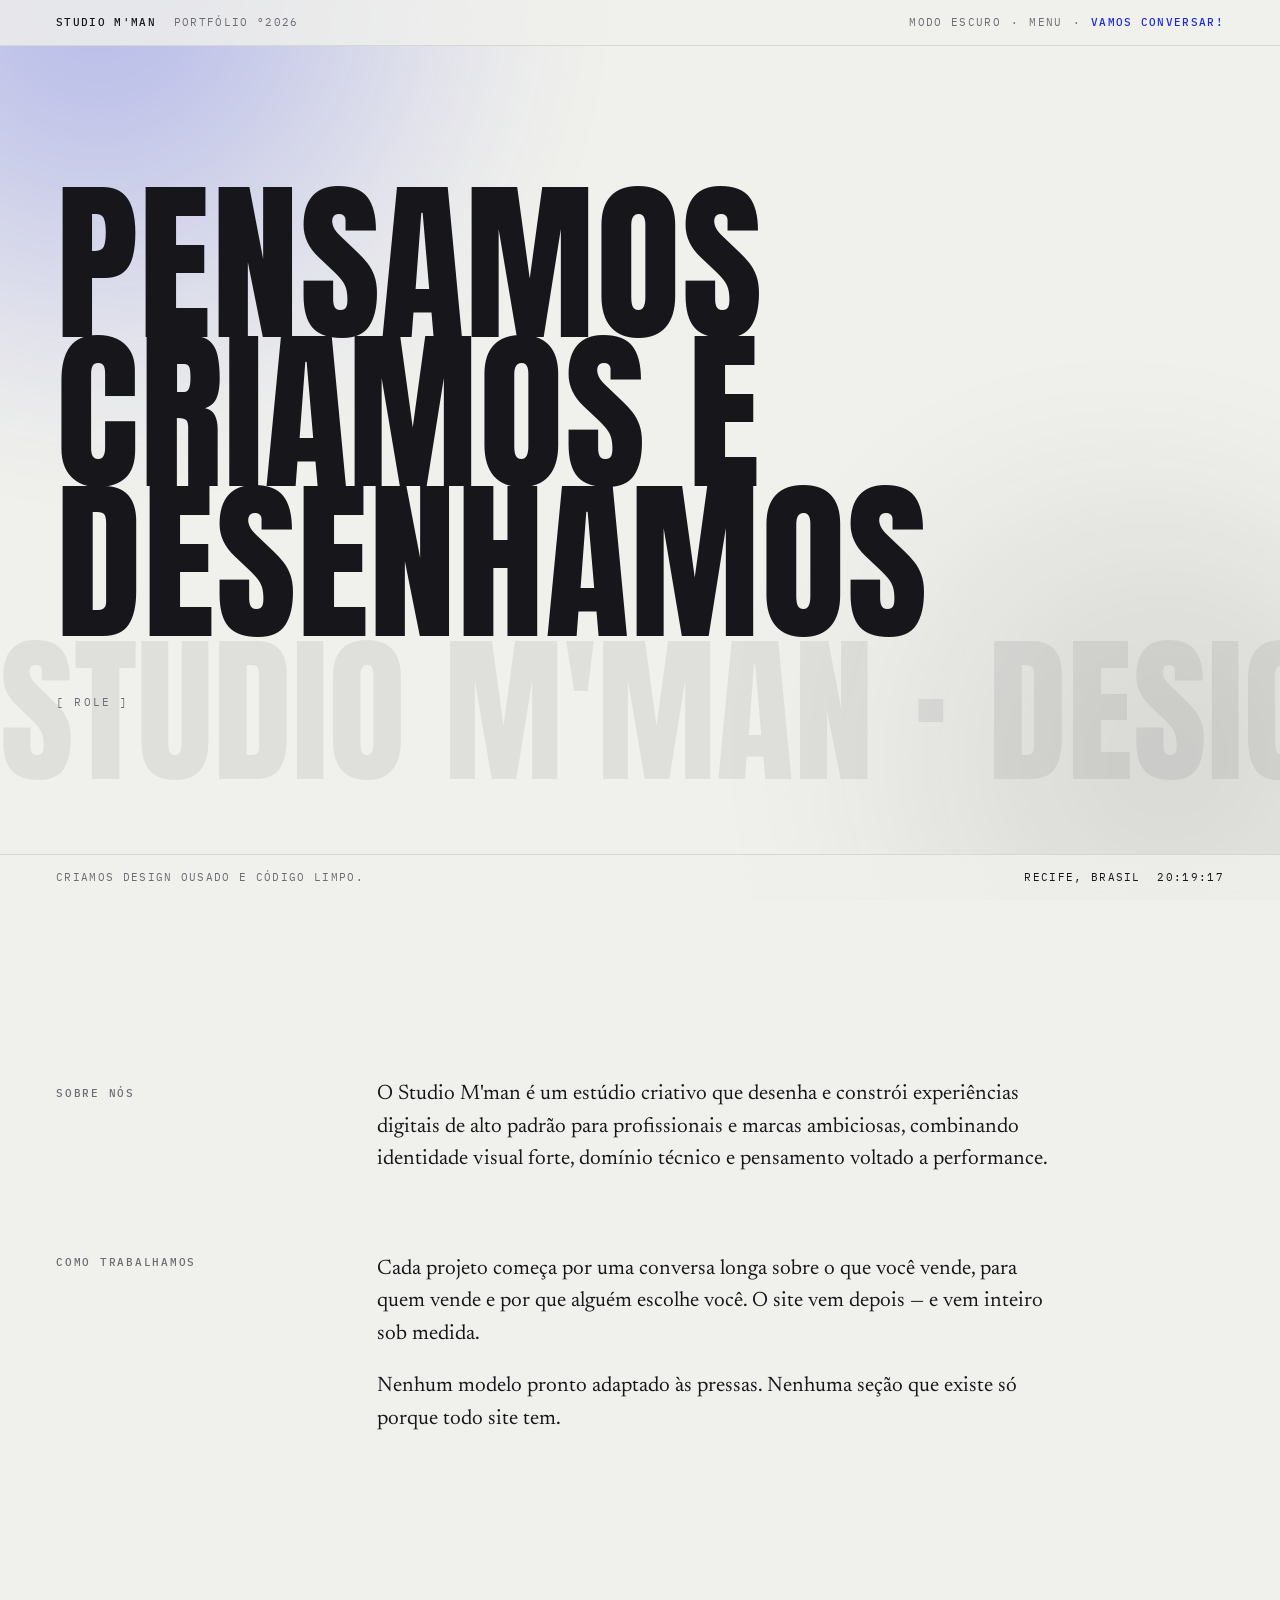
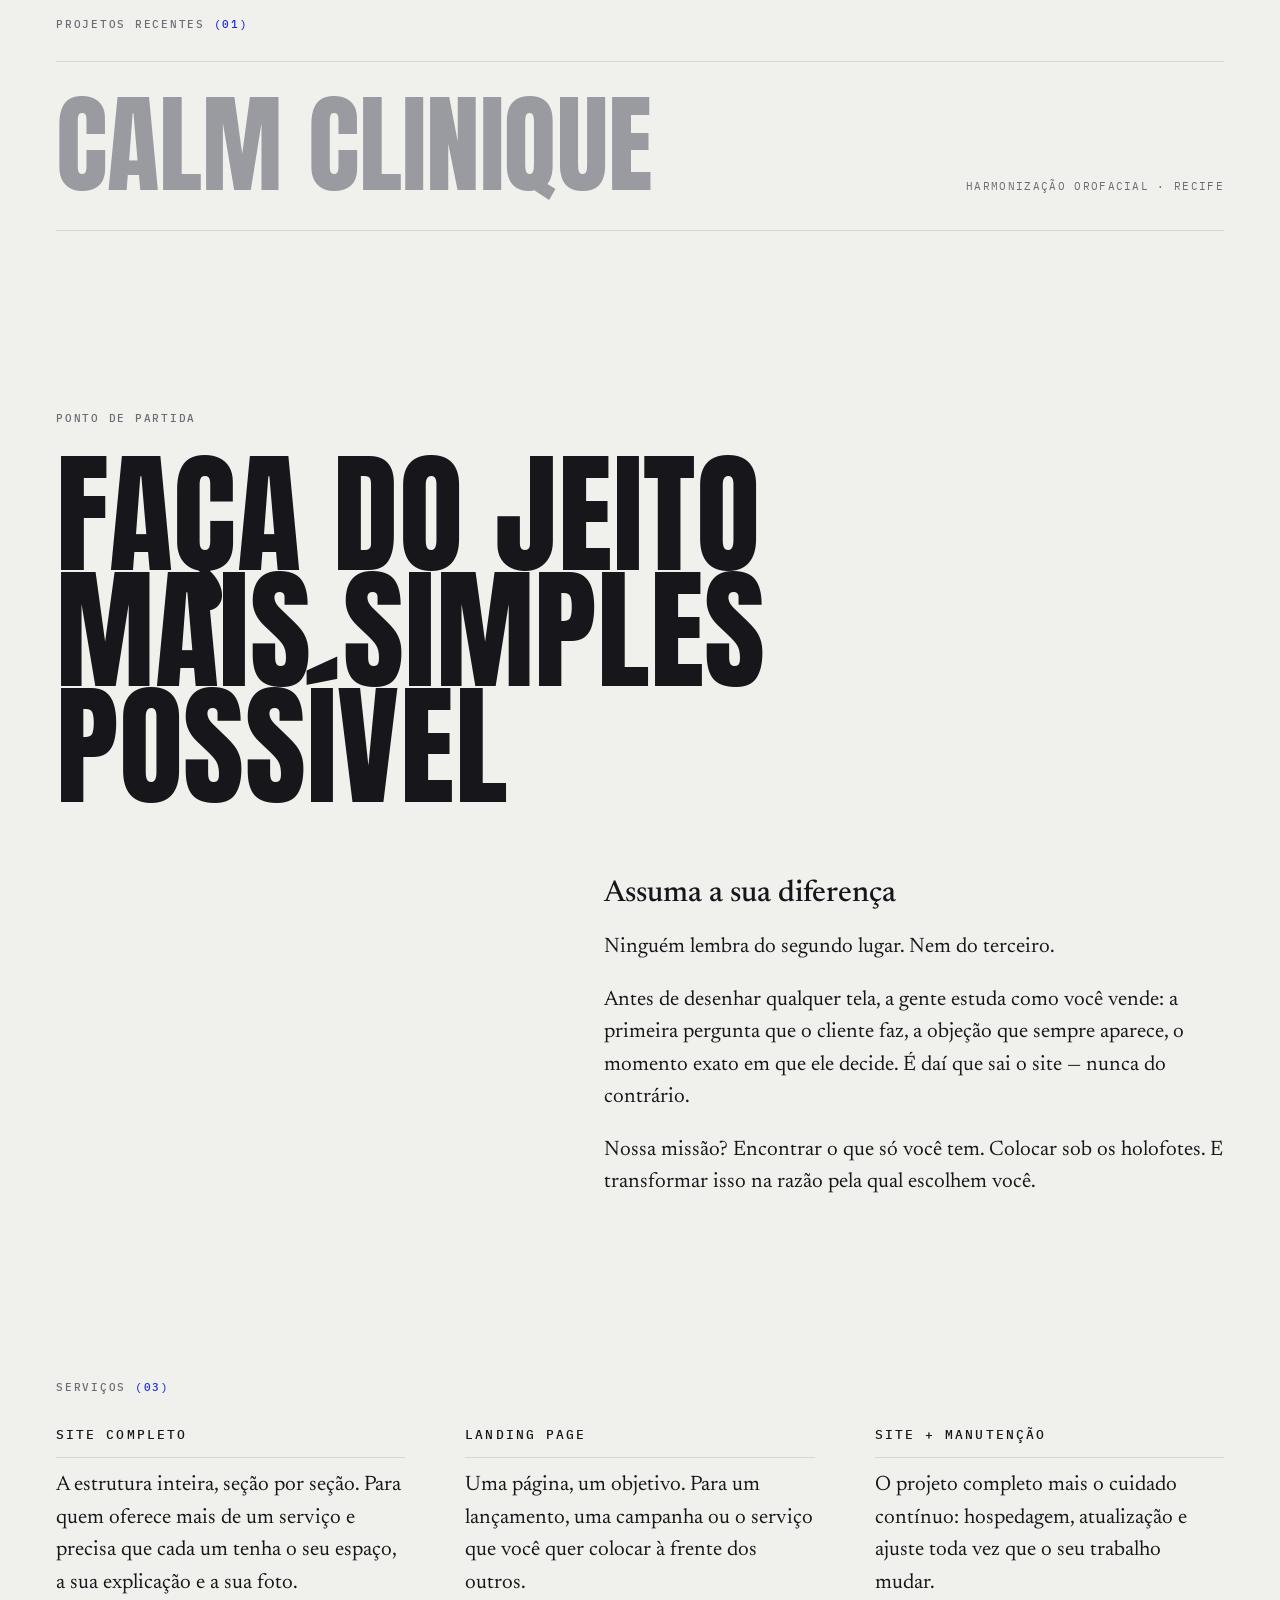
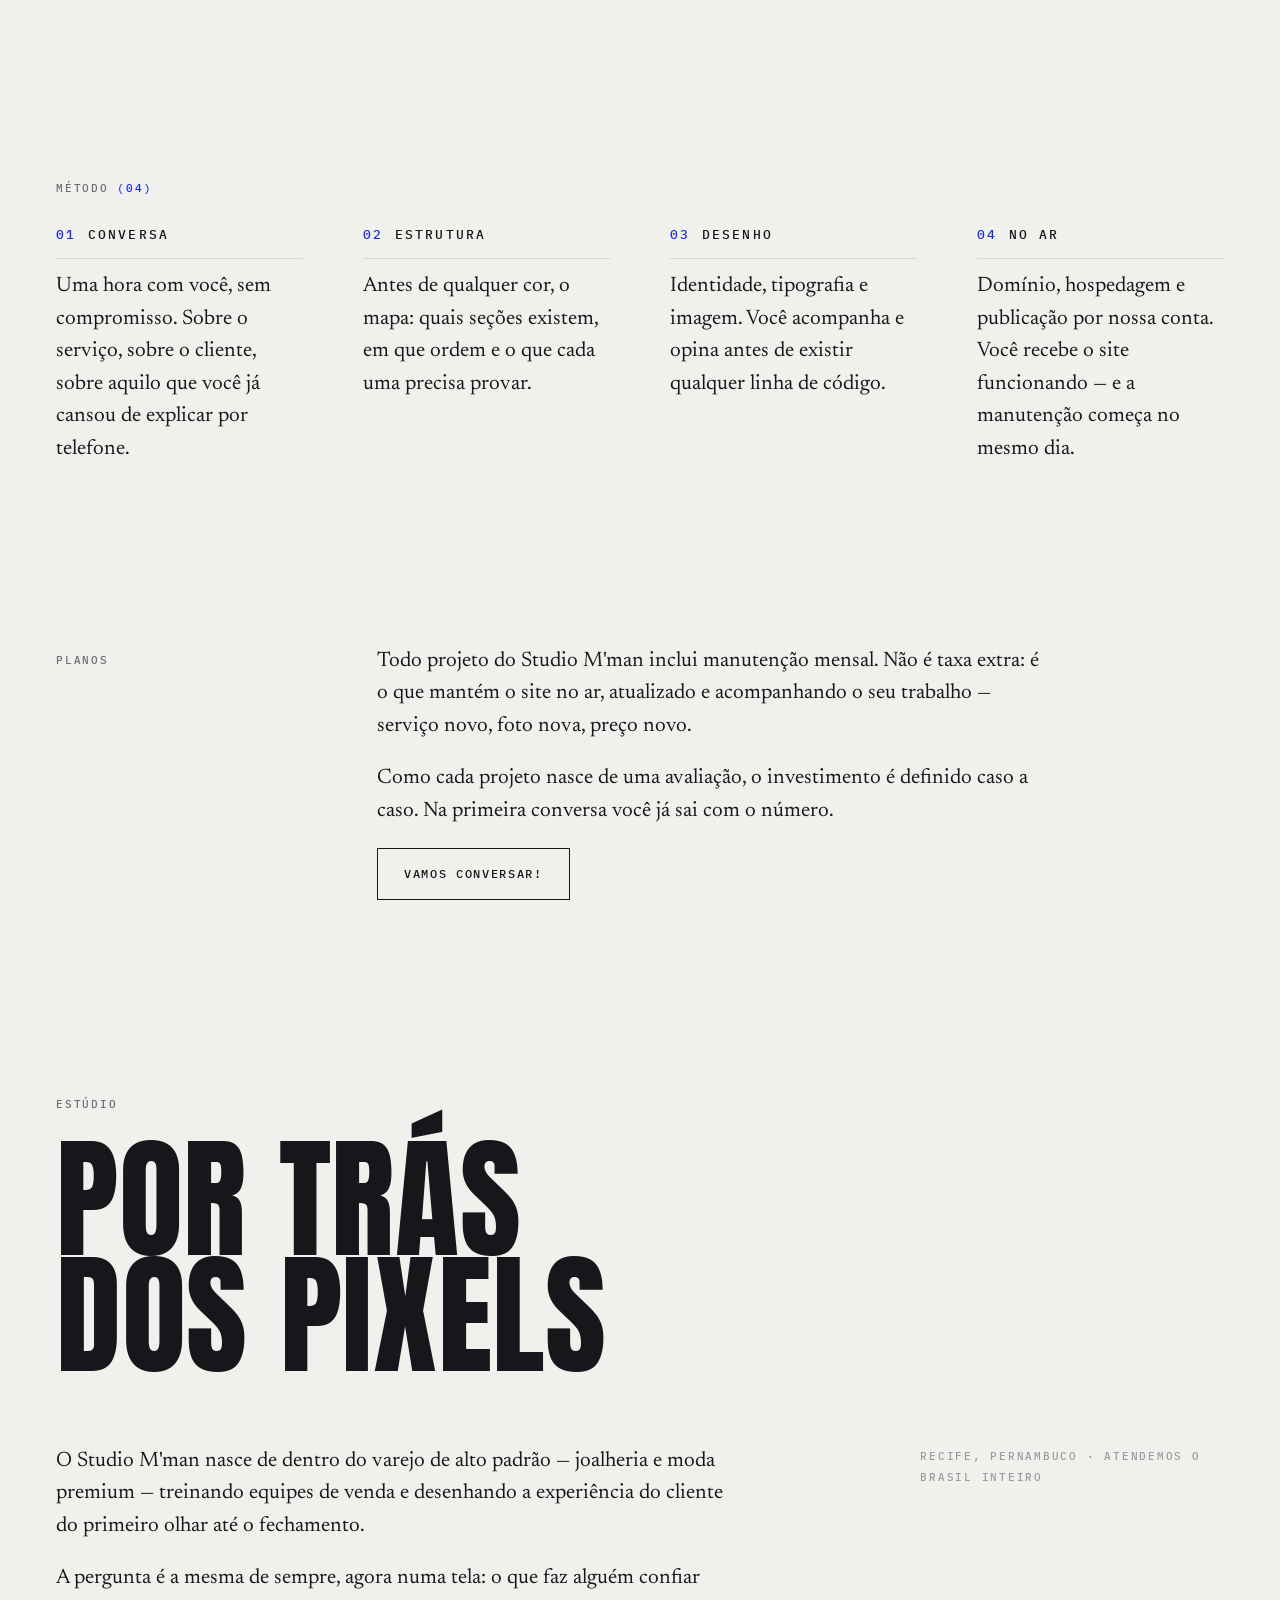
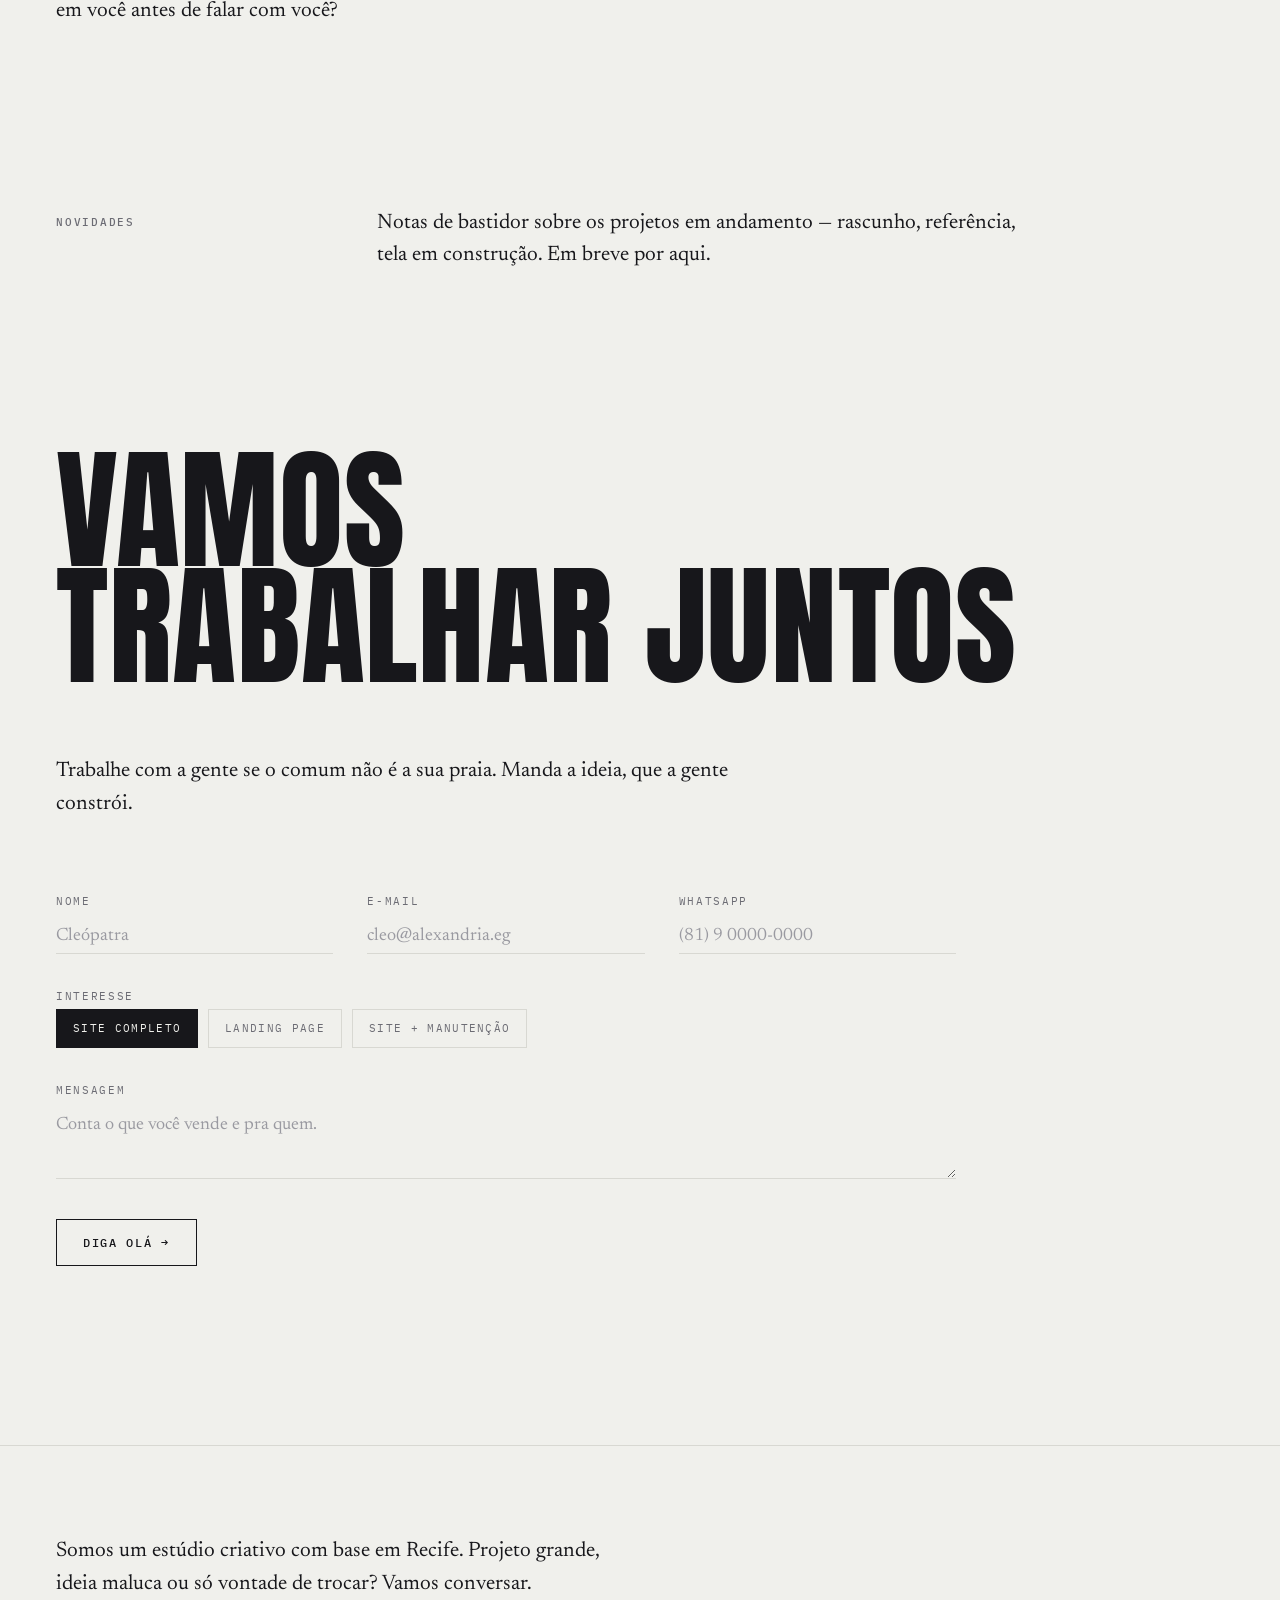
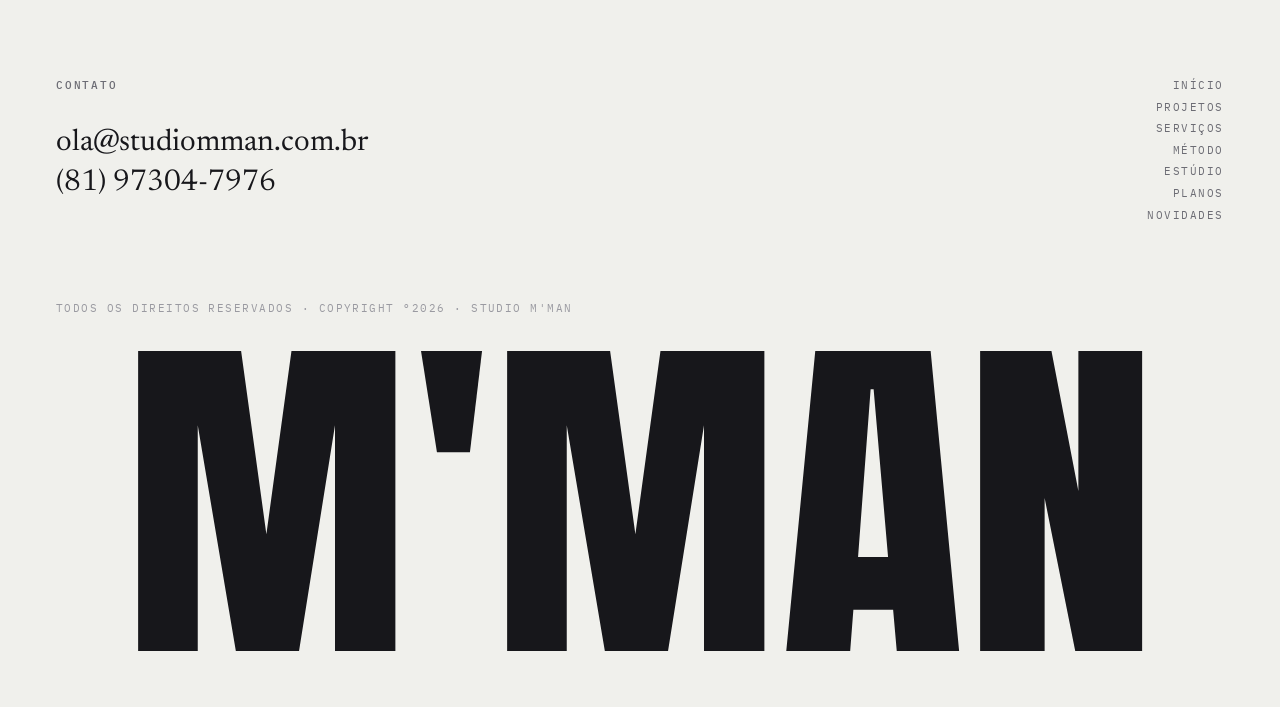
==== index.html @ 3b1c5599 "Cria estrutura e comportamentos do site Studio M'man Monta o site a partir do deck de copy: toda a c" ====
<!doctype html>
<html lang="pt-BR" data-theme="light">
<head>
<meta charset="utf-8">
<meta name="viewport" content="width=device-width, initial-scale=1">
<title>Studio M'man — Criamos design ousado e código limpo</title>
<meta name="description" content="Estúdio criativo em Recife. Desenhamos e construímos experiências digitais de alto padrão para profissionais e marcas ambiciosas.">
<meta name="theme-color" content="#F0F0EC">

<meta property="og:type" content="website">
<meta property="og:locale" content="pt_BR">
<meta property="og:title" content="Studio M'man">
<meta property="og:description" content="Criamos design ousado e código limpo. Recife, Brasil.">

<link rel="icon" href="assets/img/favicon.svg" type="image/svg+xml">
<link rel="preconnect" href="https://fonts.googleapis.com">
<link rel="preconnect" href="https://fonts.gstatic.com" crossorigin>
<link rel="stylesheet" href="https://fonts.googleapis.com/css2?family=Anton&family=IBM+Plex+Mono:wght@400;500&family=Newsreader:opsz,wght@6..72,400;6..72,500&display=swap">
<link rel="stylesheet" href="assets/css/style.css">
</head>
<body>

<a class="skip" href="#inicio">Pular para o conteúdo</a>

<!-- ============ 00 · chrome fixo ============ -->
<header class="chrome chrome--top">
  <a class="chrome__brand" href="#inicio">Studio M'man</a>
  <span class="chrome__edition">Portfólio °2026</span>
  <nav class="chrome__nav" aria-label="Ações">
    <button type="button" class="lnk" id="theme-toggle" aria-pressed="false">Modo escuro</button>
    <span class="chrome__dot" aria-hidden="true">·</span>
    <button type="button" class="lnk" id="menu-toggle" aria-expanded="false" aria-controls="menu">Menu</button>
    <span class="chrome__dot" aria-hidden="true">·</span>
    <a class="lnk lnk--cta" href="#contato">Vamos conversar!</a>
  </nav>
</header>

<div class="chrome chrome--bottom" aria-hidden="false">
  <span class="chrome__claim">Criamos design ousado e código limpo.</span>
  <span class="chrome__clock">Recife, Brasil&nbsp;&nbsp;<time id="clock" datetime="">--:--:--</time></span>
</div>

<!-- menu tela cheia -->
<div class="menu" id="menu" hidden>
  <nav class="menu__nav" aria-label="Navegação principal">
    <a href="#inicio">Início</a>
    <a href="#projetos">Projetos</a>
    <a href="#servicos">Serviços</a>
    <a href="#metodo">Método</a>
    <a href="#estudio">Estúdio</a>
    <a href="#planos">Planos</a>
    <a href="#novidades">Novidades</a>
    <a href="#contato">Vamos conversar</a>
  </nav>
  <div class="menu__foot">
    <span>ola@studiomman.com.br</span>
    <span>(81) 97304-7976</span>
    <span>Recife, Brasil</span>
  </div>
</div>

<main>

<!-- ============ 01 · hero ============ -->
<section class="hero" id="inicio">
  <div class="hero__bg" aria-hidden="true">
    <span class="blob blob--a"></span>
    <span class="blob blob--b"></span>
    <div class="ticker"><div class="ticker__row">
      <span>Studio M'man · Design ousado · Código limpo · Recife, Brasil ·&nbsp;</span>
      <span>Studio M'man · Design ousado · Código limpo · Recife, Brasil ·&nbsp;</span>
    </div></div>
  </div>

  <h1 class="hero__title">
    <span>Pensamos</span>
    <span>Criamos e</span>
    <span>Desenhamos</span>
  </h1>

  <a class="hero__scroll" href="#sobre">[ Role ]</a>
</section>

<!-- ============ 02 · sobre ============ -->
<section class="sec sec--split" id="sobre">
  <div class="sec__side">
    <p class="label">Sobre nós</p>
  </div>
  <div class="sec__body">
    <p class="prose reveal">O Studio M'man é um estúdio criativo que desenha e constrói experiências digitais de alto padrão para profissionais e marcas ambiciosas, combinando identidade visual forte, domínio técnico e pensamento voltado a performance.</p>
  </div>

  <div class="sec__side sec__side--2">
    <p class="label">Como trabalhamos</p>
  </div>
  <div class="sec__body">
    <p class="prose reveal">Cada projeto começa por uma conversa longa sobre o que você vende, para quem vende e por que alguém escolhe você. O site vem depois — e vem inteiro sob medida.</p>
    <p class="prose reveal">Nenhum modelo pronto adaptado às pressas. Nenhuma seção que existe só porque todo site tem.</p>
  </div>
</section>

<!-- ============ 03 · projetos ============ -->
<section class="sec projects" id="projetos">
  <p class="label">Projetos recentes <em>(01)</em></p>

  <ul class="projects__list">
    <li class="project" data-preview="calm">
      <a href="#contato">
        <span class="project__name">Calm Clinique</span>
        <span class="project__cap">Harmonização orofacial · Recife</span>
      </a>
    </li>
  </ul>

  <div class="preview" id="preview" aria-hidden="true">
    <div class="preview__frame">
      <div class="preview__bar"><i></i><i></i><i></i></div>
      <div class="preview__shot">
        <span class="preview__kicker">Harmonização orofacial</span>
        <span class="preview__word">Calm<br>Clinique</span>
        <span class="preview__meta">Recife · PE</span>
      </div>
    </div>
  </div>
</section>

<!-- ============ 04 · manifesto ============ -->
<section class="sec manifesto">
  <p class="label">Ponto de partida</p>
  <h2 class="display reveal">Faça do jeito<br>mais simples<br>possível</h2>

  <div class="manifesto__body">
    <h3 class="sub reveal">Assuma a sua diferença</h3>
    <p class="prose reveal">Ninguém lembra do segundo lugar. Nem do terceiro.</p>
    <p class="prose reveal">Antes de desenhar qualquer tela, a gente estuda como você vende: a primeira pergunta que o cliente faz, a objeção que sempre aparece, o momento exato em que ele decide. É daí que sai o site — nunca do contrário.</p>
    <p class="prose reveal">Nossa missão? Encontrar o que só você tem. Colocar sob os holofotes. E transformar isso na razão pela qual escolhem você.</p>
  </div>
</section>

<!-- ============ 05 · serviços ============ -->
<section class="sec" id="servicos">
  <p class="label">Serviços <em>(03)</em></p>
  <ol class="items">
    <li class="reveal">
      <h3 class="items__name">Site completo</h3>
      <p class="prose">A estrutura inteira, seção por seção. Para quem oferece mais de um serviço e precisa que cada um tenha o seu espaço, a sua explicação e a sua foto.</p>
    </li>
    <li class="reveal">
      <h3 class="items__name">Landing page</h3>
      <p class="prose">Uma página, um objetivo. Para um lançamento, uma campanha ou o serviço que você quer colocar à frente dos outros.</p>
    </li>
    <li class="reveal">
      <h3 class="items__name">Site + manutenção</h3>
      <p class="prose">O projeto completo mais o cuidado contínuo: hospedagem, atualização e ajuste toda vez que o seu trabalho mudar.</p>
    </li>
  </ol>
</section>

<!-- ============ 06 · método ============ -->
<section class="sec" id="metodo">
  <p class="label">Método <em>(04)</em></p>
  <ol class="items items--numbered">
    <li class="reveal">
      <h3 class="items__name"><em>01</em>Conversa</h3>
      <p class="prose">Uma hora com você, sem compromisso. Sobre o serviço, sobre o cliente, sobre aquilo que você já cansou de explicar por telefone.</p>
    </li>
    <li class="reveal">
      <h3 class="items__name"><em>02</em>Estrutura</h3>
      <p class="prose">Antes de qualquer cor, o mapa: quais seções existem, em que ordem e o que cada uma precisa provar.</p>
    </li>
    <li class="reveal">
      <h3 class="items__name"><em>03</em>Desenho</h3>
      <p class="prose">Identidade, tipografia e imagem. Você acompanha e opina antes de existir qualquer linha de código.</p>
    </li>
    <li class="reveal">
      <h3 class="items__name"><em>04</em>No ar</h3>
      <p class="prose">Domínio, hospedagem e publicação por nossa conta. Você recebe o site funcionando — e a manutenção começa no mesmo dia.</p>
    </li>
  </ol>
</section>

<!-- ============ 07 · planos ============ -->
<section class="sec sec--split" id="planos">
  <div class="sec__side"><p class="label">Planos</p></div>
  <div class="sec__body">
    <p class="prose reveal">Todo projeto do Studio M'man inclui manutenção mensal. Não é taxa extra: é o que mantém o site no ar, atualizado e acompanhando o seu trabalho — serviço novo, foto nova, preço novo.</p>
    <p class="prose reveal">Como cada projeto nasce de uma avaliação, o investimento é definido caso a caso. Na primeira conversa você já sai com o número.</p>
    <p class="reveal"><a class="btn" href="#contato">Vamos conversar!</a></p>
  </div>
</section>

<!-- ============ 08 · estúdio ============ -->
<section class="sec" id="estudio">
  <p class="label">Estúdio</p>
  <h2 class="display reveal">Por trás<br>dos pixels</h2>

  <div class="studio__grid">
    <div>
      <p class="prose reveal">O Studio M'man nasce de dentro do varejo de alto padrão — joalheria e moda premium — treinando equipes de venda e desenhando a experiência do cliente do primeiro olhar até o fechamento.</p>
      <p class="prose reveal">A pergunta é a mesma de sempre, agora numa tela: o que faz alguém confiar em você antes de falar com você?</p>
    </div>
    <p class="label label--base reveal">Recife, Pernambuco · Atendemos o Brasil inteiro</p>
  </div>
</section>

<!-- ============ 09 · novidades ============ -->
<section class="sec sec--split" id="novidades">
  <div class="sec__side"><p class="label">Novidades</p></div>
  <div class="sec__body">
    <p class="prose reveal">Notas de bastidor sobre os projetos em andamento — rascunho, referência, tela em construção. Em breve por aqui.</p>
  </div>
</section>

<!-- ============ 10 · contato ============ -->
<section class="sec contato" id="contato">
  <h2 class="display reveal">Vamos<br>trabalhar juntos</h2>
  <p class="prose contato__call reveal">Trabalhe com a gente se o comum não é a sua praia. Manda a ideia, que a gente constrói.</p>

  <form class="form" id="form" novalidate>
    <div class="field">
      <label for="nome">Nome</label>
      <input id="nome" name="nome" type="text" placeholder="Cleópatra" autocomplete="name" required>
    </div>
    <div class="field">
      <label for="email">E-mail</label>
      <input id="email" name="email" type="email" placeholder="cleo@alexandria.eg" autocomplete="email" required>
    </div>
    <div class="field">
      <label for="whats">WhatsApp</label>
      <input id="whats" name="whatsapp" type="tel" placeholder="(81) 9 0000-0000" autocomplete="tel">
    </div>

    <fieldset class="field field--full">
      <legend>Interesse</legend>
      <div class="pills">
        <label class="pill"><input type="radio" name="interesse" value="Site completo" checked><span>Site completo</span></label>
        <label class="pill"><input type="radio" name="interesse" value="Landing page"><span>Landing page</span></label>
        <label class="pill"><input type="radio" name="interesse" value="Site + manutenção"><span>Site + manutenção</span></label>
      </div>
    </fieldset>

    <div class="field field--full">
      <label for="msg">Mensagem</label>
      <textarea id="msg" name="mensagem" rows="3" placeholder="Conta o que você vende e pra quem."></textarea>
    </div>

    <div class="field--full form__foot">
      <button class="btn btn--send" type="submit">Diga olá <span aria-hidden="true">→</span></button>
      <p class="form__status" id="form-status" role="status" aria-live="polite"></p>
    </div>
  </form>
</section>

</main>

<!-- ============ 11 · rodapé ============ -->
<footer class="footer">
  <p class="prose footer__pitch">Somos um estúdio criativo com base em Recife. Projeto grande, ideia maluca ou só vontade de trocar? Vamos conversar.</p>

  <div class="footer__cols">
    <div>
      <p class="label">Contato</p>
      <a class="footer__big" href="mailto:ola@studiomman.com.br">ola@studiomman.com.br</a>
      <a class="footer__big" href="https://wa.me/5581973047976">(81) 97304-7976</a>
    </div>
    <nav class="footer__nav" aria-label="Rodapé">
      <a href="#inicio">Início</a>
      <a href="#projetos">Projetos</a>
      <a href="#servicos">Serviços</a>
      <a href="#metodo">Método</a>
      <a href="#estudio">Estúdio</a>
      <a href="#planos">Planos</a>
      <a href="#novidades">Novidades</a>
    </nav>
  </div>

  <p class="footer__sign">Todos os direitos reservados · Copyright °2026 · Studio M'man</p>
  <p class="wordmark" aria-hidden="true">M'man</p>
</footer>

<script src="assets/js/main.js" defer></script>
</body>
</html>
---- assets/css/style.css ----
/* =========================================================
   Studio M'man
   Camada 1 — tokens: é aqui que a estética entra.
   Trocar as variáveis abaixo redesenha o site inteiro.
   ========================================================= */

:root {
  /* cor */
  --paper:     #F0F0EC;
  --slab:      #FFFFFF;
  --ink:       #17171B;
  --muted:     #6C6C74;
  --faint:     #9A9AA1;
  --rule:      #D8D8D2;
  --accent:    #1D2BE0;
  --accent-in: #FFFFFF;

  /* tipografia */
  --display: "Anton", "Arial Narrow", Impact, sans-serif;
  --serif:   "Newsreader", Georgia, "Times New Roman", serif;
  --mono:    "IBM Plex Mono", ui-monospace, "SF Mono", Menlo, monospace;

  /* ritmo */
  --gut:  clamp(18px, 5vw, 56px);   /* margem lateral */
  --sec:  clamp(84px, 14vw, 190px); /* respiro entre seções */
  --bar:  46px;                     /* altura das barras fixas */

  --ease: cubic-bezier(.22, .61, .36, 1);
}

:root[data-theme="dark"] {
  --paper:     #0D0D10;
  --slab:      #16161A;
  --ink:       #EDEDE9;
  --muted:     #91919A;
  --faint:     #6A6A73;
  --rule:      #26262C;
  --accent:    #6E78FF;
  --accent-in: #0D0D10;
}

/* =========================================================
   Camada 2 — base
   ========================================================= */

*, *::before, *::after { box-sizing: border-box; }

html {
  scroll-behavior: smooth;
  scroll-padding-top: calc(var(--bar) + 20px);
  -webkit-text-size-adjust: 100%;
}

body {
  margin: 0;
  background: var(--paper);
  color: var(--ink);
  font-family: var(--serif);
  font-size: 17px;
  line-height: 1.6;
  overflow-x: hidden;
  -webkit-font-smoothing: antialiased;
  transition: background-color .35s var(--ease), color .35s var(--ease);
}

body.is-locked { overflow: hidden; }

img { max-width: 100%; display: block; }

a { color: inherit; }

::selection { background: var(--accent); color: var(--accent-in); }

:focus-visible {
  outline: 2px solid var(--accent);
  outline-offset: 3px;
}

.skip {
  position: absolute;
  left: -9999px;
  top: 0;
  z-index: 100;
  background: var(--ink);
  color: var(--paper);
  padding: 10px 16px;
  font-family: var(--mono);
  font-size: 12px;
}
.skip:focus { left: 8px; top: 8px; }

/* =========================================================
   Camada 3 — peças de texto reutilizadas
   ========================================================= */

.label {
  font-family: var(--mono);
  font-size: 11px;
  font-weight: 500;
  letter-spacing: .16em;
  text-transform: uppercase;
  color: var(--muted);
  margin: 0 0 28px;
}
.label em { font-style: normal; color: var(--accent); }

.display {
  font-family: var(--display);
  font-weight: 400;
  font-size: clamp(46px, 11vw, 132px);
  line-height: .88;
  letter-spacing: .005em;
  text-transform: uppercase;
  margin: 0 0 clamp(36px, 6vw, 72px);
}

.sub {
  font-family: var(--serif);
  font-weight: 500;
  font-size: clamp(22px, 3vw, 30px);
  line-height: 1.2;
  margin: 0 0 20px;
}

.prose {
  font-size: clamp(17px, 1.9vw, 21px);
  line-height: 1.55;
  max-width: 56ch;
  margin: 0 0 20px;
}
.prose:last-child { margin-bottom: 0; }

.btn {
  display: inline-block;
  font-family: var(--mono);
  font-size: 12px;
  font-weight: 500;
  letter-spacing: .14em;
  text-transform: uppercase;
  color: var(--ink);
  text-decoration: none;
  padding: 15px 26px;
  border: 1px solid var(--ink);
  background: none;
  cursor: pointer;
  transition: background-color .25s var(--ease), color .25s var(--ease), border-color .25s var(--ease);
}
.btn:hover, .btn:focus-visible {
  background: var(--accent);
  border-color: var(--accent);
  color: var(--accent-in);
}

.reveal {
  opacity: 0;
  transform: translateY(22px);
  transition: opacity .8s var(--ease), transform .8s var(--ease);
}
.reveal.is-in { opacity: 1; transform: none; }

/* =========================================================
   Camada 4 — chrome fixo
   ========================================================= */

.chrome {
  position: fixed;
  left: 0;
  right: 0;
  z-index: 60;
  display: flex;
  align-items: center;
  gap: 18px;
  padding: 0 var(--gut);
  height: var(--bar);
  font-family: var(--mono);
  font-size: 11px;
  letter-spacing: .12em;
  text-transform: uppercase;
  color: var(--muted);
  background: color-mix(in srgb, var(--paper) 82%, transparent);
  backdrop-filter: blur(10px);
  -webkit-backdrop-filter: blur(10px);
}

.chrome--top    { top: 0;    border-bottom: 1px solid var(--rule); }
.chrome--bottom { bottom: 0; border-top: 1px solid var(--rule); justify-content: space-between; }

.chrome__brand {
  font-weight: 500;
  color: var(--ink);
  text-decoration: none;
  white-space: nowrap;
}

.chrome__edition { white-space: nowrap; }

.chrome__nav {
  margin-left: auto;
  display: flex;
  align-items: center;
  gap: 10px;
}

.chrome__clock { color: var(--ink); font-variant-numeric: tabular-nums; }
.chrome__claim { white-space: nowrap; overflow: hidden; text-overflow: ellipsis; }

.lnk {
  font: inherit;
  letter-spacing: inherit;
  text-transform: inherit;
  color: var(--muted);
  background: none;
  border: 0;
  padding: 0;
  cursor: pointer;
  text-decoration: none;
  white-space: nowrap;
  transition: color .2s var(--ease);
}
.lnk:hover, .lnk:focus-visible { color: var(--ink); }
.lnk--cta { color: var(--accent); font-weight: 500; }

/* =========================================================
   Camada 5 — menu tela cheia
   ========================================================= */

.menu {
  position: fixed;
  inset: 0;
  z-index: 55;
  background: var(--paper);
  display: flex;
  flex-direction: column;
  justify-content: center;
  padding: calc(var(--bar) + 24px) var(--gut);
  opacity: 0;
  transition: opacity .35s var(--ease);
}
.menu.is-open { opacity: 1; }

.menu__nav { display: flex; flex-direction: column; }

.menu__nav a {
  font-family: var(--display);
  font-size: clamp(34px, 8.4vw, 92px);
  line-height: 1.02;
  text-transform: uppercase;
  text-decoration: none;
  color: var(--ink);
  transition: color .2s var(--ease), transform .35s var(--ease);
  transform: translateY(14px);
  opacity: 0;
}
.menu.is-open .menu__nav a { transform: none; opacity: 1; }
.menu__nav a:hover, .menu__nav a:focus-visible { color: var(--accent); }

.menu__nav a:nth-child(1) { transition-delay: .04s; }
.menu__nav a:nth-child(2) { transition-delay: .08s; }
.menu__nav a:nth-child(3) { transition-delay: .12s; }
.menu__nav a:nth-child(4) { transition-delay: .16s; }
.menu__nav a:nth-child(5) { transition-delay: .20s; }
.menu__nav a:nth-child(6) { transition-delay: .24s; }
.menu__nav a:nth-child(7) { transition-delay: .28s; }
.menu__nav a:nth-child(8) { transition-delay: .32s; }

.menu__foot {
  margin-top: clamp(32px, 6vw, 64px);
  display: flex;
  flex-wrap: wrap;
  gap: 6px 32px;
  font-family: var(--mono);
  font-size: 11px;
  letter-spacing: .12em;
  text-transform: uppercase;
  color: var(--faint);
}

/* =========================================================
   Camada 6 — hero
   ========================================================= */

.hero {
  position: relative;
  min-height: 100svh;
  display: flex;
  flex-direction: column;
  justify-content: center;
  padding: calc(var(--bar) + 40px) var(--gut) calc(var(--bar) + 40px);
  overflow: hidden;
}

.hero__bg {
  position: absolute;
  inset: 0;
  z-index: 0;
  pointer-events: none;
  overflow: hidden;
}

.blob {
  position: absolute;
  width: 62vmax;
  height: 62vmax;
  border-radius: 50%;
  filter: blur(70px);
  opacity: .30;
}
.blob--a {
  top: -22vmax; left: -14vmax;
  background: radial-gradient(circle at 35% 35%, var(--accent), transparent 62%);
  animation: drift-a 24s var(--ease) infinite alternate;
}
.blob--b {
  bottom: -26vmax; right: -16vmax;
  background: radial-gradient(circle at 60% 40%, var(--ink), transparent 60%);
  opacity: .12;
  animation: drift-b 30s var(--ease) infinite alternate;
}

@keyframes drift-a { to { transform: translate3d(14vw, 8vh, 0) scale(1.15); } }
@keyframes drift-b { to { transform: translate3d(-12vw, -6vh, 0) scale(1.1); } }

.ticker {
  position: absolute;
  bottom: 12%;
  left: 0;
  width: 100%;
  overflow: hidden;
  opacity: .07;
}
.ticker__row {
  display: flex;
  width: max-content;
  font-family: var(--display);
  font-size: clamp(60px, 13vw, 160px);
  line-height: 1;
  text-transform: uppercase;
  white-space: nowrap;
  animation: slide 38s linear infinite;
}
@keyframes slide { to { transform: translate3d(-50%, 0, 0); } }

.hero__title {
  position: relative;
  z-index: 1;
  font-family: var(--display);
  font-weight: 400;
  font-size: clamp(52px, 13.6vw, 190px);
  line-height: .86;
  letter-spacing: .005em;
  text-transform: uppercase;
  margin: 0;
  display: flex;
  flex-direction: column;
}
.hero__title span {
  display: block;
  animation: rise .9s var(--ease) both;
}
.hero__title span:nth-child(1) { animation-delay: .05s; }
.hero__title span:nth-child(2) { animation-delay: .15s; }
.hero__title span:nth-child(3) { animation-delay: .25s; }

@keyframes rise {
  from { opacity: 0; transform: translateY(.22em); }
  to   { opacity: 1; transform: none; }
}

.hero__scroll {
  position: relative;
  z-index: 1;
  align-self: flex-start;
  margin-top: clamp(30px, 5vw, 56px);
  font-family: var(--mono);
  font-size: 11px;
  letter-spacing: .2em;
  text-transform: uppercase;
  color: var(--muted);
  text-decoration: none;
  animation: pulse 2.6s var(--ease) infinite;
}
.hero__scroll:hover { color: var(--ink); }
@keyframes pulse { 50% { opacity: .35; } }

/* =========================================================
   Camada 7 — seções
   ========================================================= */

.sec {
  position: relative;
  padding: var(--sec) var(--gut) 0;
  max-width: 1440px;
  margin: 0 auto;
}

.sec--split {
  display: grid;
  grid-template-columns: minmax(150px, 22%) 1fr;
  gap: 0 clamp(24px, 5vw, 80px);
}
.sec--split .sec__side { padding-top: 6px; }
.sec--split .sec__side--2 { padding-top: clamp(48px, 6vw, 88px); }
.sec--split .sec__body + .sec__side--2 { grid-column: 1; }
.sec--split .sec__side--2 + .sec__body { padding-top: clamp(48px, 6vw, 88px); }
.sec--split .label { margin-bottom: 0; }

/* --- projetos --- */

.projects__list { list-style: none; margin: 0; padding: 0; }

.project { border-top: 1px solid var(--rule); }
.project:last-child { border-bottom: 1px solid var(--rule); }

.project a {
  display: flex;
  align-items: baseline;
  flex-wrap: wrap;
  gap: 6px 22px;
  padding: clamp(20px, 3vw, 34px) 0;
  text-decoration: none;
  color: var(--faint);
  transition: color .3s var(--ease);
}
.project a:hover, .project a:focus-visible { color: var(--ink); }

.project__name {
  font-family: var(--display);
  font-size: clamp(38px, 8.4vw, 108px);
  line-height: .92;
  text-transform: uppercase;
}

.project__cap {
  margin-left: auto;
  font-family: var(--mono);
  font-size: 11px;
  letter-spacing: .12em;
  text-transform: uppercase;
  color: var(--muted);
}

.preview {
  position: fixed;
  top: 0; left: 0;
  z-index: 40;
  width: 300px;
  pointer-events: none;
  opacity: 0;
  transition: opacity .3s var(--ease);
}
.preview.is-on { opacity: 1; }

.preview__frame {
  background: var(--slab);
  border: 1px solid var(--rule);
  box-shadow: 0 24px 60px rgba(0, 0, 0, .18);
}
.preview__bar {
  display: flex;
  gap: 5px;
  padding: 9px 11px;
  border-bottom: 1px solid var(--rule);
}
.preview__bar i {
  width: 7px; height: 7px;
  border-radius: 50%;
  background: var(--rule);
}
.preview__shot {
  padding: 30px 22px 26px;
  display: flex;
  flex-direction: column;
  gap: 10px;
  background: linear-gradient(160deg, color-mix(in srgb, var(--accent) 12%, var(--slab)), var(--slab));
}
.preview__kicker, .preview__meta {
  font-family: var(--mono);
  font-size: 9.5px;
  letter-spacing: .16em;
  text-transform: uppercase;
  color: var(--muted);
}
.preview__word {
  font-family: var(--display);
  font-size: 40px;
  line-height: .9;
  text-transform: uppercase;
  color: var(--ink);
}

/* --- manifesto --- */

.manifesto__body { max-width: 62ch; margin-left: auto; }

/* --- listas de serviços / método --- */

.items {
  list-style: none;
  margin: 0;
  padding: 0;
  display: grid;
  gap: clamp(34px, 5vw, 60px);
}
.items > li { max-width: 60ch; }

.items__name {
  font-family: var(--mono);
  font-size: 13px;
  font-weight: 500;
  letter-spacing: .16em;
  text-transform: uppercase;
  margin: 0 0 12px;
  padding-bottom: 12px;
  border-bottom: 1px solid var(--rule);
}
.items__name em {
  font-style: normal;
  color: var(--accent);
  margin-right: 12px;
  font-variant-numeric: tabular-nums;
}

@media (min-width: 900px) {
  .items { grid-template-columns: repeat(3, 1fr); }
  .items--numbered { grid-template-columns: repeat(4, 1fr); }
  .items > li { max-width: none; }
}

/* --- estúdio --- */

.studio__grid {
  display: grid;
  gap: clamp(30px, 5vw, 60px);
}
@media (min-width: 900px) {
  .studio__grid { grid-template-columns: 1fr minmax(200px, 26%); }
}
.label--base { margin: 0; color: var(--faint); line-height: 1.9; }

/* --- contato --- */

.contato__call { margin-bottom: clamp(40px, 6vw, 72px); }

.form {
  display: grid;
  gap: clamp(22px, 3vw, 34px);
  max-width: 900px;
}
@media (min-width: 760px) {
  .form { grid-template-columns: repeat(3, 1fr); }
  .field--full { grid-column: 1 / -1; }
}

.field { display: flex; flex-direction: column; gap: 9px; border: 0; padding: 0; margin: 0; min-width: 0; }

.field label, .field legend {
  font-family: var(--mono);
  font-size: 10.5px;
  letter-spacing: .16em;
  text-transform: uppercase;
  color: var(--muted);
  padding: 0;
}

.field input, .field textarea {
  font-family: var(--serif);
  font-size: 18px;
  color: var(--ink);
  background: none;
  border: 0;
  border-bottom: 1px solid var(--rule);
  padding: 8px 0;
  width: 100%;
  resize: vertical;
  transition: border-color .25s var(--ease);
}
.field input::placeholder, .field textarea::placeholder { color: var(--faint); }
.field input:focus, .field textarea:focus {
  outline: none;
  border-bottom-color: var(--accent);
}

.pills { display: flex; flex-wrap: wrap; gap: 10px; margin-top: 4px; }

.pill input {
  position: absolute;
  opacity: 0;
  pointer-events: none;
}
.pill span {
  display: inline-block;
  font-family: var(--mono);
  font-size: 11px;
  letter-spacing: .12em;
  text-transform: uppercase;
  padding: 10px 16px;
  border: 1px solid var(--rule);
  color: var(--muted);
  cursor: pointer;
  transition: all .2s var(--ease);
}
.pill span:hover { border-color: var(--ink); color: var(--ink); }
.pill input:checked + span {
  background: var(--ink);
  border-color: var(--ink);
  color: var(--paper);
}
.pill input:focus-visible + span { outline: 2px solid var(--accent); outline-offset: 3px; }

.form__foot {
  display: flex;
  align-items: center;
  flex-wrap: wrap;
  gap: 18px 26px;
  margin-top: 6px;
}

.form__status {
  margin: 0;
  font-family: var(--mono);
  font-size: 11px;
  letter-spacing: .1em;
  text-transform: uppercase;
  color: var(--accent);
}
.form__status[data-state="erro"] { color: #C2352B; }

/* =========================================================
   Camada 8 — rodapé
   ========================================================= */

.footer {
  margin-top: var(--sec);
  padding: clamp(50px, 7vw, 96px) var(--gut) calc(var(--bar) + 10px);
  border-top: 1px solid var(--rule);
  max-width: 1440px;
  margin-left: auto;
  margin-right: auto;
}

.footer__pitch { max-width: 46ch; margin-bottom: clamp(44px, 6vw, 76px); }

.footer__cols {
  display: grid;
  gap: clamp(34px, 5vw, 60px);
  margin-bottom: clamp(44px, 6vw, 76px);
}
@media (min-width: 760px) {
  .footer__cols { grid-template-columns: 1fr 1fr; }
}

.footer__big {
  display: block;
  font-family: var(--serif);
  font-size: clamp(20px, 2.6vw, 30px);
  line-height: 1.35;
  text-decoration: none;
  color: var(--ink);
  transition: color .2s var(--ease);
}
.footer__big:hover { color: var(--accent); }

.footer__nav {
  display: flex;
  flex-direction: column;
  gap: 4px;
  font-family: var(--mono);
  font-size: 11px;
  letter-spacing: .14em;
  text-transform: uppercase;
}
.footer__nav a { color: var(--muted); text-decoration: none; transition: color .2s var(--ease); }
.footer__nav a:hover { color: var(--ink); }
@media (min-width: 760px) { .footer__nav { align-items: flex-end; } }

.footer__sign {
  margin: 0;
  font-family: var(--mono);
  font-size: 10.5px;
  letter-spacing: .14em;
  text-transform: uppercase;
  color: var(--faint);
}

.wordmark {
  font-family: var(--display);
  font-size: clamp(96px, 30vw, 460px);
  line-height: .78;
  text-transform: uppercase;
  white-space: nowrap;
  margin: clamp(18px, 3vw, 34px) 0 0;
  margin-left: calc(var(--gut) * -1);
  margin-right: calc(var(--gut) * -1);
  text-align: center;
  overflow: hidden;
}

/* =========================================================
   Camada 9 — telas pequenas e acessibilidade
   ========================================================= */

@media (max-width: 860px) {
  .chrome__edition { display: none; }
  .chrome__claim   { display: none; }
  .chrome--bottom  { justify-content: flex-end; }
  .sec--split { grid-template-columns: 1fr; }
  .sec--split .sec__side { margin-bottom: 18px; }
  .sec--split .sec__side--2 { padding-top: clamp(40px, 8vw, 64px); }
  .sec--split .sec__side--2 + .sec__body { padding-top: 0; }
  .project a { flex-direction: column; }
  .project__cap { margin-left: 0; }
}

@media (max-width: 480px) {
  .chrome__nav { gap: 8px; }
  .chrome { font-size: 10px; letter-spacing: .08em; }
}

@media (prefers-reduced-motion: reduce) {
  html { scroll-behavior: auto; }
  *, *::before, *::after {
    animation-duration: .001ms !important;
    animation-iteration-count: 1 !important;
    transition-duration: .001ms !important;
  }
  .reveal { opacity: 1; transform: none; }
}
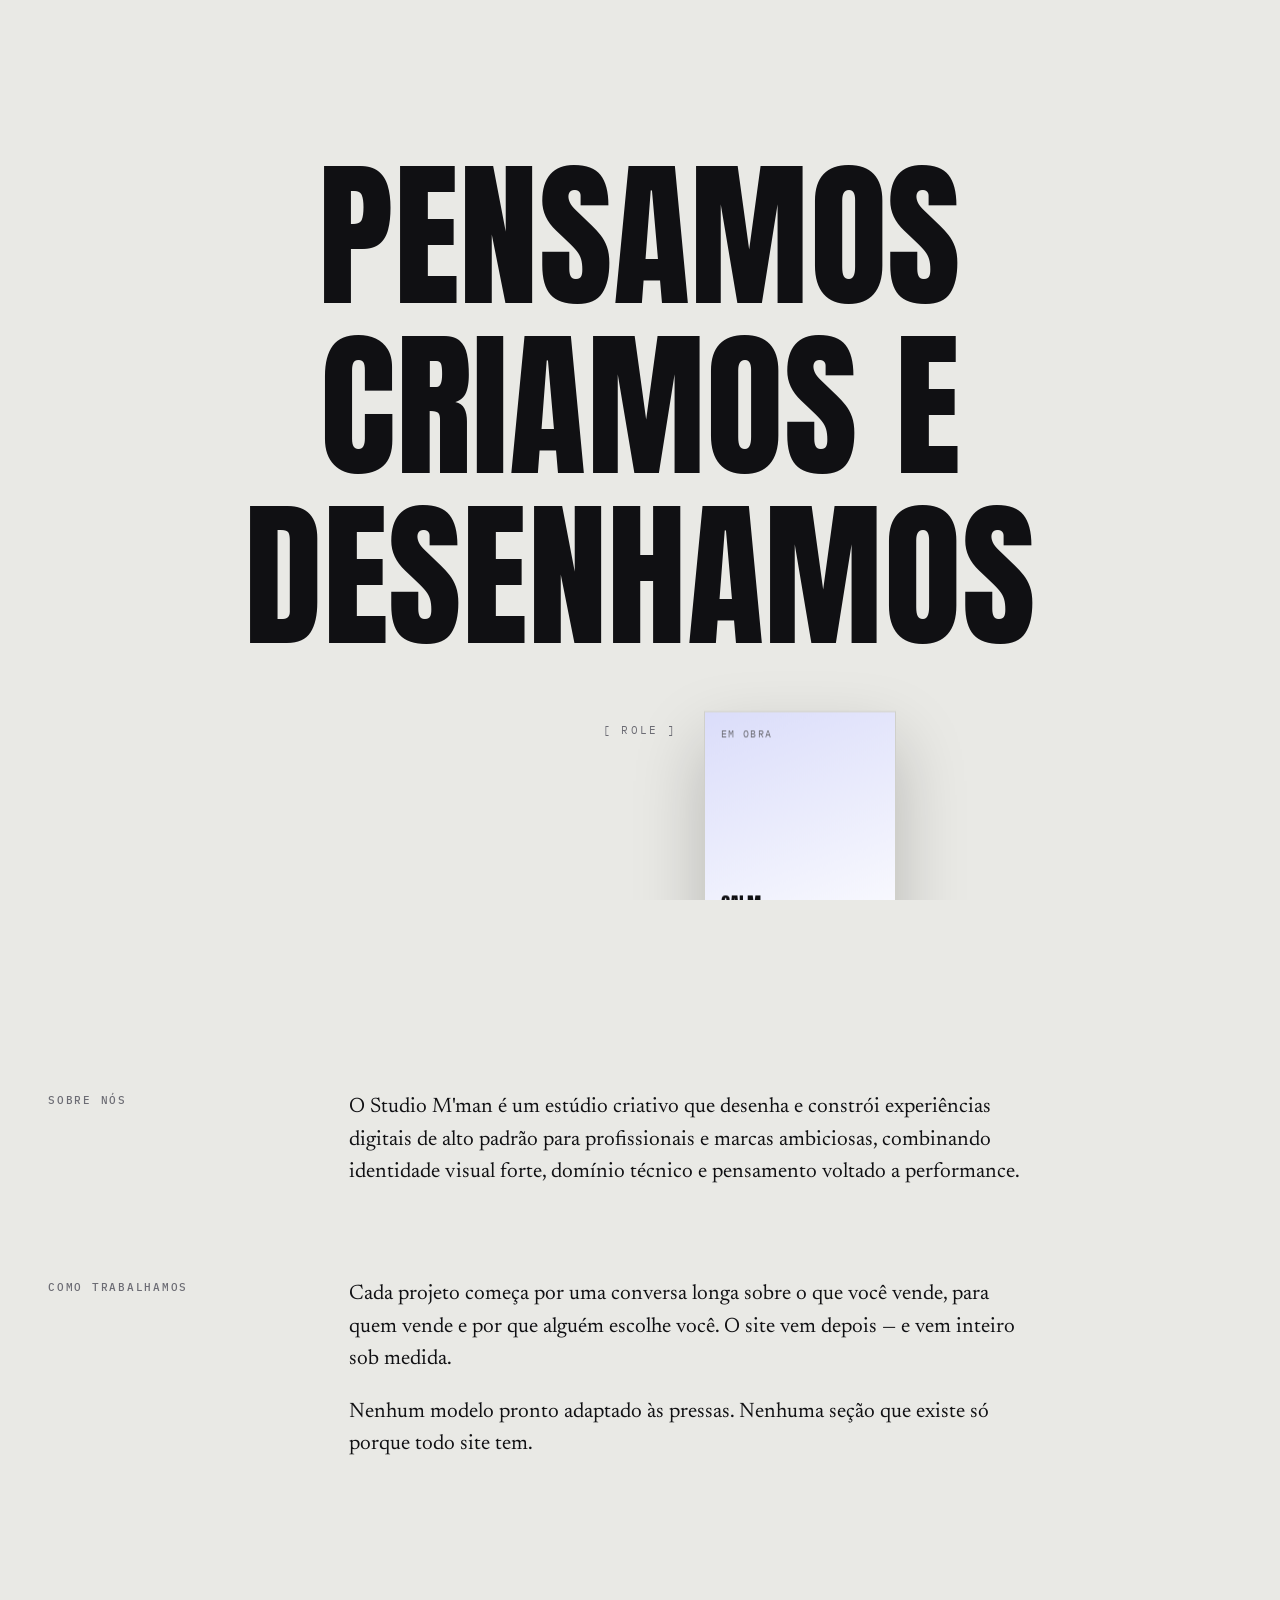
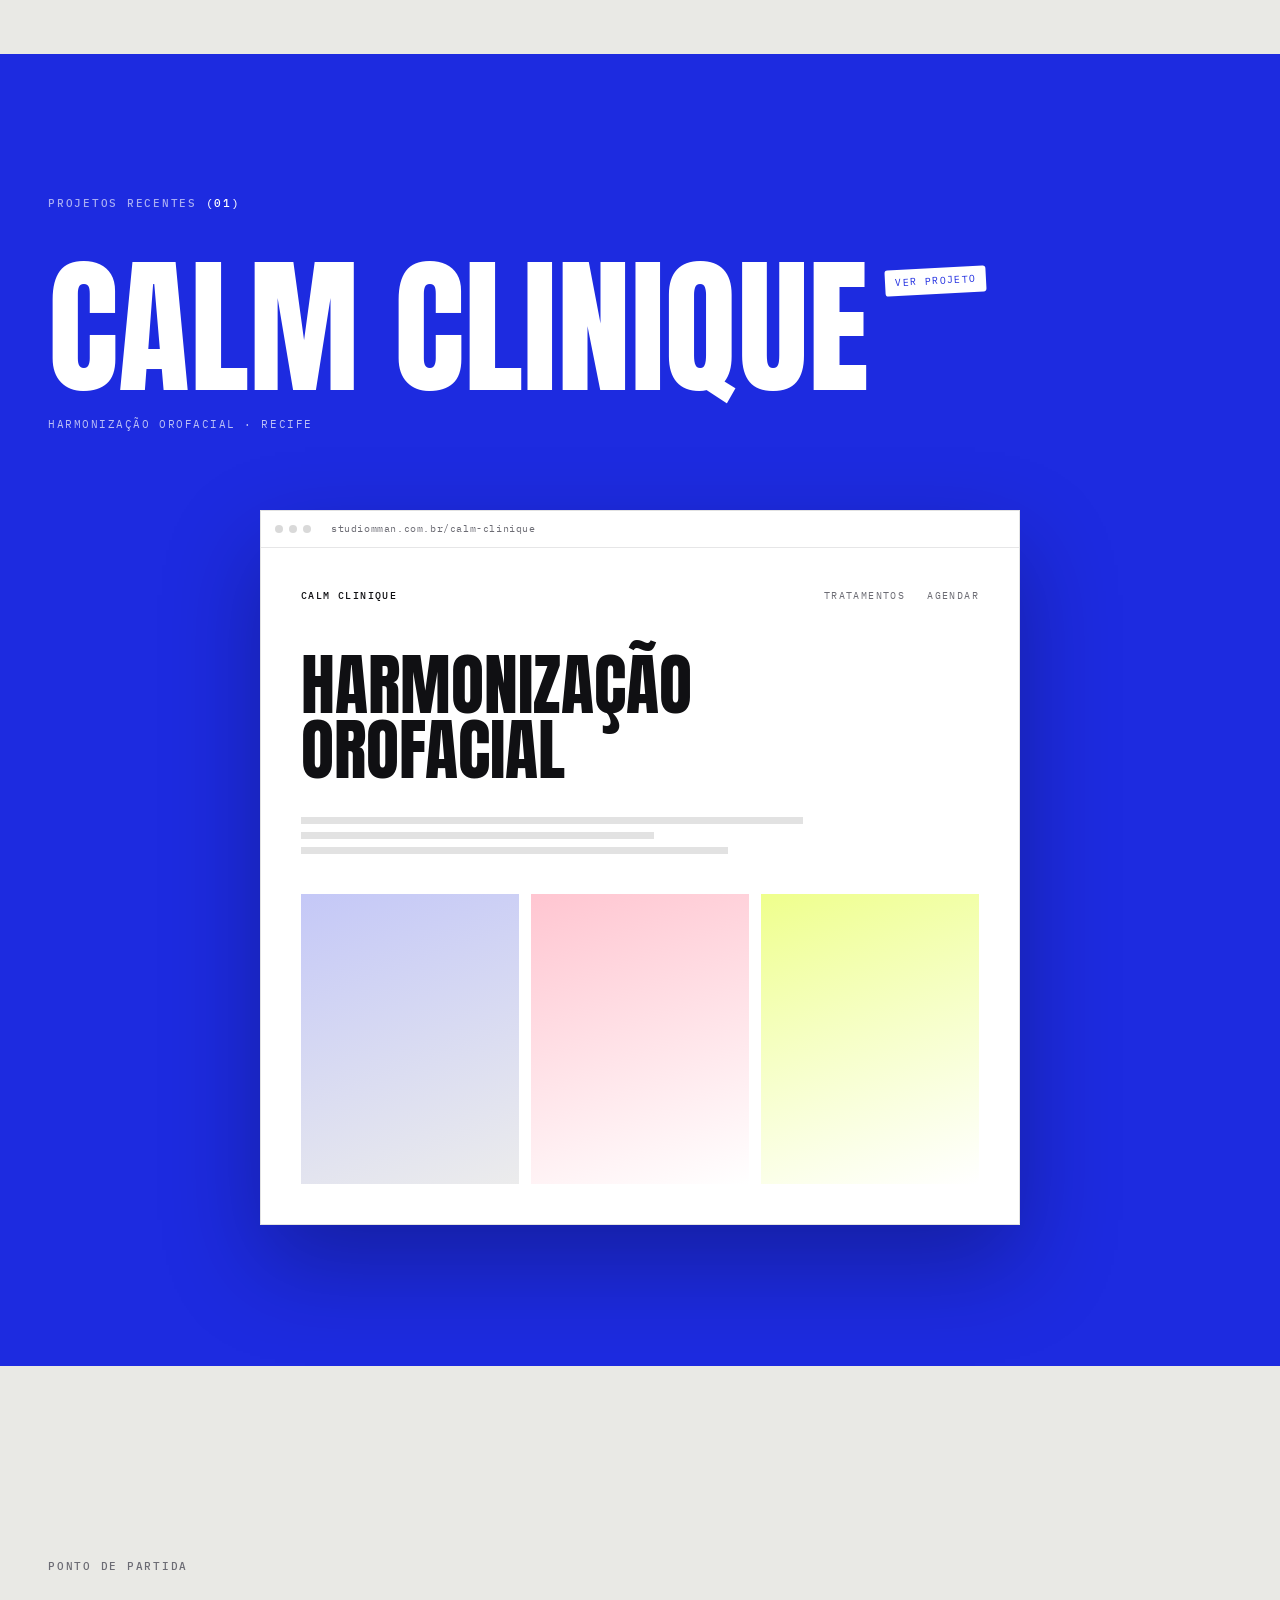
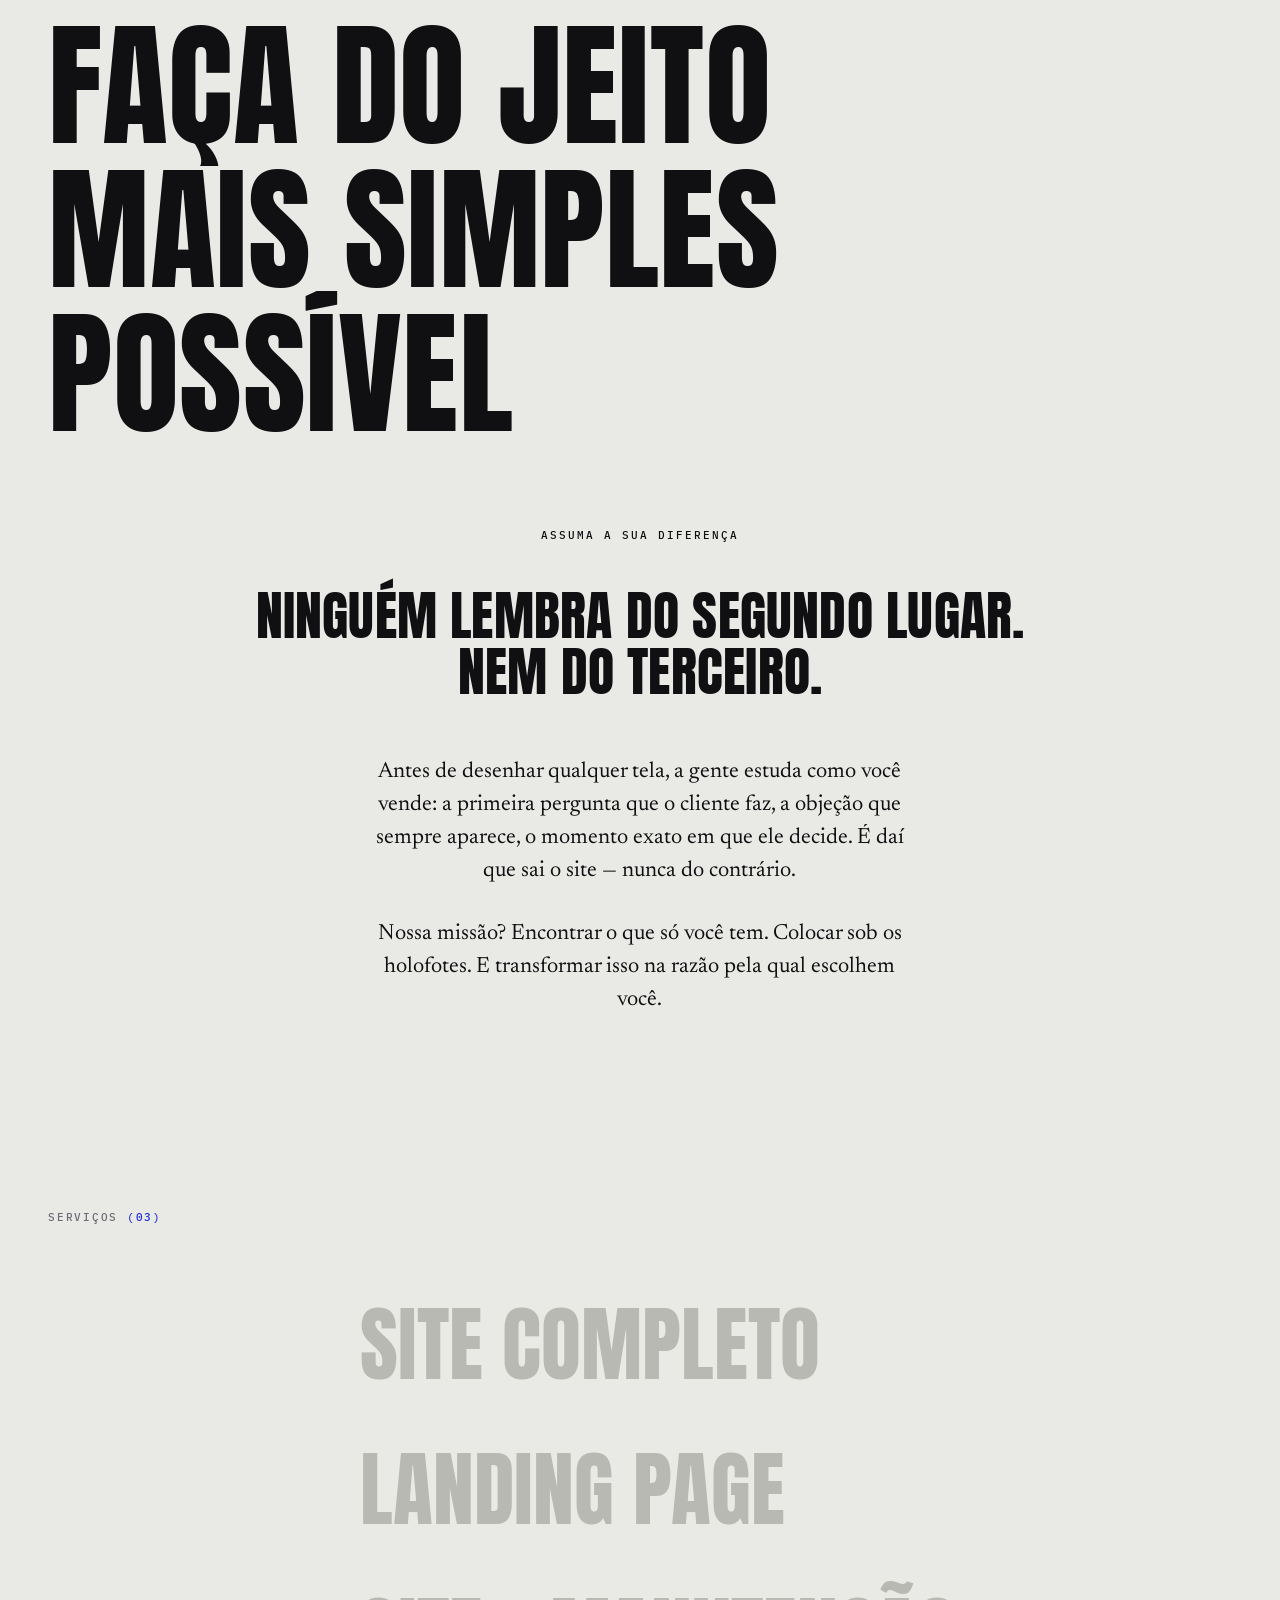
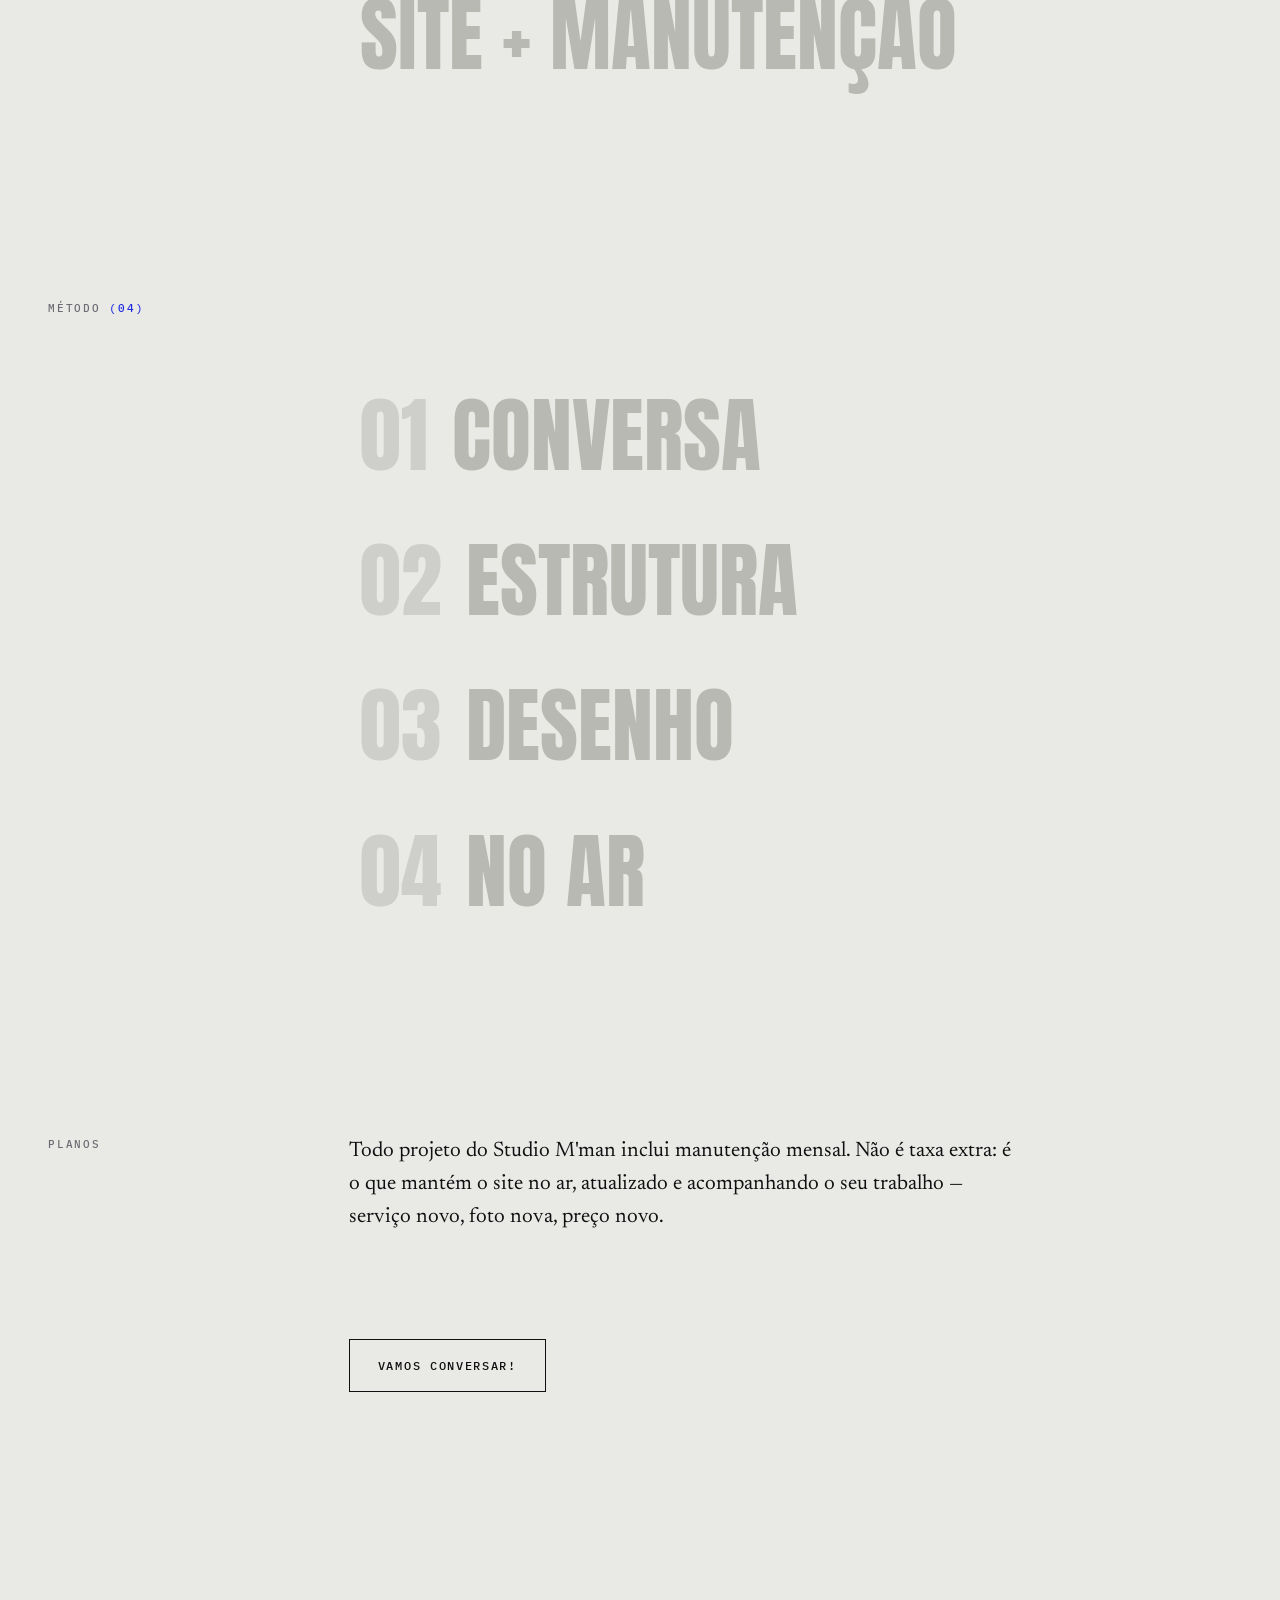
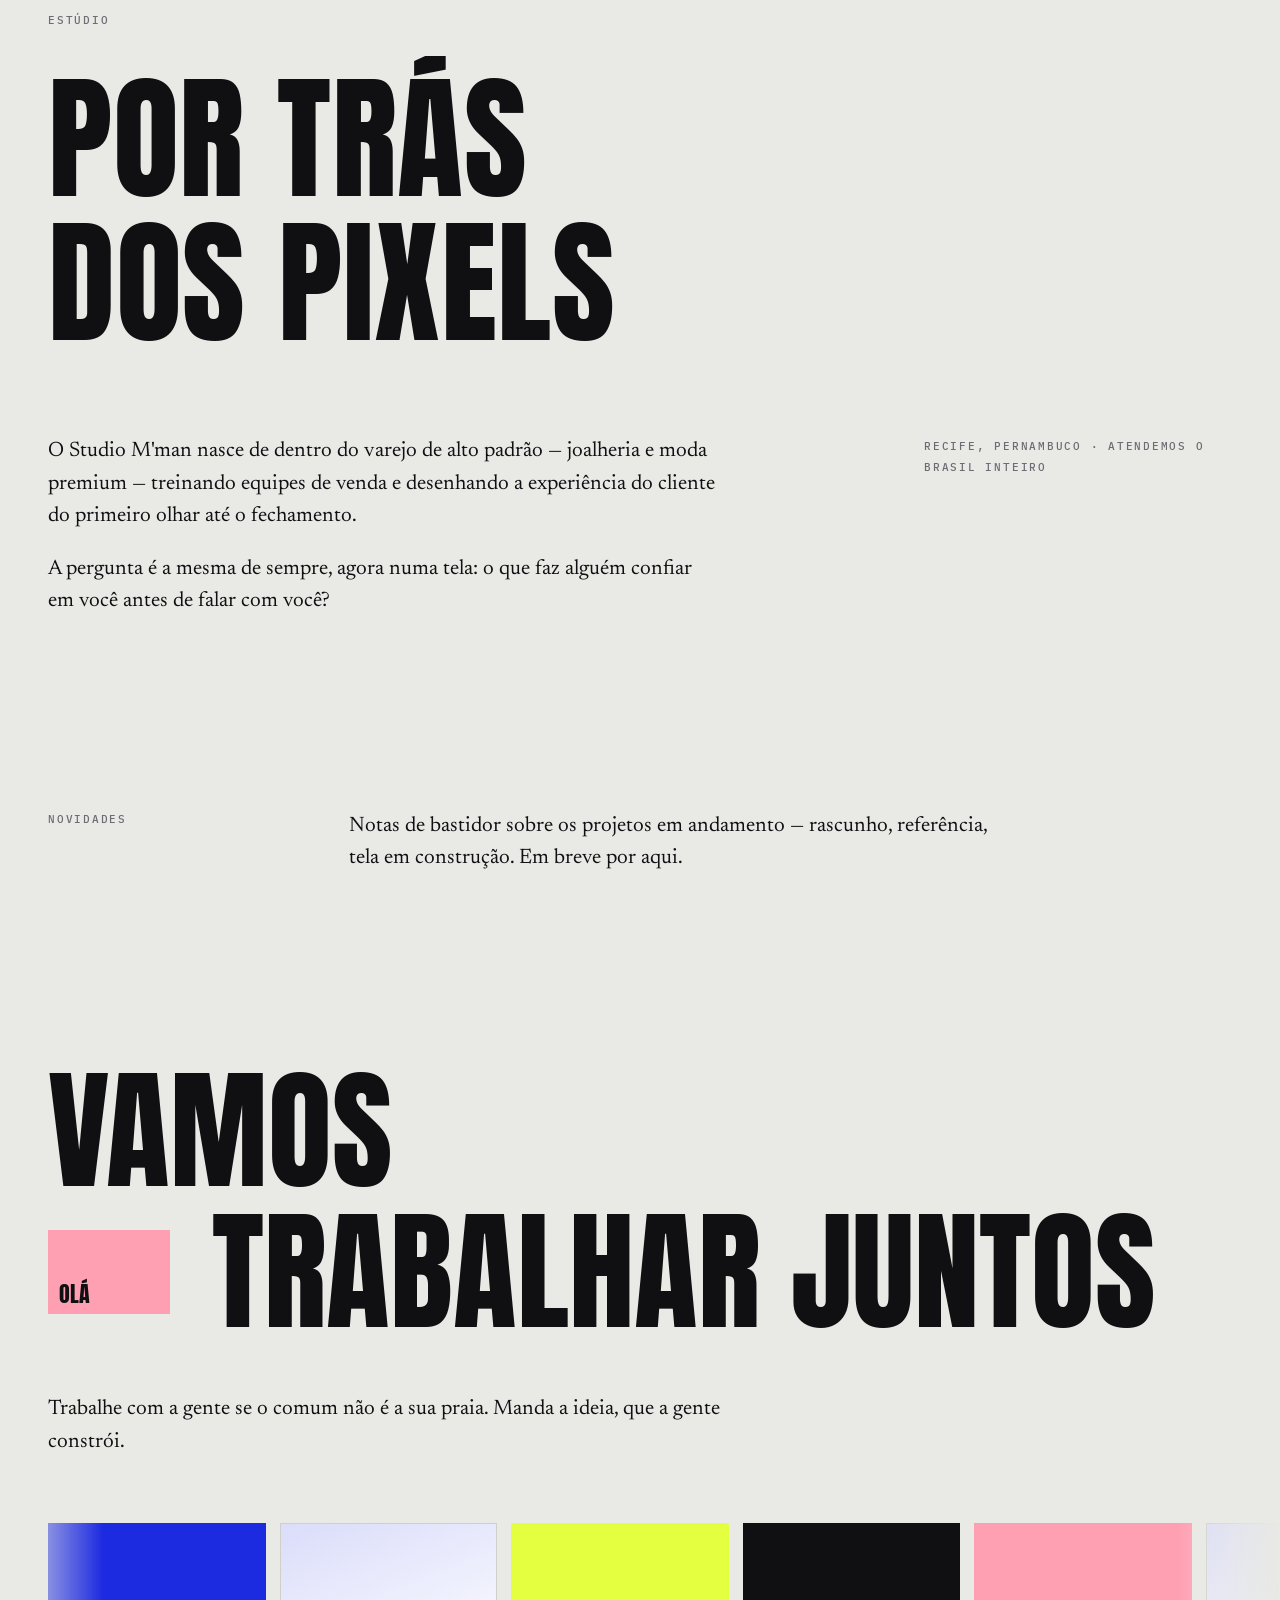
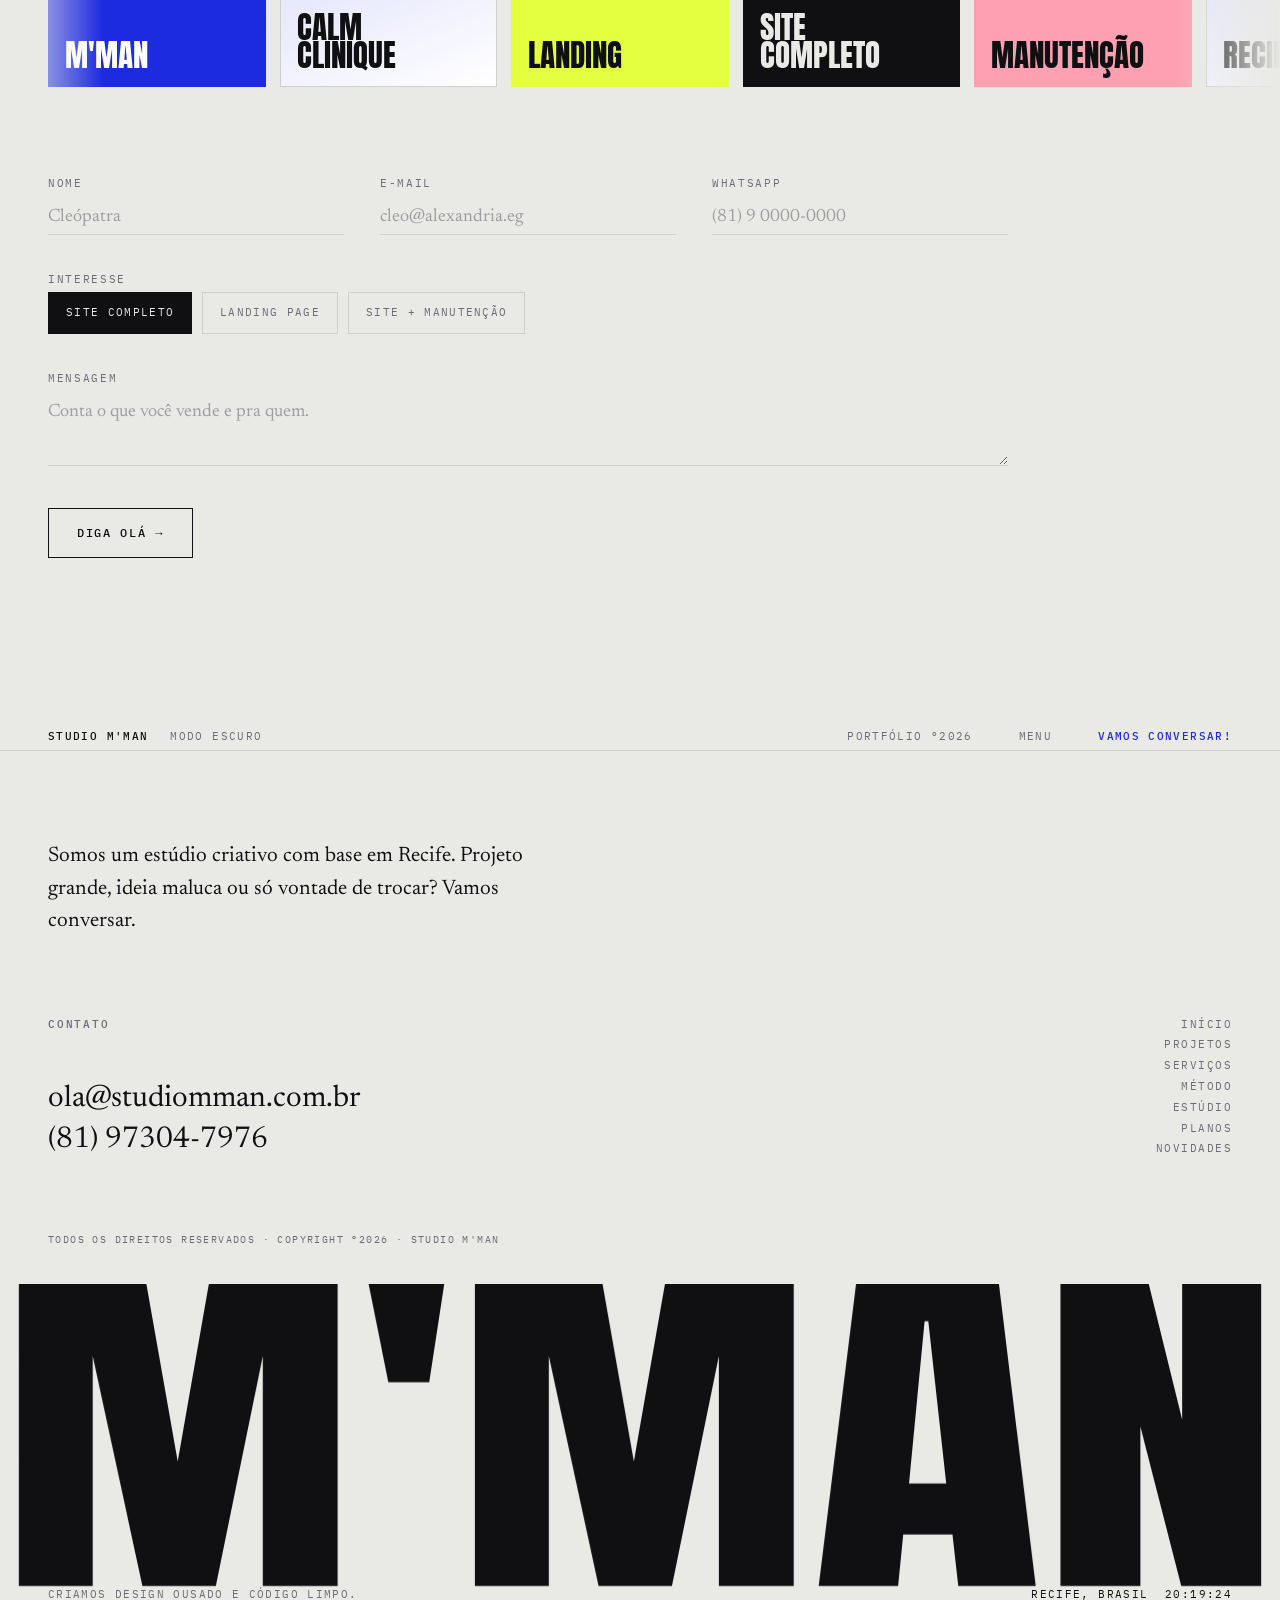
==== commit d83d2f5a: "Constrói a camada visual e de movimento do site Reconstrói o site com o vocabulário de animação da r" ====
--- a/index.html
+++ b/index.html
@@ -13,29 +13,33 @@
 <meta property="og:description" content="Criamos design ousado e código limpo. Recife, Brasil.">
 
 <link rel="icon" href="assets/img/favicon.svg" type="image/svg+xml">
-<link rel="preconnect" href="https://fonts.googleapis.com">
-<link rel="preconnect" href="https://fonts.gstatic.com" crossorigin>
-<link rel="stylesheet" href="https://fonts.googleapis.com/css2?family=Anton&family=IBM+Plex+Mono:wght@400;500&family=Newsreader:opsz,wght@6..72,400;6..72,500&display=swap">
+<link rel="preload" href="assets/fonts/anton-400-latin.woff2" as="font" type="font/woff2" crossorigin>
+<link rel="preload" href="assets/fonts/newsreader-var-latin.woff2" as="font" type="font/woff2" crossorigin>
+<link rel="stylesheet" href="assets/css/fonts.css">
 <link rel="stylesheet" href="assets/css/style.css">
 </head>
-<body>
+<body class="is-loading">
 
 <a class="skip" href="#inicio">Pular para o conteúdo</a>
+
+<!-- cortina de entrada -->
+<div class="intro" id="intro" aria-hidden="true"><span>M'man</span></div>
+
+<!-- cursor -->
+<div class="cursor" id="cursor" aria-hidden="true"></div>
 
 <!-- ============ 00 · chrome fixo ============ -->
 <header class="chrome chrome--top">
   <a class="chrome__brand" href="#inicio">Studio M'man</a>
-  <span class="chrome__edition">Portfólio °2026</span>
+  <button type="button" class="lnk chrome__theme" data-theme-toggle aria-pressed="false">Modo escuro</button>
   <nav class="chrome__nav" aria-label="Ações">
-    <button type="button" class="lnk" id="theme-toggle" aria-pressed="false">Modo escuro</button>
-    <span class="chrome__dot" aria-hidden="true">·</span>
+    <span class="chrome__edition">Portfólio °2026</span>
     <button type="button" class="lnk" id="menu-toggle" aria-expanded="false" aria-controls="menu">Menu</button>
-    <span class="chrome__dot" aria-hidden="true">·</span>
     <a class="lnk lnk--cta" href="#contato">Vamos conversar!</a>
   </nav>
 </header>
 
-<div class="chrome chrome--bottom" aria-hidden="false">
+<div class="chrome chrome--bottom">
   <span class="chrome__claim">Criamos design ousado e código limpo.</span>
   <span class="chrome__clock">Recife, Brasil&nbsp;&nbsp;<time id="clock" datetime="">--:--:--</time></span>
 </div>
@@ -43,140 +47,154 @@
 <!-- menu tela cheia -->
 <div class="menu" id="menu" hidden>
   <nav class="menu__nav" aria-label="Navegação principal">
-    <a href="#inicio">Início</a>
-    <a href="#projetos">Projetos</a>
-    <a href="#servicos">Serviços</a>
-    <a href="#metodo">Método</a>
-    <a href="#estudio">Estúdio</a>
-    <a href="#planos">Planos</a>
-    <a href="#novidades">Novidades</a>
-    <a href="#contato">Vamos conversar</a>
+    <a href="#inicio"><span>Início</span></a>
+    <a href="#projetos"><span>Projetos</span></a>
+    <a href="#servicos"><span>Serviços</span></a>
+    <a href="#metodo"><span>Método</span></a>
+    <a href="#estudio"><span>Estúdio</span></a>
+    <a href="#planos"><span>Planos</span></a>
+    <a href="#novidades"><span>Novidades</span></a>
+    <a href="#contato"><span>Vamos conversar</span></a>
   </nav>
   <div class="menu__foot">
-    <span>ola@studiomman.com.br</span>
-    <span>(81) 97304-7976</span>
+    <a href="mailto:ola@studiomman.com.br">ola@studiomman.com.br</a>
+    <a href="https://wa.me/5581973047976">(81) 97304-7976</a>
     <span>Recife, Brasil</span>
+    <button type="button" class="lnk menu__theme" data-theme-toggle aria-pressed="false">Modo escuro</button>
   </div>
 </div>
 
-<main>
+<main id="scroll">
 
 <!-- ============ 01 · hero ============ -->
 <section class="hero" id="inicio">
-  <div class="hero__bg" aria-hidden="true">
-    <span class="blob blob--a"></span>
-    <span class="blob blob--b"></span>
-    <div class="ticker"><div class="ticker__row">
-      <span>Studio M'man · Design ousado · Código limpo · Recife, Brasil ·&nbsp;</span>
-      <span>Studio M'man · Design ousado · Código limpo · Recife, Brasil ·&nbsp;</span>
-    </div></div>
-  </div>
-
   <h1 class="hero__title">
-    <span>Pensamos</span>
-    <span>Criamos e</span>
-    <span>Desenhamos</span>
+    <span class="line"><span>Pensamos</span></span>
+    <span class="line"><span>Criamos e</span></span>
+    <span class="line"><span>Desenhamos</span></span>
   </h1>
+
+  <!-- cartão que atravessa a manchete -->
+  <div class="hero__card" data-parallax="-0.34" aria-hidden="true">
+    <div class="tile tile--shot">
+      <span class="tile__kicker">Em obra</span>
+      <span class="tile__word">Calm<br>Clinique</span>
+      <span class="tile__meta">Recife · PE</span>
+    </div>
+  </div>
 
   <a class="hero__scroll" href="#sobre">[ Role ]</a>
 </section>
 
 <!-- ============ 02 · sobre ============ -->
 <section class="sec sec--split" id="sobre">
-  <div class="sec__side">
-    <p class="label">Sobre nós</p>
-  </div>
+  <div class="sec__side"><p class="label">Sobre nós</p></div>
   <div class="sec__body">
     <p class="prose reveal">O Studio M'man é um estúdio criativo que desenha e constrói experiências digitais de alto padrão para profissionais e marcas ambiciosas, combinando identidade visual forte, domínio técnico e pensamento voltado a performance.</p>
   </div>
 
-  <div class="sec__side sec__side--2">
-    <p class="label">Como trabalhamos</p>
-  </div>
-  <div class="sec__body">
+  <div class="sec__side sec__side--2"><p class="label">Como trabalhamos</p></div>
+  <div class="sec__body sec__body--2">
     <p class="prose reveal">Cada projeto começa por uma conversa longa sobre o que você vende, para quem vende e por que alguém escolhe você. O site vem depois — e vem inteiro sob medida.</p>
     <p class="prose reveal">Nenhum modelo pronto adaptado às pressas. Nenhuma seção que existe só porque todo site tem.</p>
   </div>
 </section>
 
 <!-- ============ 03 · projetos ============ -->
-<section class="sec projects" id="projetos">
-  <p class="label">Projetos recentes <em>(01)</em></p>
-
-  <ul class="projects__list">
-    <li class="project" data-preview="calm">
-      <a href="#contato">
-        <span class="project__name">Calm Clinique</span>
-        <span class="project__cap">Harmonização orofacial · Recife</span>
-      </a>
-    </li>
-  </ul>
-
-  <div class="preview" id="preview" aria-hidden="true">
-    <div class="preview__frame">
-      <div class="preview__bar"><i></i><i></i><i></i></div>
-      <div class="preview__shot">
-        <span class="preview__kicker">Harmonização orofacial</span>
-        <span class="preview__word">Calm<br>Clinique</span>
-        <span class="preview__meta">Recife · PE</span>
+<section class="takeover" id="projetos">
+  <div class="takeover__inner">
+    <p class="label label--on">Projetos recentes <em>(01)</em></p>
+    <a class="takeover__link" href="#contato">
+      <h2 class="takeover__name" data-split>Calm Clinique</h2>
+      <span class="badge">Ver projeto</span>
+    </a>
+    <p class="takeover__cap">Harmonização orofacial · Recife</p>
+    <div class="takeover__media" data-scale>
+      <div class="mock" aria-hidden="true">
+        <div class="mock__bar"><i></i><i></i><i></i><span>studiomman.com.br/calm-clinique</span></div>
+        <div class="mock__body">
+          <div class="mock__nav"><span>Calm Clinique</span><span>Tratamentos</span><span>Agendar</span></div>
+          <p class="mock__h">Harmonização<br>orofacial</p>
+          <div class="mock__rows"><i style="width:74%"></i><i style="width:52%"></i><i style="width:63%"></i></div>
+          <div class="mock__cards"><i></i><i></i><i></i></div>
+        </div>
       </div>
     </div>
   </div>
 </section>
 
 <!-- ============ 04 · manifesto ============ -->
-<section class="sec manifesto">
+<section class="sec manifesto" id="manifesto">
   <p class="label">Ponto de partida</p>
-  <h2 class="display reveal">Faça do jeito<br>mais simples<br>possível</h2>
-
-  <div class="manifesto__body">
-    <h3 class="sub reveal">Assuma a sua diferença</h3>
-    <p class="prose reveal">Ninguém lembra do segundo lugar. Nem do terceiro.</p>
-    <p class="prose reveal">Antes de desenhar qualquer tela, a gente estuda como você vende: a primeira pergunta que o cliente faz, a objeção que sempre aparece, o momento exato em que ele decide. É daí que sai o site — nunca do contrário.</p>
-    <p class="prose reveal">Nossa missão? Encontrar o que só você tem. Colocar sob os holofotes. E transformar isso na razão pela qual escolhem você.</p>
+  <h2 class="display" data-lines>Faça do jeito<br>mais simples<br>possível</h2>
+
+  <div class="statement" id="statement">
+    <h3 class="statement__sub" data-words>Assuma a sua diferença</h3>
+    <p class="statement__big" data-words>Ninguém lembra do segundo lugar. Nem do terceiro.</p>
+    <p class="statement__note" data-words>Antes de desenhar qualquer tela, a gente estuda como você vende: a primeira pergunta que o cliente faz, a objeção que sempre aparece, o momento exato em que ele decide. É daí que sai o site — nunca do contrário.</p>
+    <p class="statement__note" data-words>Nossa missão? Encontrar o que só você tem. Colocar sob os holofotes. E transformar isso na razão pela qual escolhem você.</p>
   </div>
 </section>
 
 <!-- ============ 05 · serviços ============ -->
-<section class="sec" id="servicos">
+<section class="sec biglist" id="servicos" data-biglist>
   <p class="label">Serviços <em>(03)</em></p>
-  <ol class="items">
-    <li class="reveal">
-      <h3 class="items__name">Site completo</h3>
-      <p class="prose">A estrutura inteira, seção por seção. Para quem oferece mais de um serviço e precisa que cada um tenha o seu espaço, a sua explicação e a sua foto.</p>
-    </li>
-    <li class="reveal">
-      <h3 class="items__name">Landing page</h3>
-      <p class="prose">Uma página, um objetivo. Para um lançamento, uma campanha ou o serviço que você quer colocar à frente dos outros.</p>
-    </li>
-    <li class="reveal">
-      <h3 class="items__name">Site + manutenção</h3>
-      <p class="prose">O projeto completo mais o cuidado contínuo: hospedagem, atualização e ajuste toda vez que o seu trabalho mudar.</p>
-    </li>
-  </ol>
+
+  <div class="biglist__grid">
+    <div class="biglist__media" aria-hidden="true">
+      <div class="tile tile--a" data-slot="0"><span class="tile__word">Tudo</span></div>
+      <div class="tile tile--b" data-slot="1"><span class="tile__word">Uma<br>página</span></div>
+      <div class="tile tile--c" data-slot="2"><span class="tile__word">Sempre<br>no ar</span></div>
+    </div>
+
+    <ol class="biglist__list">
+      <li class="biglist__item" data-tag="Estrutura inteira">
+        <h3>Site completo</h3>
+        <p class="prose">A estrutura inteira, seção por seção. Para quem oferece mais de um serviço e precisa que cada um tenha o seu espaço, a sua explicação e a sua foto.</p>
+      </li>
+      <li class="biglist__item" data-tag="Um objetivo">
+        <h3>Landing page</h3>
+        <p class="prose">Uma página, um objetivo. Para um lançamento, uma campanha ou o serviço que você quer colocar à frente dos outros.</p>
+      </li>
+      <li class="biglist__item" data-tag="Cuidado contínuo">
+        <h3>Site + manutenção</h3>
+        <p class="prose">O projeto completo mais o cuidado contínuo: hospedagem, atualização e ajuste toda vez que o seu trabalho mudar.</p>
+      </li>
+    </ol>
+  </div>
 </section>
 
 <!-- ============ 06 · método ============ -->
-<section class="sec" id="metodo">
+<section class="sec biglist biglist--num" id="metodo" data-biglist>
   <p class="label">Método <em>(04)</em></p>
-  <ol class="items items--numbered">
-    <li class="reveal">
-      <h3 class="items__name"><em>01</em>Conversa</h3>
-      <p class="prose">Uma hora com você, sem compromisso. Sobre o serviço, sobre o cliente, sobre aquilo que você já cansou de explicar por telefone.</p>
-    </li>
-    <li class="reveal">
-      <h3 class="items__name"><em>02</em>Estrutura</h3>
-      <p class="prose">Antes de qualquer cor, o mapa: quais seções existem, em que ordem e o que cada uma precisa provar.</p>
-    </li>
-    <li class="reveal">
-      <h3 class="items__name"><em>03</em>Desenho</h3>
-      <p class="prose">Identidade, tipografia e imagem. Você acompanha e opina antes de existir qualquer linha de código.</p>
-    </li>
-    <li class="reveal">
-      <h3 class="items__name"><em>04</em>No ar</h3>
-      <p class="prose">Domínio, hospedagem e publicação por nossa conta. Você recebe o site funcionando — e a manutenção começa no mesmo dia.</p>
-    </li>
-  </ol>
+
+  <div class="biglist__grid">
+    <div class="biglist__media" aria-hidden="true">
+      <div class="tile tile--c" data-slot="0"><span class="tile__word">01</span></div>
+      <div class="tile tile--a" data-slot="1"><span class="tile__word">02</span></div>
+      <div class="tile tile--d" data-slot="2"><span class="tile__word">03</span></div>
+      <div class="tile tile--b" data-slot="3"><span class="tile__word">04</span></div>
+    </div>
+
+    <ol class="biglist__list">
+      <li class="biglist__item" data-tag="Uma hora, sem compromisso">
+        <h3><em>01</em>Conversa</h3>
+        <p class="prose">Uma hora com você, sem compromisso. Sobre o serviço, sobre o cliente, sobre aquilo que você já cansou de explicar por telefone.</p>
+      </li>
+      <li class="biglist__item" data-tag="O mapa antes da cor">
+        <h3><em>02</em>Estrutura</h3>
+        <p class="prose">Antes de qualquer cor, o mapa: quais seções existem, em que ordem e o que cada uma precisa provar.</p>
+      </li>
+      <li class="biglist__item" data-tag="Você opina antes">
+        <h3><em>03</em>Desenho</h3>
+        <p class="prose">Identidade, tipografia e imagem. Você acompanha e opina antes de existir qualquer linha de código.</p>
+      </li>
+      <li class="biglist__item" data-tag="Por nossa conta">
+        <h3><em>04</em>No ar</h3>
+        <p class="prose">Domínio, hospedagem e publicação por nossa conta. Você recebe o site funcionando — e a manutenção começa no mesmo dia.</p>
+      </li>
+    </ol>
+  </div>
 </section>
 
 <!-- ============ 07 · planos ============ -->
@@ -192,7 +210,7 @@
 <!-- ============ 08 · estúdio ============ -->
 <section class="sec" id="estudio">
   <p class="label">Estúdio</p>
-  <h2 class="display reveal">Por trás<br>dos pixels</h2>
+  <h2 class="display" data-lines>Por trás<br>dos pixels</h2>
 
   <div class="studio__grid">
     <div>
@@ -213,8 +231,19 @@
 
 <!-- ============ 10 · contato ============ -->
 <section class="sec contato" id="contato">
-  <h2 class="display reveal">Vamos<br>trabalhar juntos</h2>
+  <h2 class="contato__title">
+    <span class="line"><span>Vamos</span></span>
+    <span class="line line--inline">
+      <span class="contato__slot" data-grow aria-hidden="true"><span class="tile tile--d"><span class="tile__word">Olá</span></span></span>
+      <span>trabalhar juntos</span>
+    </span>
+  </h2>
+
   <p class="prose contato__call reveal">Trabalhe com a gente se o comum não é a sua praia. Manda a ideia, que a gente constrói.</p>
+
+  <div class="marquee" aria-hidden="true">
+    <div class="marquee__row" id="marquee"></div>
+  </div>
 
   <form class="form" id="form" novalidate>
     <div class="field">
@@ -255,27 +284,32 @@
 
 <!-- ============ 11 · rodapé ============ -->
 <footer class="footer">
-  <p class="prose footer__pitch">Somos um estúdio criativo com base em Recife. Projeto grande, ideia maluca ou só vontade de trocar? Vamos conversar.</p>
-
-  <div class="footer__cols">
-    <div>
-      <p class="label">Contato</p>
-      <a class="footer__big" href="mailto:ola@studiomman.com.br">ola@studiomman.com.br</a>
-      <a class="footer__big" href="https://wa.me/5581973047976">(81) 97304-7976</a>
-    </div>
-    <nav class="footer__nav" aria-label="Rodapé">
-      <a href="#inicio">Início</a>
-      <a href="#projetos">Projetos</a>
-      <a href="#servicos">Serviços</a>
-      <a href="#metodo">Método</a>
-      <a href="#estudio">Estúdio</a>
-      <a href="#planos">Planos</a>
-      <a href="#novidades">Novidades</a>
-    </nav>
-  </div>
-
-  <p class="footer__sign">Todos os direitos reservados · Copyright °2026 · Studio M'man</p>
-  <p class="wordmark" aria-hidden="true">M'man</p>
+  <div class="footer__top">
+    <p class="prose footer__pitch reveal">Somos um estúdio criativo com base em Recife. Projeto grande, ideia maluca ou só vontade de trocar? Vamos conversar.</p>
+
+    <div class="footer__cols">
+      <div>
+        <p class="label">Contato</p>
+        <a class="footer__big" href="mailto:ola@studiomman.com.br">ola@studiomman.com.br</a>
+        <a class="footer__big" href="https://wa.me/5581973047976">(81) 97304-7976</a>
+      </div>
+      <nav class="footer__nav" aria-label="Rodapé">
+        <a href="#inicio">Início</a>
+        <a href="#projetos">Projetos</a>
+        <a href="#servicos">Serviços</a>
+        <a href="#metodo">Método</a>
+        <a href="#estudio">Estúdio</a>
+        <a href="#planos">Planos</a>
+        <a href="#novidades">Novidades</a>
+      </nav>
+    </div>
+
+    <p class="footer__sign">Todos os direitos reservados · Copyright °2026 · Studio M'man</p>
+  </div>
+
+  <div class="wordmark" data-wordmark aria-hidden="true">
+    <span>M'man</span>
+  </div>
 </footer>
 
 <script src="assets/js/main.js" defer></script>
--- a/assets/css/fonts.css
+++ b/assets/css/fonts.css
@@ -0,0 +1,102 @@
+/* Fontes auto-hospedadas — Anton, IBM Plex Mono, Newsreader (subsets latin e latin-ext).
+   Baixadas do Google Fonts, licença SIL Open Font License 1.1. */
+
+/* Anton · latin-ext */
+@font-face {
+  font-family: 'Anton';
+  font-style: normal;
+  font-weight: 400;
+  font-display: swap;
+  src: url(../fonts/anton-400-latin-ext.woff2) format('woff2');
+  unicode-range: U+0100-02BA, U+02BD-02C5, U+02C7-02CC, U+02CE-02D7, U+02DD-02FF, U+0304, U+0308, U+0329, U+1D00-1DBF, U+1E00-1E9F, U+1EF2-1EFF, U+2020, U+20A0-20AB, U+20AD-20C0, U+2113, U+2C60-2C7F, U+A720-A7FF;
+}
+
+/* Anton · latin */
+@font-face {
+  font-family: 'Anton';
+  font-style: normal;
+  font-weight: 400;
+  font-display: swap;
+  src: url(../fonts/anton-400-latin.woff2) format('woff2');
+  unicode-range: U+0000-00FF, U+0131, U+0152-0153, U+02BB-02BC, U+02C6, U+02DA, U+02DC, U+0304, U+0308, U+0329, U+2000-206F, U+20AC, U+2122, U+2191, U+2193, U+2212, U+2215, U+FEFF, U+FFFD;
+}
+
+/* IBM Plex Mono · latin-ext */
+@font-face {
+  font-family: 'IBM Plex Mono';
+  font-style: normal;
+  font-weight: 400;
+  font-display: swap;
+  src: url(../fonts/ibm-plex-mono-400-latin-ext.woff2) format('woff2');
+  unicode-range: U+0100-02BA, U+02BD-02C5, U+02C7-02CC, U+02CE-02D7, U+02DD-02FF, U+0304, U+0308, U+0329, U+1D00-1DBF, U+1E00-1E9F, U+1EF2-1EFF, U+2020, U+20A0-20AB, U+20AD-20C0, U+2113, U+2C60-2C7F, U+A720-A7FF;
+}
+
+/* IBM Plex Mono · latin */
+@font-face {
+  font-family: 'IBM Plex Mono';
+  font-style: normal;
+  font-weight: 400;
+  font-display: swap;
+  src: url(../fonts/ibm-plex-mono-400-latin.woff2) format('woff2');
+  unicode-range: U+0000-00FF, U+0131, U+0152-0153, U+02BB-02BC, U+02C6, U+02DA, U+02DC, U+0304, U+0308, U+0329, U+2000-206F, U+20AC, U+2122, U+2191, U+2193, U+2212, U+2215, U+FEFF, U+FFFD;
+}
+
+/* IBM Plex Mono · latin-ext */
+@font-face {
+  font-family: 'IBM Plex Mono';
+  font-style: normal;
+  font-weight: 500;
+  font-display: swap;
+  src: url(../fonts/ibm-plex-mono-500-latin-ext.woff2) format('woff2');
+  unicode-range: U+0100-02BA, U+02BD-02C5, U+02C7-02CC, U+02CE-02D7, U+02DD-02FF, U+0304, U+0308, U+0329, U+1D00-1DBF, U+1E00-1E9F, U+1EF2-1EFF, U+2020, U+20A0-20AB, U+20AD-20C0, U+2113, U+2C60-2C7F, U+A720-A7FF;
+}
+
+/* IBM Plex Mono · latin */
+@font-face {
+  font-family: 'IBM Plex Mono';
+  font-style: normal;
+  font-weight: 500;
+  font-display: swap;
+  src: url(../fonts/ibm-plex-mono-500-latin.woff2) format('woff2');
+  unicode-range: U+0000-00FF, U+0131, U+0152-0153, U+02BB-02BC, U+02C6, U+02DA, U+02DC, U+0304, U+0308, U+0329, U+2000-206F, U+20AC, U+2122, U+2191, U+2193, U+2212, U+2215, U+FEFF, U+FFFD;
+}
+
+/* Newsreader · latin-ext */
+@font-face {
+  font-family: 'Newsreader';
+  font-style: normal;
+  font-weight: 400;
+  font-display: swap;
+  src: url(../fonts/newsreader-var-latin-ext.woff2) format('woff2');
+  unicode-range: U+0100-02BA, U+02BD-02C5, U+02C7-02CC, U+02CE-02D7, U+02DD-02FF, U+0304, U+0308, U+0329, U+1D00-1DBF, U+1E00-1E9F, U+1EF2-1EFF, U+2020, U+20A0-20AB, U+20AD-20C0, U+2113, U+2C60-2C7F, U+A720-A7FF;
+}
+
+/* Newsreader · latin */
+@font-face {
+  font-family: 'Newsreader';
+  font-style: normal;
+  font-weight: 400;
+  font-display: swap;
+  src: url(../fonts/newsreader-var-latin.woff2) format('woff2');
+  unicode-range: U+0000-00FF, U+0131, U+0152-0153, U+02BB-02BC, U+02C6, U+02DA, U+02DC, U+0304, U+0308, U+0329, U+2000-206F, U+20AC, U+2122, U+2191, U+2193, U+2212, U+2215, U+FEFF, U+FFFD;
+}
+
+/* Newsreader · latin-ext */
+@font-face {
+  font-family: 'Newsreader';
+  font-style: normal;
+  font-weight: 500;
+  font-display: swap;
+  src: url(../fonts/newsreader-var-latin-ext.woff2) format('woff2');
+  unicode-range: U+0100-02BA, U+02BD-02C5, U+02C7-02CC, U+02CE-02D7, U+02DD-02FF, U+0304, U+0308, U+0329, U+1D00-1DBF, U+1E00-1E9F, U+1EF2-1EFF, U+2020, U+20A0-20AB, U+20AD-20C0, U+2113, U+2C60-2C7F, U+A720-A7FF;
+}
+
+/* Newsreader · latin */
+@font-face {
+  font-family: 'Newsreader';
+  font-style: normal;
+  font-weight: 500;
+  font-display: swap;
+  src: url(../fonts/newsreader-var-latin.woff2) format('woff2');
+  unicode-range: U+0000-00FF, U+0131, U+0152-0153, U+02BB-02BC, U+02C6, U+02DA, U+02DC, U+0304, U+0308, U+0329, U+2000-206F, U+20AC, U+2122, U+2191, U+2193, U+2212, U+2215, U+FEFF, U+FFFD;
+}
--- a/assets/css/style.css
+++ b/assets/css/style.css
@@ -1,55 +1,60 @@
 /* =========================================================
    Studio M'man
-   Camada 1 — tokens: é aqui que a estética entra.
-   Trocar as variáveis abaixo redesenha o site inteiro.
+   1. tokens · 2. base · 3. peças · 4. chrome · 5. menu
+   6. hero · 7. seções · 8. takeover · 9. manifesto
+   10. lista grande · 11. contato · 12. rodapé · 13. respostas
    ========================================================= */
 
+/* ---------- 1. tokens ---------- */
+
 :root {
-  /* cor */
-  --paper:     #F0F0EC;
+  --paper:     #E9E9E5;
   --slab:      #FFFFFF;
-  --ink:       #17171B;
+  --ink:       #101013;
   --muted:     #6C6C74;
-  --faint:     #9A9AA1;
-  --rule:      #D8D8D2;
+  --faint:     #B9B9B4;
+  --rule:      #D0D0CA;
   --accent:    #1D2BE0;
   --accent-in: #FFFFFF;
-
-  /* tipografia */
+  --lime:      #E4FF3F;
+  --blush:     #FF9FB2;
+
   --display: "Anton", "Arial Narrow", Impact, sans-serif;
   --serif:   "Newsreader", Georgia, "Times New Roman", serif;
   --mono:    "IBM Plex Mono", ui-monospace, "SF Mono", Menlo, monospace;
 
-  /* ritmo */
-  --gut:  clamp(18px, 5vw, 56px);   /* margem lateral */
-  --sec:  clamp(84px, 14vw, 190px); /* respiro entre seções */
-  --bar:  46px;                     /* altura das barras fixas */
-
-  --ease: cubic-bezier(.22, .61, .36, 1);
+  --gut: clamp(16px, 4.2vw, 48px);
+  --sec: clamp(90px, 15vw, 210px);
+  --bar: 42px;
+
+  --ease:  cubic-bezier(.22, .61, .36, 1);
+  --swing: cubic-bezier(.76, 0, .24, 1);
 }
 
 :root[data-theme="dark"] {
-  --paper:     #0D0D10;
-  --slab:      #16161A;
-  --ink:       #EDEDE9;
-  --muted:     #91919A;
-  --faint:     #6A6A73;
-  --rule:      #26262C;
+  --paper:     #0C0C0F;
+  --slab:      #17171B;
+  --ink:       #ECECE8;
+  --muted:     #8E8E97;
+  --faint:     #3A3A42;
+  --rule:      #24242A;
   --accent:    #6E78FF;
-  --accent-in: #0D0D10;
-}
-
-/* =========================================================
-   Camada 2 — base
-   ========================================================= */
+  --accent-in: #0C0C0F;
+}
+
+/* ---------- 2. base ---------- */
 
 *, *::before, *::after { box-sizing: border-box; }
 
 html {
-  scroll-behavior: smooth;
+  -webkit-text-size-adjust: 100%;
   scroll-padding-top: calc(var(--bar) + 20px);
-  -webkit-text-size-adjust: 100%;
-}
+  /* trava a página na largura da janela: sem isso o marquee alarga a
+     viewport de layout no mobile e as barras fixas saem da tela */
+  overflow-x: hidden;
+}
+html.has-lerp { scroll-behavior: auto; }
+html:not(.has-lerp) { scroll-behavior: smooth; }
 
 body {
   margin: 0;
@@ -60,668 +65,745 @@
   line-height: 1.6;
   overflow-x: hidden;
   -webkit-font-smoothing: antialiased;
-  transition: background-color .35s var(--ease), color .35s var(--ease);
+  transition: background-color .45s var(--ease), color .45s var(--ease);
 }
 
 body.is-locked { overflow: hidden; }
 
 img { max-width: 100%; display: block; }
-
 a { color: inherit; }
 
 ::selection { background: var(--accent); color: var(--accent-in); }
 
-:focus-visible {
-  outline: 2px solid var(--accent);
-  outline-offset: 3px;
-}
+:focus-visible { outline: 2px solid var(--accent); outline-offset: 4px; }
 
 .skip {
-  position: absolute;
-  left: -9999px;
-  top: 0;
-  z-index: 100;
+  position: fixed; left: -9999px; top: 8px; z-index: 200;
+  background: var(--ink); color: var(--paper);
+  padding: 10px 16px; font-family: var(--mono); font-size: 12px;
+}
+.skip:focus { left: 8px; }
+
+/* cortina de entrada */
+.intro {
+  position: fixed; inset: 0; z-index: 150;
   background: var(--ink);
+  display: grid; place-items: center;
+  transition: transform .9s var(--swing);
+}
+.intro span {
+  font-family: var(--display);
+  font-size: clamp(52px, 14vw, 170px);
+  line-height: 1; text-transform: uppercase;
   color: var(--paper);
-  padding: 10px 16px;
-  font-family: var(--mono);
-  font-size: 12px;
-}
-.skip:focus { left: 8px; top: 8px; }
-
-/* =========================================================
-   Camada 3 — peças de texto reutilizadas
-   ========================================================= */
+  opacity: 0;
+  transform: translateY(.18em);
+  transition: opacity .5s var(--ease), transform .7s var(--ease);
+}
+body.is-loading .intro span { opacity: 1; transform: none; }
+.intro.is-out { transform: translateY(-101%); }
+.intro.is-gone { display: none; }
+
+/* cursor */
+.cursor {
+  position: fixed; top: 0; left: 0; z-index: 140;
+  width: 9px; height: 9px; margin: -4.5px 0 0 -4.5px;
+  border-radius: 50%;
+  background: var(--accent);
+  pointer-events: none;
+  opacity: 0;
+  transition: opacity .3s var(--ease), width .3s var(--ease), height .3s var(--ease),
+              margin .3s var(--ease), background-color .3s var(--ease);
+}
+.cursor.is-on { opacity: 1; }
+.cursor.is-big {
+  width: 54px; height: 54px; margin: -27px 0 0 -27px;
+  background: color-mix(in srgb, var(--accent) 22%, transparent);
+}
+
+/* ---------- 3. peças de texto ---------- */
 
 .label {
   font-family: var(--mono);
-  font-size: 11px;
-  font-weight: 500;
-  letter-spacing: .16em;
-  text-transform: uppercase;
+  font-size: 11px; font-weight: 500;
+  letter-spacing: .16em; text-transform: uppercase;
   color: var(--muted);
-  margin: 0 0 28px;
+  margin: 0 0 clamp(28px, 4vw, 46px);
 }
 .label em { font-style: normal; color: var(--accent); }
+.label--on { color: color-mix(in srgb, var(--accent-in) 62%, transparent); }
+.label--on em { color: var(--accent-in); }
 
 .display {
-  font-family: var(--display);
-  font-weight: 400;
-  font-size: clamp(46px, 11vw, 132px);
-  line-height: .88;
-  letter-spacing: .005em;
-  text-transform: uppercase;
-  margin: 0 0 clamp(36px, 6vw, 72px);
-}
-
-.sub {
-  font-family: var(--serif);
-  font-weight: 500;
-  font-size: clamp(22px, 3vw, 30px);
-  line-height: 1.2;
-  margin: 0 0 20px;
+  font-family: var(--display); font-weight: 400;
+  font-size: clamp(44px, 10.6vw, 138px);
+  line-height: .94; letter-spacing: .004em; text-transform: uppercase;
+  margin: 0 0 clamp(40px, 7vw, 92px);
 }
 
 .prose {
-  font-size: clamp(17px, 1.9vw, 21px);
-  line-height: 1.55;
-  max-width: 56ch;
-  margin: 0 0 20px;
+  font-size: clamp(17px, 1.85vw, 21px);
+  line-height: 1.55; max-width: 56ch; margin: 0 0 20px;
 }
 .prose:last-child { margin-bottom: 0; }
+
+/* linha com máscara — sobe de baixo.
+   O padding dá folga para acentos (Í, Ó) e cedilha (Ç) não serem cortados;
+   a margem negativa devolve o espaço ao fluxo. */
+.line {
+  display: block; overflow: hidden;
+  padding: .14em 0 .12em;
+  margin: -.14em 0 -.12em;
+}
+.line > span, .line > .contato__slot { display: inline-block; will-change: transform; }
+.line > span { transform: translateY(125%); }
+.is-ready .line > span { transform: none; transition: transform 1s var(--swing); }
+.is-ready .line:nth-child(1) > span { transition-delay: .05s; }
+.is-ready .line:nth-child(2) > span { transition-delay: .13s; }
+.is-ready .line:nth-child(3) > span { transition-delay: .21s; }
 
 .btn {
   display: inline-block;
-  font-family: var(--mono);
-  font-size: 12px;
-  font-weight: 500;
-  letter-spacing: .14em;
-  text-transform: uppercase;
-  color: var(--ink);
-  text-decoration: none;
-  padding: 15px 26px;
-  border: 1px solid var(--ink);
-  background: none;
-  cursor: pointer;
-  transition: background-color .25s var(--ease), color .25s var(--ease), border-color .25s var(--ease);
-}
-.btn:hover, .btn:focus-visible {
+  font-family: var(--mono); font-size: 12px; font-weight: 500;
+  letter-spacing: .14em; text-transform: uppercase;
+  color: var(--ink); text-decoration: none;
+  padding: 16px 28px; border: 1px solid currentColor; background: none;
+  cursor: pointer; position: relative; overflow: hidden;
+  transition: color .35s var(--ease);
+}
+.btn::after {
+  content: ""; position: absolute; inset: 0; z-index: -1;
   background: var(--accent);
-  border-color: var(--accent);
-  color: var(--accent-in);
-}
-
-.reveal {
+  transform: translateY(101%);
+  transition: transform .45s var(--swing);
+}
+.btn:hover, .btn:focus-visible { color: var(--accent-in); border-color: var(--accent); }
+.btn:hover::after, .btn:focus-visible::after { transform: none; }
+.btn { isolation: isolate; }
+
+.badge {
+  display: inline-block;
+  font-family: var(--mono); font-size: 10px;
+  letter-spacing: .14em; text-transform: uppercase;
+  background: var(--accent); color: var(--accent-in);
+  padding: 5px 10px; border-radius: 3px;
+  transform: translateY(6px) rotate(-3deg) scale(.8);
   opacity: 0;
-  transform: translateY(22px);
-  transition: opacity .8s var(--ease), transform .8s var(--ease);
-}
+  transition: all .4s var(--swing);
+}
+
+.reveal { opacity: 0; transform: translateY(26px); transition: opacity .9s var(--ease), transform .9s var(--ease); }
 .reveal.is-in { opacity: 1; transform: none; }
 
-/* =========================================================
-   Camada 4 — chrome fixo
-   ========================================================= */
+/* ---------- ladrilhos ---------- */
+
+.tile {
+  position: relative;
+  aspect-ratio: 4 / 3;
+  display: flex; flex-direction: column; justify-content: flex-end;
+  gap: 6px; padding: 16px;
+  background: var(--slab);
+  border: 1px solid var(--rule);
+  overflow: hidden;
+}
+.tile__kicker, .tile__meta {
+  font-family: var(--mono); font-size: 9.5px;
+  letter-spacing: .14em; text-transform: uppercase; color: var(--muted);
+}
+.tile__kicker { position: absolute; top: 14px; left: 16px; }
+.tile__word {
+  font-family: var(--display);
+  font-size: clamp(20px, 2.4vw, 34px);
+  line-height: .92; text-transform: uppercase; color: var(--ink);
+}
+.tile--shot { background: linear-gradient(158deg, color-mix(in srgb, var(--accent) 16%, var(--slab)), var(--slab)); }
+.tile--a { background: var(--accent); border-color: var(--accent); }
+.tile--a .tile__word { color: var(--accent-in); }
+.tile--b { background: var(--lime); border-color: var(--lime); }
+.tile--b .tile__word { color: #101013; }
+.tile--c { background: var(--ink); border-color: var(--ink); }
+.tile--c .tile__word { color: var(--paper); }
+.tile--d { background: var(--blush); border-color: var(--blush); }
+.tile--d .tile__word { color: #101013; }
+
+/* ---------- 4. chrome ---------- */
 
 .chrome {
-  position: fixed;
-  left: 0;
-  right: 0;
-  z-index: 60;
-  display: flex;
-  align-items: center;
-  gap: 18px;
-  padding: 0 var(--gut);
-  height: var(--bar);
-  font-family: var(--mono);
-  font-size: 11px;
-  letter-spacing: .12em;
-  text-transform: uppercase;
+  position: fixed; left: 0; right: 0; z-index: 90;
+  display: flex; align-items: center; gap: 22px;
+  padding: 0 var(--gut); height: var(--bar);
+  font-family: var(--mono); font-size: 10.5px;
+  letter-spacing: .13em; text-transform: uppercase;
   color: var(--muted);
-  background: color-mix(in srgb, var(--paper) 82%, transparent);
-  backdrop-filter: blur(10px);
-  -webkit-backdrop-filter: blur(10px);
-}
-
-.chrome--top    { top: 0;    border-bottom: 1px solid var(--rule); }
-.chrome--bottom { bottom: 0; border-top: 1px solid var(--rule); justify-content: space-between; }
-
-.chrome__brand {
-  font-weight: 500;
-  color: var(--ink);
-  text-decoration: none;
-  white-space: nowrap;
-}
-
-.chrome__edition { white-space: nowrap; }
-
-.chrome__nav {
-  margin-left: auto;
-  display: flex;
-  align-items: center;
-  gap: 10px;
-}
-
+  transition: color .3s var(--ease);
+}
+.chrome--top { top: 0; }
+.chrome--bottom { bottom: 0; justify-content: space-between; }
+
+.chrome__brand { font-weight: 500; color: var(--ink); text-decoration: none; white-space: nowrap; }
+.chrome__nav { margin-left: auto; display: flex; align-items: center; gap: clamp(14px, 4vw, 46px); }
 .chrome__clock { color: var(--ink); font-variant-numeric: tabular-nums; }
 .chrome__claim { white-space: nowrap; overflow: hidden; text-overflow: ellipsis; }
 
 .lnk {
-  font: inherit;
-  letter-spacing: inherit;
-  text-transform: inherit;
-  color: var(--muted);
-  background: none;
-  border: 0;
-  padding: 0;
-  cursor: pointer;
-  text-decoration: none;
-  white-space: nowrap;
-  transition: color .2s var(--ease);
+  font: inherit; letter-spacing: inherit; text-transform: inherit;
+  color: var(--muted); background: none; border: 0; padding: 0;
+  cursor: pointer; text-decoration: none; white-space: nowrap;
+  transition: color .25s var(--ease);
 }
 .lnk:hover, .lnk:focus-visible { color: var(--ink); }
 .lnk--cta { color: var(--accent); font-weight: 500; }
 
-/* =========================================================
-   Camada 5 — menu tela cheia
-   ========================================================= */
+/* sobre um painel escuro/colorido, o chrome inverte */
+.chrome.is-over { color: color-mix(in srgb, var(--accent-in) 62%, transparent); }
+.chrome.is-over .chrome__brand,
+.chrome.is-over .chrome__clock { color: var(--accent-in); }
+.chrome.is-over .lnk { color: color-mix(in srgb, var(--accent-in) 62%, transparent); }
+.chrome.is-over .lnk:hover,
+.chrome.is-over .lnk--cta { color: var(--accent-in); }
+
+/* ---------- 5. menu ---------- */
 
 .menu {
-  position: fixed;
-  inset: 0;
-  z-index: 55;
+  position: fixed; inset: 0; z-index: 85;
   background: var(--paper);
-  display: flex;
-  flex-direction: column;
-  justify-content: center;
-  padding: calc(var(--bar) + 24px) var(--gut);
-  opacity: 0;
-  transition: opacity .35s var(--ease);
-}
-.menu.is-open { opacity: 1; }
+  display: flex; flex-direction: column; justify-content: center;
+  padding: calc(var(--bar) + 20px) var(--gut);
+  clip-path: inset(0 0 100% 0);
+  transition: clip-path .8s var(--swing);
+}
+.menu.is-open { clip-path: inset(0 0 0 0); }
 
 .menu__nav { display: flex; flex-direction: column; }
-
 .menu__nav a {
+  display: block; overflow: hidden;
+  padding: .1em 0 .08em;
+  margin: -.1em 0 -.08em;
   font-family: var(--display);
-  font-size: clamp(34px, 8.4vw, 92px);
-  line-height: 1.02;
-  text-transform: uppercase;
-  text-decoration: none;
-  color: var(--ink);
-  transition: color .2s var(--ease), transform .35s var(--ease);
-  transform: translateY(14px);
-  opacity: 0;
-}
-.menu.is-open .menu__nav a { transform: none; opacity: 1; }
-.menu__nav a:hover, .menu__nav a:focus-visible { color: var(--accent); }
-
-.menu__nav a:nth-child(1) { transition-delay: .04s; }
-.menu__nav a:nth-child(2) { transition-delay: .08s; }
-.menu__nav a:nth-child(3) { transition-delay: .12s; }
-.menu__nav a:nth-child(4) { transition-delay: .16s; }
-.menu__nav a:nth-child(5) { transition-delay: .20s; }
-.menu__nav a:nth-child(6) { transition-delay: .24s; }
-.menu__nav a:nth-child(7) { transition-delay: .28s; }
-.menu__nav a:nth-child(8) { transition-delay: .32s; }
+  font-size: clamp(30px, 8vw, 96px);
+  line-height: 1.04; text-transform: uppercase;
+  text-decoration: none; color: var(--ink);
+}
+.menu__nav a > span {
+  display: block;
+  transform: translateY(125%);
+  transition: transform .75s var(--swing), color .25s var(--ease);
+}
+.menu.is-open .menu__nav a > span { transform: none; }
+.menu__nav a:nth-child(1) > span { transition-delay: .10s; }
+.menu__nav a:nth-child(2) > span { transition-delay: .15s; }
+.menu__nav a:nth-child(3) > span { transition-delay: .20s; }
+.menu__nav a:nth-child(4) > span { transition-delay: .25s; }
+.menu__nav a:nth-child(5) > span { transition-delay: .30s; }
+.menu__nav a:nth-child(6) > span { transition-delay: .35s; }
+.menu__nav a:nth-child(7) > span { transition-delay: .40s; }
+.menu__nav a:nth-child(8) > span { transition-delay: .45s; }
+.menu__nav a:hover > span, .menu__nav a:focus-visible > span { color: var(--accent); }
 
 .menu__foot {
-  margin-top: clamp(32px, 6vw, 64px);
-  display: flex;
-  flex-wrap: wrap;
-  gap: 6px 32px;
-  font-family: var(--mono);
-  font-size: 11px;
-  letter-spacing: .12em;
-  text-transform: uppercase;
-  color: var(--faint);
-}
-
-/* =========================================================
-   Camada 6 — hero
-   ========================================================= */
+  margin-top: clamp(28px, 5vw, 60px);
+  display: flex; flex-wrap: wrap; gap: 6px 34px;
+  font-family: var(--mono); font-size: 10.5px;
+  letter-spacing: .13em; text-transform: uppercase; color: var(--muted);
+  opacity: 0; transition: opacity .5s var(--ease) .5s;
+}
+.menu.is-open .menu__foot { opacity: 1; }
+
+/* ---------- 6. hero ---------- */
 
 .hero {
   position: relative;
   min-height: 100svh;
-  display: flex;
-  flex-direction: column;
-  justify-content: center;
-  padding: calc(var(--bar) + 40px) var(--gut) calc(var(--bar) + 40px);
+  display: flex; flex-direction: column; justify-content: center;
+  padding: calc(var(--bar) + 30px) var(--gut);
   overflow: hidden;
 }
 
-.hero__bg {
-  position: absolute;
-  inset: 0;
-  z-index: 0;
+.hero__title {
+  position: relative; z-index: 2;
+  font-family: var(--display); font-weight: 400;
+  font-size: clamp(50px, 12.4vw, 186px);
+  line-height: .95; letter-spacing: .004em; text-transform: uppercase;
+  margin: 0; text-align: center;
   pointer-events: none;
-  overflow: hidden;
-}
-
-.blob {
-  position: absolute;
-  width: 62vmax;
-  height: 62vmax;
-  border-radius: 50%;
-  filter: blur(70px);
-  opacity: .30;
-}
-.blob--a {
-  top: -22vmax; left: -14vmax;
-  background: radial-gradient(circle at 35% 35%, var(--accent), transparent 62%);
-  animation: drift-a 24s var(--ease) infinite alternate;
-}
-.blob--b {
-  bottom: -26vmax; right: -16vmax;
-  background: radial-gradient(circle at 60% 40%, var(--ink), transparent 60%);
-  opacity: .12;
-  animation: drift-b 30s var(--ease) infinite alternate;
-}
-
-@keyframes drift-a { to { transform: translate3d(14vw, 8vh, 0) scale(1.15); } }
-@keyframes drift-b { to { transform: translate3d(-12vw, -6vh, 0) scale(1.1); } }
-
-.ticker {
-  position: absolute;
-  bottom: 12%;
-  left: 0;
-  width: 100%;
-  overflow: hidden;
-  opacity: .07;
-}
-.ticker__row {
-  display: flex;
-  width: max-content;
-  font-family: var(--display);
-  font-size: clamp(60px, 13vw, 160px);
-  line-height: 1;
-  text-transform: uppercase;
-  white-space: nowrap;
-  animation: slide 38s linear infinite;
-}
-@keyframes slide { to { transform: translate3d(-50%, 0, 0); } }
-
-.hero__title {
-  position: relative;
-  z-index: 1;
-  font-family: var(--display);
-  font-weight: 400;
-  font-size: clamp(52px, 13.6vw, 190px);
-  line-height: .86;
-  letter-spacing: .005em;
-  text-transform: uppercase;
-  margin: 0;
-  display: flex;
-  flex-direction: column;
-}
-.hero__title span {
-  display: block;
-  animation: rise .9s var(--ease) both;
-}
-.hero__title span:nth-child(1) { animation-delay: .05s; }
-.hero__title span:nth-child(2) { animation-delay: .15s; }
-.hero__title span:nth-child(3) { animation-delay: .25s; }
-
-@keyframes rise {
-  from { opacity: 0; transform: translateY(.22em); }
-  to   { opacity: 1; transform: none; }
-}
+}
+
+/* o cartão atravessa a manchete: fica entre as camadas */
+.hero__card {
+  position: absolute; z-index: 1;
+  left: 50%; top: 44%;
+  width: clamp(120px, 15vw, 230px);
+  margin-left: clamp(0px, 5vw, 110px);
+  will-change: transform;
+}
+.hero__card .tile {
+  box-shadow: 0 30px 70px rgba(0,0,0,.22);
+  aspect-ratio: 3 / 4;
+}
+.hero__card .tile__word { font-size: clamp(15px, 1.5vw, 22px); }
 
 .hero__scroll {
-  position: relative;
-  z-index: 1;
-  align-self: flex-start;
-  margin-top: clamp(30px, 5vw, 56px);
-  font-family: var(--mono);
-  font-size: 11px;
-  letter-spacing: .2em;
-  text-transform: uppercase;
-  color: var(--muted);
-  text-decoration: none;
+  position: relative; z-index: 2;
+  align-self: center;
+  margin-top: clamp(34px, 6vw, 70px);
+  font-family: var(--mono); font-size: 10.5px;
+  letter-spacing: .22em; text-transform: uppercase;
+  color: var(--muted); text-decoration: none;
   animation: pulse 2.6s var(--ease) infinite;
 }
 .hero__scroll:hover { color: var(--ink); }
-@keyframes pulse { 50% { opacity: .35; } }
-
-/* =========================================================
-   Camada 7 — seções
-   ========================================================= */
+@keyframes pulse { 50% { opacity: .3; } }
+
+/* ---------- 7. seções ---------- */
 
 .sec {
   position: relative;
   padding: var(--sec) var(--gut) 0;
-  max-width: 1440px;
-  margin: 0 auto;
+  max-width: 1480px; margin: 0 auto;
 }
 
 .sec--split {
   display: grid;
-  grid-template-columns: minmax(150px, 22%) 1fr;
+  grid-template-columns: minmax(140px, 20%) 1fr;
   gap: 0 clamp(24px, 5vw, 80px);
 }
-.sec--split .sec__side { padding-top: 6px; }
-.sec--split .sec__side--2 { padding-top: clamp(48px, 6vw, 88px); }
-.sec--split .sec__body + .sec__side--2 { grid-column: 1; }
-.sec--split .sec__side--2 + .sec__body { padding-top: clamp(48px, 6vw, 88px); }
 .sec--split .label { margin-bottom: 0; }
-
-/* --- projetos --- */
-
-.projects__list { list-style: none; margin: 0; padding: 0; }
-
-.project { border-top: 1px solid var(--rule); }
-.project:last-child { border-bottom: 1px solid var(--rule); }
-
-.project a {
-  display: flex;
-  align-items: baseline;
-  flex-wrap: wrap;
-  gap: 6px 22px;
-  padding: clamp(20px, 3vw, 34px) 0;
-  text-decoration: none;
+.sec--split .sec__side--2,
+.sec--split .sec__body--2 { padding-top: clamp(44px, 7vw, 96px); }
+
+.studio__grid { display: grid; gap: clamp(30px, 5vw, 60px); }
+@media (min-width: 900px) { .studio__grid { grid-template-columns: 1fr minmax(200px, 26%); } }
+.label--base { margin: 0; color: var(--muted); line-height: 1.9; }
+
+/* ---------- 8. takeover (projeto) ---------- */
+
+.takeover {
+  position: relative;
+  margin-top: var(--sec);
+  background: var(--accent);
+  color: var(--accent-in);
+  padding: clamp(70px, 11vw, 150px) var(--gut);
+  overflow: hidden;
+}
+
+.takeover__inner { max-width: 1480px; margin: 0 auto; }
+
+.takeover__link {
+  display: flex; align-items: flex-start; gap: 16px;
+  text-decoration: none; color: inherit;
+}
+
+.takeover__name {
+  font-family: var(--display); font-weight: 400;
+  font-size: clamp(44px, 11.6vw, 166px);
+  line-height: .94; text-transform: uppercase; margin: 0;
+}
+.takeover__name .ch {
+  display: inline-block;
+  transform: translateY(105%);
+  transition: transform .8s var(--swing);
+}
+.takeover.is-in .takeover__name .ch { transform: none; }
+
+.takeover__link:hover .badge,
+.takeover__link:focus-visible .badge { opacity: 1; transform: rotate(-3deg); }
+.takeover .badge { background: var(--accent-in); color: var(--accent); margin-top: 10px; }
+.takeover.is-in .badge { opacity: 1; transform: rotate(-3deg); transition-delay: .55s; }
+
+.takeover__cap {
+  margin: 18px 0 0;
+  font-family: var(--mono); font-size: 11px;
+  letter-spacing: .14em; text-transform: uppercase;
+  color: color-mix(in srgb, var(--accent-in) 70%, transparent);
+}
+
+.takeover__media {
+  margin: clamp(40px, 6vw, 80px) auto 0;
+  width: min(760px, 100%);
+  will-change: transform;
+}
+.tile--lg { aspect-ratio: 16 / 10; padding: clamp(20px, 3vw, 34px); }
+.tile--lg .tile__word { font-size: clamp(34px, 6vw, 78px); }
+
+/* ---------- 9. manifesto ---------- */
+
+.manifesto { position: relative; }
+
+.statement {
+  position: relative;
+  max-width: min(880px, 68vw);
+  margin: 0 auto;
+  text-align: center;
+}
+@media (max-width: 860px) { .statement { max-width: none; } }
+.statement__sub {
+  font-family: var(--mono); font-size: 11px; font-weight: 500;
+  letter-spacing: .18em; text-transform: uppercase;
+  margin: 0 0 clamp(26px, 4vw, 44px);
+}
+.statement__big {
+  font-family: var(--display); font-weight: 400;
+  font-size: clamp(28px, 4.2vw, 58px);
+  line-height: 1.04; text-transform: uppercase;
+  letter-spacing: .004em;
+  margin: 0 0 clamp(30px, 4.5vw, 56px);
+  max-width: none;
+}
+
+/* os dois parágrafos longos ficam em corpo de leitura — acendem igual */
+.statement__note {
+  font-size: clamp(17px, 1.85vw, 22px);
+  line-height: 1.5;
+  max-width: 46ch;
+  margin: 0 auto clamp(20px, 3vw, 30px);
+}
+.statement__note:last-child { margin-bottom: 0; }
+
+/* palavras que acendem com a rolagem */
+.w { color: var(--faint); transition: color .35s linear; }
+.w.is-lit { color: var(--ink); }
+
+/* rastro de imagens no cursor */
+.trail {
+  position: fixed; inset: 0; z-index: 3;
+  pointer-events: none; overflow: hidden;
+}
+.trail .tile {
+  position: absolute;
+  width: 190px;
+  margin: -72px 0 0 -95px;
+  opacity: 0;
+  transform: scale(.72) rotate(var(--rot, 0deg));
+  transition: opacity .35s var(--ease), transform .75s var(--swing);
+  box-shadow: 0 20px 50px rgba(0,0,0,.16);
+}
+.trail .tile.is-on { opacity: 1; transform: scale(1) rotate(var(--rot, 0deg)); }
+.trail .tile.is-off { opacity: 0; transform: scale(1.06) rotate(var(--rot, 0deg)); }
+
+/* ---------- 10. lista grande ---------- */
+
+.biglist__grid {
+  display: grid;
+  gap: clamp(28px, 4vw, 56px);
+  align-items: start;
+}
+@media (min-width: 1000px) {
+  .biglist__grid { grid-template-columns: minmax(180px, 22%) 1fr; }
+}
+
+.biglist__media {
+  display: none;
+  position: sticky;
+  top: 50vh;
+  height: 0;
+}
+@media (min-width: 1000px) { .biglist__media { display: block; } }
+.biglist__media .tile {
+  position: absolute; top: -34%; left: 0; width: 100%;
+  opacity: 0; transform: scale(.9) translateY(14px);
+  transition: opacity .5s var(--ease), transform .6s var(--swing);
+}
+.biglist__media .tile.is-on { opacity: 1; transform: none; }
+
+.biglist__list { list-style: none; margin: 0; padding: 0; }
+
+.biglist__item { position: relative; padding: clamp(18px, 2.6vw, 34px) 0; }
+
+.biglist__item h3 {
+  font-family: var(--display); font-weight: 400;
+  font-size: clamp(30px, 6.4vw, 88px);
+  line-height: .96; text-transform: uppercase;
+  margin: 0;
   color: var(--faint);
-  transition: color .3s var(--ease);
-}
-.project a:hover, .project a:focus-visible { color: var(--ink); }
-
-.project__name {
-  font-family: var(--display);
-  font-size: clamp(38px, 8.4vw, 108px);
-  line-height: .92;
-  text-transform: uppercase;
-}
-
-.project__cap {
-  margin-left: auto;
-  font-family: var(--mono);
-  font-size: 11px;
-  letter-spacing: .12em;
-  text-transform: uppercase;
+  transition: color .4s var(--ease);
+}
+.biglist__item h3 em {
+  font-style: normal; color: inherit; opacity: .55;
+  margin-right: .3em; font-variant-numeric: tabular-nums;
+}
+.biglist__item.is-active h3 { color: var(--ink); }
+
+.biglist__item::after {
+  content: attr(data-tag);
+  position: absolute; right: 0; top: 50%;
+  transform: translate(10px, -50%);
+  font-family: var(--mono); font-size: 10px;
+  letter-spacing: .14em; text-transform: uppercase;
   color: var(--muted);
-}
-
-.preview {
-  position: fixed;
-  top: 0; left: 0;
-  z-index: 40;
-  width: 300px;
+  opacity: 0;
+  transition: opacity .4s var(--ease), transform .4s var(--ease);
   pointer-events: none;
-  opacity: 0;
-  transition: opacity .3s var(--ease);
-}
-.preview.is-on { opacity: 1; }
-
-.preview__frame {
-  background: var(--slab);
-  border: 1px solid var(--rule);
-  box-shadow: 0 24px 60px rgba(0, 0, 0, .18);
-}
-.preview__bar {
-  display: flex;
-  gap: 5px;
-  padding: 9px 11px;
-  border-bottom: 1px solid var(--rule);
-}
-.preview__bar i {
-  width: 7px; height: 7px;
-  border-radius: 50%;
-  background: var(--rule);
-}
-.preview__shot {
-  padding: 30px 22px 26px;
-  display: flex;
-  flex-direction: column;
-  gap: 10px;
-  background: linear-gradient(160deg, color-mix(in srgb, var(--accent) 12%, var(--slab)), var(--slab));
-}
-.preview__kicker, .preview__meta {
-  font-family: var(--mono);
-  font-size: 9.5px;
-  letter-spacing: .16em;
-  text-transform: uppercase;
-  color: var(--muted);
-}
-.preview__word {
-  font-family: var(--display);
-  font-size: 40px;
-  line-height: .9;
-  text-transform: uppercase;
-  color: var(--ink);
-}
-
-/* --- manifesto --- */
-
-.manifesto__body { max-width: 62ch; margin-left: auto; }
-
-/* --- listas de serviços / método --- */
-
-.items {
-  list-style: none;
-  margin: 0;
-  padding: 0;
-  display: grid;
-  gap: clamp(34px, 5vw, 60px);
-}
-.items > li { max-width: 60ch; }
-
-.items__name {
-  font-family: var(--mono);
-  font-size: 13px;
-  font-weight: 500;
-  letter-spacing: .16em;
-  text-transform: uppercase;
-  margin: 0 0 12px;
-  padding-bottom: 12px;
-  border-bottom: 1px solid var(--rule);
-}
-.items__name em {
-  font-style: normal;
-  color: var(--accent);
-  margin-right: 12px;
-  font-variant-numeric: tabular-nums;
-}
-
-@media (min-width: 900px) {
-  .items { grid-template-columns: repeat(3, 1fr); }
-  .items--numbered { grid-template-columns: repeat(4, 1fr); }
-  .items > li { max-width: none; }
-}
-
-/* --- estúdio --- */
-
-.studio__grid {
-  display: grid;
-  gap: clamp(30px, 5vw, 60px);
-}
-@media (min-width: 900px) {
-  .studio__grid { grid-template-columns: 1fr minmax(200px, 26%); }
-}
-.label--base { margin: 0; color: var(--faint); line-height: 1.9; }
-
-/* --- contato --- */
-
-.contato__call { margin-bottom: clamp(40px, 6vw, 72px); }
-
-.form {
-  display: grid;
-  gap: clamp(22px, 3vw, 34px);
-  max-width: 900px;
-}
+}
+@media (min-width: 1000px) {
+  .biglist__item.is-active::after { opacity: 1; transform: translate(0, -50%); }
+  .biglist__item .prose {
+    max-width: 46ch;
+    opacity: 0; height: 0; overflow: hidden;
+    transform: translateY(10px);
+    transition: opacity .45s var(--ease), transform .45s var(--ease);
+  }
+  .biglist__item.is-active .prose {
+    opacity: 1; height: auto; margin-top: 16px; transform: none;
+  }
+}
+@media (max-width: 999px) {
+  .biglist__item h3 { color: var(--ink); }
+  .biglist__item .prose { margin-top: 12px; }
+  .biglist__item::after { display: none; }
+}
+
+/* ---------- 11. contato ---------- */
+
+.contato__title {
+  font-family: var(--display); font-weight: 400;
+  font-size: clamp(42px, 10.2vw, 140px);
+  line-height: .96; text-transform: uppercase;
+  margin: 0 0 clamp(30px, 5vw, 60px);
+}
+.line--inline { display: flex; align-items: center; gap: .18em; }
+
+.contato__slot {
+  display: inline-block;
+  width: 0; overflow: hidden;
+  flex: 0 0 auto;
+  will-change: width;
+}
+.contato__slot .tile {
+  height: .64em;                 /* relativo à manchete: nunca corta na máscara */
+  width: auto;
+  aspect-ratio: 16 / 11;
+  padding: .06em .08em;
+}
+.contato__slot .tile__word { font-size: .17em; }
+
+.contato__call { margin-bottom: clamp(34px, 5vw, 64px); }
+
+.marquee {
+  overflow: hidden;
+  margin: 0 calc(var(--gut) * -1) clamp(46px, 7vw, 88px);
+  padding: 0 var(--gut);
+  -webkit-mask-image: linear-gradient(90deg, transparent, #000 8%, #000 92%, transparent);
+          mask-image: linear-gradient(90deg, transparent, #000 8%, #000 92%, transparent);
+}
+.marquee__row { display: flex; gap: 14px; width: max-content; animation: slide 34s linear infinite; }
+.marquee__row .tile { width: clamp(150px, 17vw, 240px); flex: 0 0 auto; }
+.marquee:hover .marquee__row { animation-play-state: paused; }
+@keyframes slide { to { transform: translate3d(-50%, 0, 0); } }
+
+.form { display: grid; gap: clamp(22px, 3vw, 36px); max-width: 960px; }
 @media (min-width: 760px) {
   .form { grid-template-columns: repeat(3, 1fr); }
   .field--full { grid-column: 1 / -1; }
 }
 
 .field { display: flex; flex-direction: column; gap: 9px; border: 0; padding: 0; margin: 0; min-width: 0; }
-
 .field label, .field legend {
-  font-family: var(--mono);
-  font-size: 10.5px;
-  letter-spacing: .16em;
-  text-transform: uppercase;
-  color: var(--muted);
-  padding: 0;
-}
-
+  font-family: var(--mono); font-size: 10.5px;
+  letter-spacing: .16em; text-transform: uppercase; color: var(--muted); padding: 0;
+}
 .field input, .field textarea {
-  font-family: var(--serif);
-  font-size: 18px;
-  color: var(--ink);
-  background: none;
-  border: 0;
-  border-bottom: 1px solid var(--rule);
-  padding: 8px 0;
-  width: 100%;
-  resize: vertical;
-  transition: border-color .25s var(--ease);
-}
-.field input::placeholder, .field textarea::placeholder { color: var(--faint); }
-.field input:focus, .field textarea:focus {
-  outline: none;
-  border-bottom-color: var(--accent);
-}
+  font-family: var(--serif); font-size: 18px; color: var(--ink);
+  background: none; border: 0; border-bottom: 1px solid var(--rule);
+  padding: 8px 0; resize: vertical;
+  width: 100%; min-width: 0; max-width: 100%;   /* o tamanho intrínseco do input não manda aqui */
+  transition: border-color .3s var(--ease);
+}
+.field input::placeholder, .field textarea::placeholder { color: var(--muted); opacity: .6; }
+.field input:focus, .field textarea:focus { outline: none; border-bottom-color: var(--accent); }
 
 .pills { display: flex; flex-wrap: wrap; gap: 10px; margin-top: 4px; }
-
+/* o radio some da vista mas continua focável pelo teclado */
 .pill input {
   position: absolute;
+  width: 1px; height: 1px;
   opacity: 0;
   pointer-events: none;
 }
 .pill span {
   display: inline-block;
-  font-family: var(--mono);
-  font-size: 11px;
-  letter-spacing: .12em;
-  text-transform: uppercase;
-  padding: 10px 16px;
-  border: 1px solid var(--rule);
-  color: var(--muted);
-  cursor: pointer;
-  transition: all .2s var(--ease);
+  font-family: var(--mono); font-size: 11px;
+  letter-spacing: .12em; text-transform: uppercase;
+  padding: 11px 17px; border: 1px solid var(--rule); color: var(--muted);
+  cursor: pointer; transition: all .25s var(--ease);
 }
 .pill span:hover { border-color: var(--ink); color: var(--ink); }
-.pill input:checked + span {
-  background: var(--ink);
-  border-color: var(--ink);
-  color: var(--paper);
-}
+.pill input:checked + span { background: var(--ink); border-color: var(--ink); color: var(--paper); }
 .pill input:focus-visible + span { outline: 2px solid var(--accent); outline-offset: 3px; }
 
-.form__foot {
-  display: flex;
-  align-items: center;
-  flex-wrap: wrap;
-  gap: 18px 26px;
-  margin-top: 6px;
-}
-
+.form__foot { display: flex; align-items: center; flex-wrap: wrap; gap: 18px 28px; margin-top: 6px; }
 .form__status {
-  margin: 0;
-  font-family: var(--mono);
-  font-size: 11px;
-  letter-spacing: .1em;
-  text-transform: uppercase;
-  color: var(--accent);
+  margin: 0; font-family: var(--mono); font-size: 11px;
+  letter-spacing: .1em; text-transform: uppercase; color: var(--accent);
 }
 .form__status[data-state="erro"] { color: #C2352B; }
 
-/* =========================================================
-   Camada 8 — rodapé
-   ========================================================= */
+/* ---------- 12. rodapé ---------- */
 
 .footer {
   margin-top: var(--sec);
-  padding: clamp(50px, 7vw, 96px) var(--gut) calc(var(--bar) + 10px);
   border-top: 1px solid var(--rule);
-  max-width: 1440px;
-  margin-left: auto;
-  margin-right: auto;
-}
-
-.footer__pitch { max-width: 46ch; margin-bottom: clamp(44px, 6vw, 76px); }
-
-.footer__cols {
-  display: grid;
-  gap: clamp(34px, 5vw, 60px);
-  margin-bottom: clamp(44px, 6vw, 76px);
-}
-@media (min-width: 760px) {
-  .footer__cols { grid-template-columns: 1fr 1fr; }
-}
+}
+.footer__top {
+  max-width: 1480px; margin: 0 auto;
+  padding: clamp(50px, 7vw, 100px) var(--gut) 0;
+}
+.footer__pitch { max-width: 44ch; margin-bottom: clamp(44px, 6vw, 80px); }
+
+.footer__cols { display: grid; gap: clamp(34px, 5vw, 60px); margin-bottom: clamp(40px, 6vw, 72px); }
+@media (min-width: 760px) { .footer__cols { grid-template-columns: 1fr 1fr; } }
 
 .footer__big {
   display: block;
-  font-family: var(--serif);
-  font-size: clamp(20px, 2.6vw, 30px);
-  line-height: 1.35;
-  text-decoration: none;
-  color: var(--ink);
-  transition: color .2s var(--ease);
+  font-family: var(--serif); font-size: clamp(20px, 2.6vw, 30px);
+  line-height: 1.35; text-decoration: none; color: var(--ink);
+  transition: color .25s var(--ease);
 }
 .footer__big:hover { color: var(--accent); }
 
 .footer__nav {
-  display: flex;
-  flex-direction: column;
-  gap: 4px;
-  font-family: var(--mono);
-  font-size: 11px;
-  letter-spacing: .14em;
-  text-transform: uppercase;
-}
-.footer__nav a { color: var(--muted); text-decoration: none; transition: color .2s var(--ease); }
+  display: flex; flex-direction: column; gap: 4px;
+  font-family: var(--mono); font-size: 10.5px;
+  letter-spacing: .14em; text-transform: uppercase;
+}
+.footer__nav a { color: var(--muted); text-decoration: none; transition: color .25s var(--ease); }
 .footer__nav a:hover { color: var(--ink); }
 @media (min-width: 760px) { .footer__nav { align-items: flex-end; } }
 
 .footer__sign {
-  margin: 0;
-  font-family: var(--mono);
-  font-size: 10.5px;
-  letter-spacing: .14em;
-  text-transform: uppercase;
-  color: var(--faint);
-}
-
+  margin: 0 0 clamp(20px, 3vw, 36px);
+  font-family: var(--mono); font-size: 10px;
+  letter-spacing: .14em; text-transform: uppercase; color: var(--muted);
+}
+
+/* wordmark que sobe da base */
 .wordmark {
+  overflow: hidden;
+  padding-bottom: var(--bar);
+  font-size: 0;                 /* zera a métrica da linha: o bloco começa exatamente no topo */
+  line-height: 0;
+  text-align: center;
+}
+.wordmark span {
+  display: inline-block;        /* inline-block: a largura é a do texto, e o JS mede por ela */
+  vertical-align: top;
   font-family: var(--display);
-  font-size: clamp(96px, 30vw, 460px);
+  font-size: 24.6vw;              /* o JS reajusta para encher a largura exata */
   line-height: .78;
   text-transform: uppercase;
+  text-align: center;
   white-space: nowrap;
-  margin: clamp(18px, 3vw, 34px) 0 0;
-  margin-left: calc(var(--gut) * -1);
-  margin-right: calc(var(--gut) * -1);
-  text-align: center;
-  overflow: hidden;
-}
-
-/* =========================================================
-   Camada 9 — telas pequenas e acessibilidade
-   ========================================================= */
+  transform: translateY(46%);
+  transform-origin: 50% 50%;
+  will-change: transform;
+}
+
+/* ---------- 13. respostas ---------- */
 
 @media (max-width: 860px) {
-  .chrome__edition { display: none; }
-  .chrome__claim   { display: none; }
-  .chrome--bottom  { justify-content: flex-end; }
+  .chrome__edition, .chrome__claim { display: none; }
+  .chrome--bottom { justify-content: flex-end; }
   .sec--split { grid-template-columns: 1fr; }
-  .sec--split .sec__side { margin-bottom: 18px; }
-  .sec--split .sec__side--2 { padding-top: clamp(40px, 8vw, 64px); }
-  .sec--split .sec__side--2 + .sec__body { padding-top: 0; }
-  .project a { flex-direction: column; }
-  .project__cap { margin-left: 0; }
+  .sec--split .sec__side { margin-bottom: 16px; }
+  .sec--split .sec__body--2 { padding-top: 0; }
+  .statement { max-width: none; }
+  .hero__card { margin-left: 0; left: auto; right: var(--gut); width: 42vw; }
 }
 
 @media (max-width: 480px) {
-  .chrome__nav { gap: 8px; }
-  .chrome { font-size: 10px; letter-spacing: .08em; }
+  .chrome { font-size: 9.5px; letter-spacing: .08em; gap: 12px; }
+  .chrome__nav { gap: 14px; }
+}
+
+@media (hover: none), (pointer: coarse) {
+  .cursor, .trail { display: none; }
 }
 
 @media (prefers-reduced-motion: reduce) {
-  html { scroll-behavior: auto; }
   *, *::before, *::after {
     animation-duration: .001ms !important;
     animation-iteration-count: 1 !important;
     transition-duration: .001ms !important;
   }
   .reveal { opacity: 1; transform: none; }
-}
+  .line > span { transform: none !important; }
+  .cursor, .trail, .intro { display: none !important; }
+  .w { color: var(--ink); }
+  .wordmark span { transform: scaleX(var(--mark-x, 1)); }
+  .biglist__item h3 { color: var(--ink); }
+  .biglist__item .prose { opacity: 1 !important; height: auto !important; margin-top: 14px; transform: none !important; }
+}
+
+/* ---------- maquete do projeto ---------- */
+
+.mock {
+  background: var(--slab);
+  border: 1px solid color-mix(in srgb, var(--ink) 12%, transparent);
+  box-shadow: 0 40px 90px rgba(0, 0, 0, .28);
+  overflow: hidden;
+  color: var(--ink);
+}
+.mock__bar {
+  display: flex; align-items: center; gap: 6px;
+  padding: 10px 14px;
+  border-bottom: 1px solid color-mix(in srgb, var(--ink) 10%, transparent);
+}
+.mock__bar i { width: 8px; height: 8px; border-radius: 50%; background: color-mix(in srgb, var(--ink) 16%, transparent); }
+.mock__bar span {
+  margin-left: 14px;
+  font-family: var(--mono); font-size: 10px; letter-spacing: .06em;
+  color: var(--muted);
+}
+.mock__body { padding: clamp(20px, 3.4vw, 40px); }
+.mock__nav {
+  display: flex; gap: 22px;
+  font-family: var(--mono); font-size: 10px;
+  letter-spacing: .14em; text-transform: uppercase; color: var(--muted);
+  margin-bottom: clamp(24px, 4vw, 48px);
+}
+.mock__nav span:first-child { color: var(--ink); font-weight: 500; margin-right: auto; }
+.mock__h {
+  font-family: var(--display);
+  font-size: clamp(28px, 5.4vw, 68px);
+  line-height: .96; text-transform: uppercase;
+  margin: 0 0 clamp(20px, 3vw, 34px);
+}
+.mock__rows { display: flex; flex-direction: column; gap: 8px; margin-bottom: clamp(22px, 3.4vw, 40px); }
+.mock__rows i { height: 7px; background: color-mix(in srgb, var(--ink) 12%, transparent); display: block; }
+.mock__cards { display: grid; grid-template-columns: repeat(3, 1fr); gap: 12px; }
+.mock__cards i {
+  display: block; aspect-ratio: 3 / 4;
+  background: linear-gradient(160deg, color-mix(in srgb, var(--accent) 26%, var(--slab)), color-mix(in srgb, var(--ink) 8%, var(--slab)));
+}
+.mock__cards i:nth-child(2) { background: linear-gradient(160deg, color-mix(in srgb, var(--blush) 60%, var(--slab)), var(--slab)); }
+.mock__cards i:nth-child(3) { background: linear-gradient(160deg, color-mix(in srgb, var(--lime) 60%, var(--slab)), var(--slab)); }
+
+/* ---------- ajustes finos: menu, chrome estreito ---------- */
+
+.menu {
+  padding: calc(var(--bar) + 26px) var(--gut);
+  overflow-y: auto;
+  overscroll-behavior: contain;
+}
+.menu__nav a { font-size: clamp(28px, 6.6vw, 78px); }
+.menu__foot a { text-decoration: none; transition: color .25s var(--ease); }
+.menu__foot a:hover { color: var(--ink); }
+.menu__theme {
+  font: inherit; letter-spacing: inherit; text-transform: inherit;
+  color: var(--accent);
+}
+
+/* Em telas estreitas o topo guarda só marca + MENU;
+   tema, edição e CTA vivem dentro do menu. */
+@media (max-width: 760px) {
+  .chrome__theme { display: none; }
+  .chrome--top .lnk--cta { display: none; }
+  .chrome__nav { gap: 0; }
+  .hero__card { width: 30vw; top: 38%; margin-left: 4vw; }
+  /* no celular o cartão vira só a peça gráfica que passa atrás da manchete */
+  .hero__card .tile__kicker,
+  .hero__card .tile__word,
+  .hero__card .tile__meta { display: none; }
+}
+@media (min-width: 761px) {
+  .menu__theme { display: none; }
+}
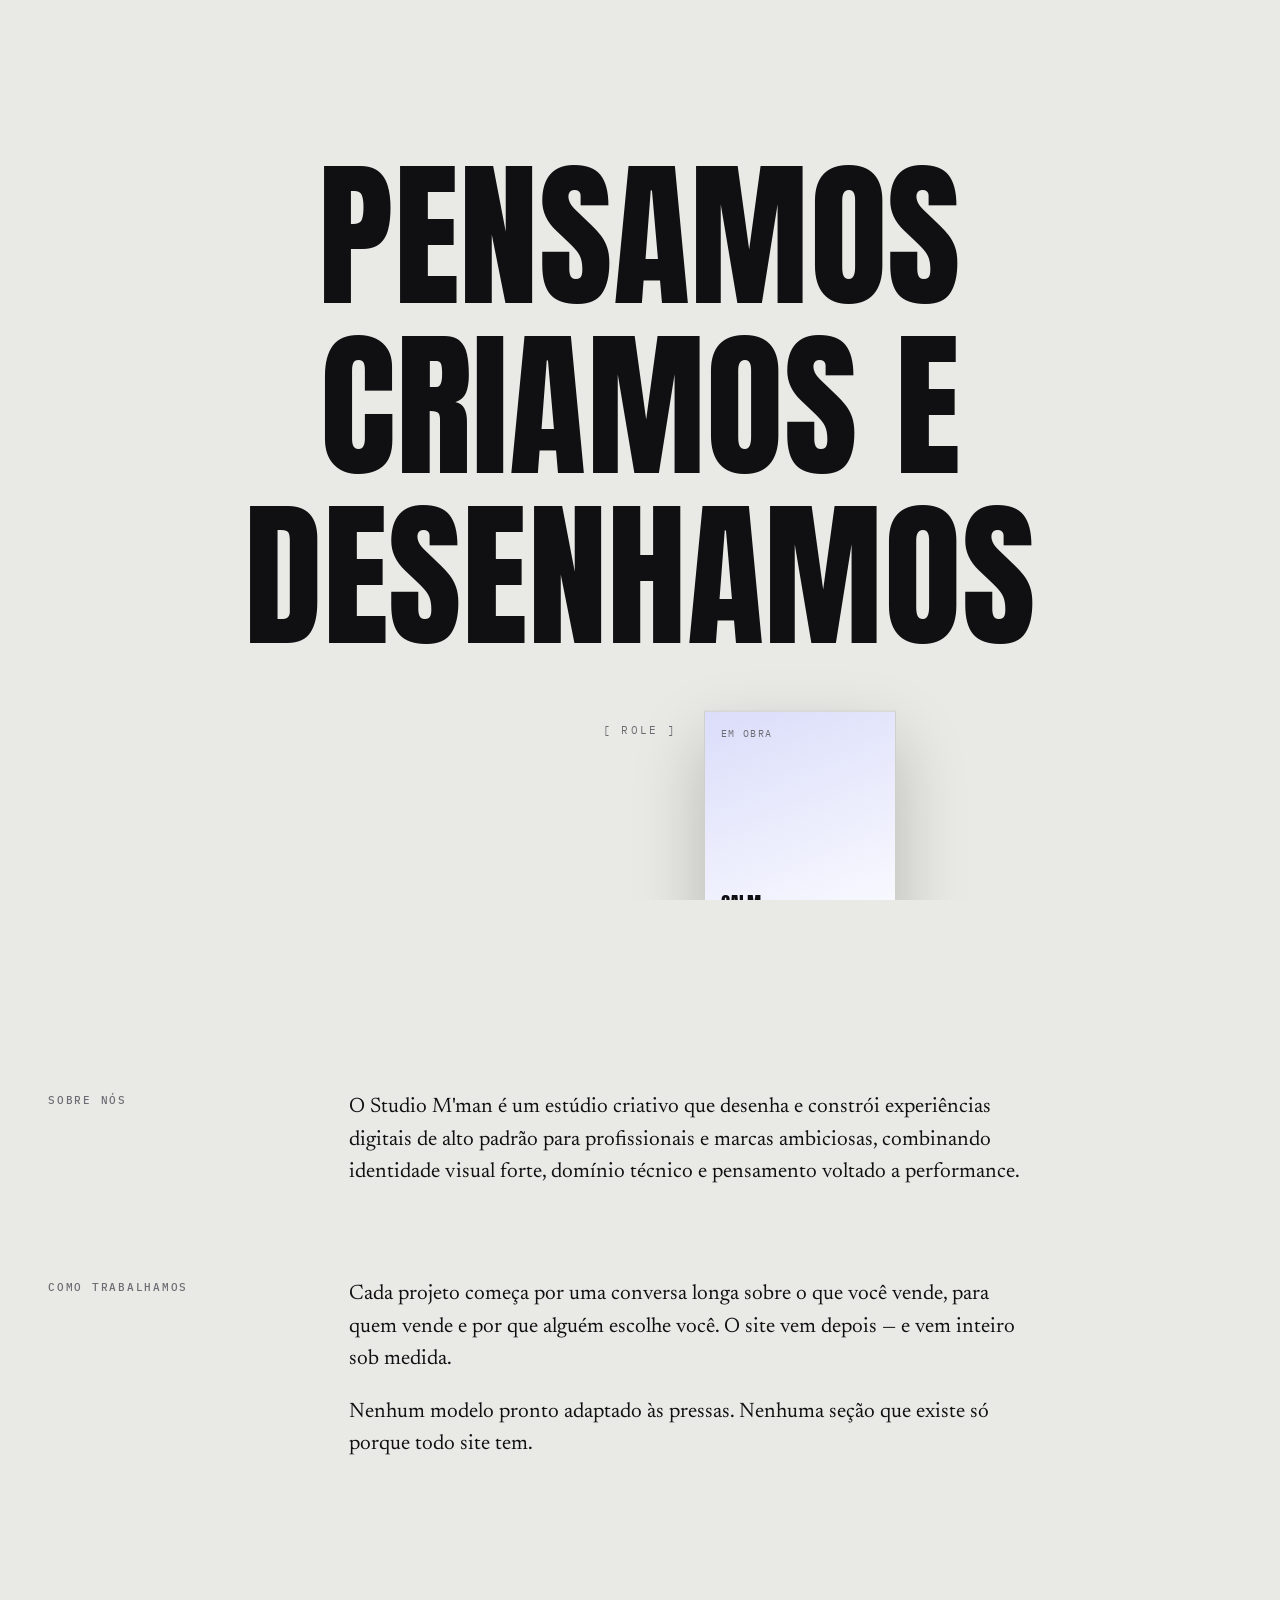
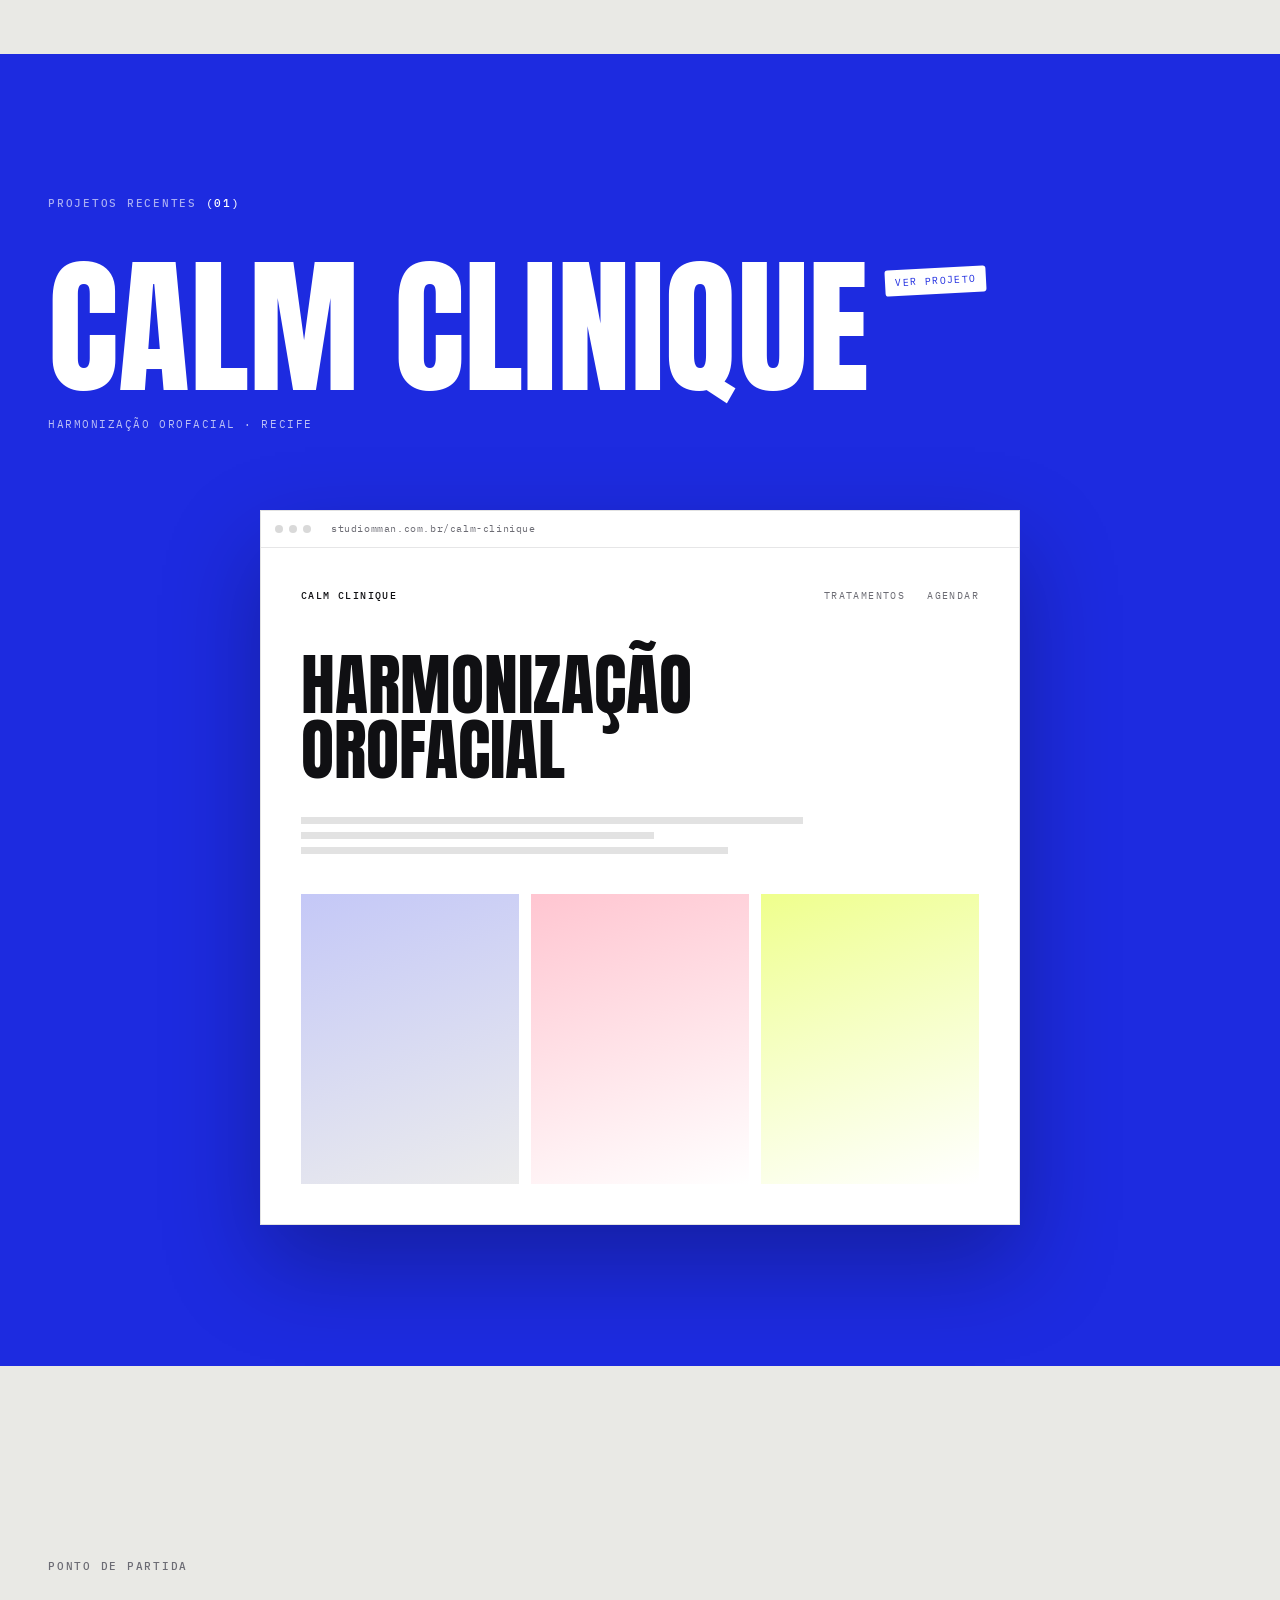
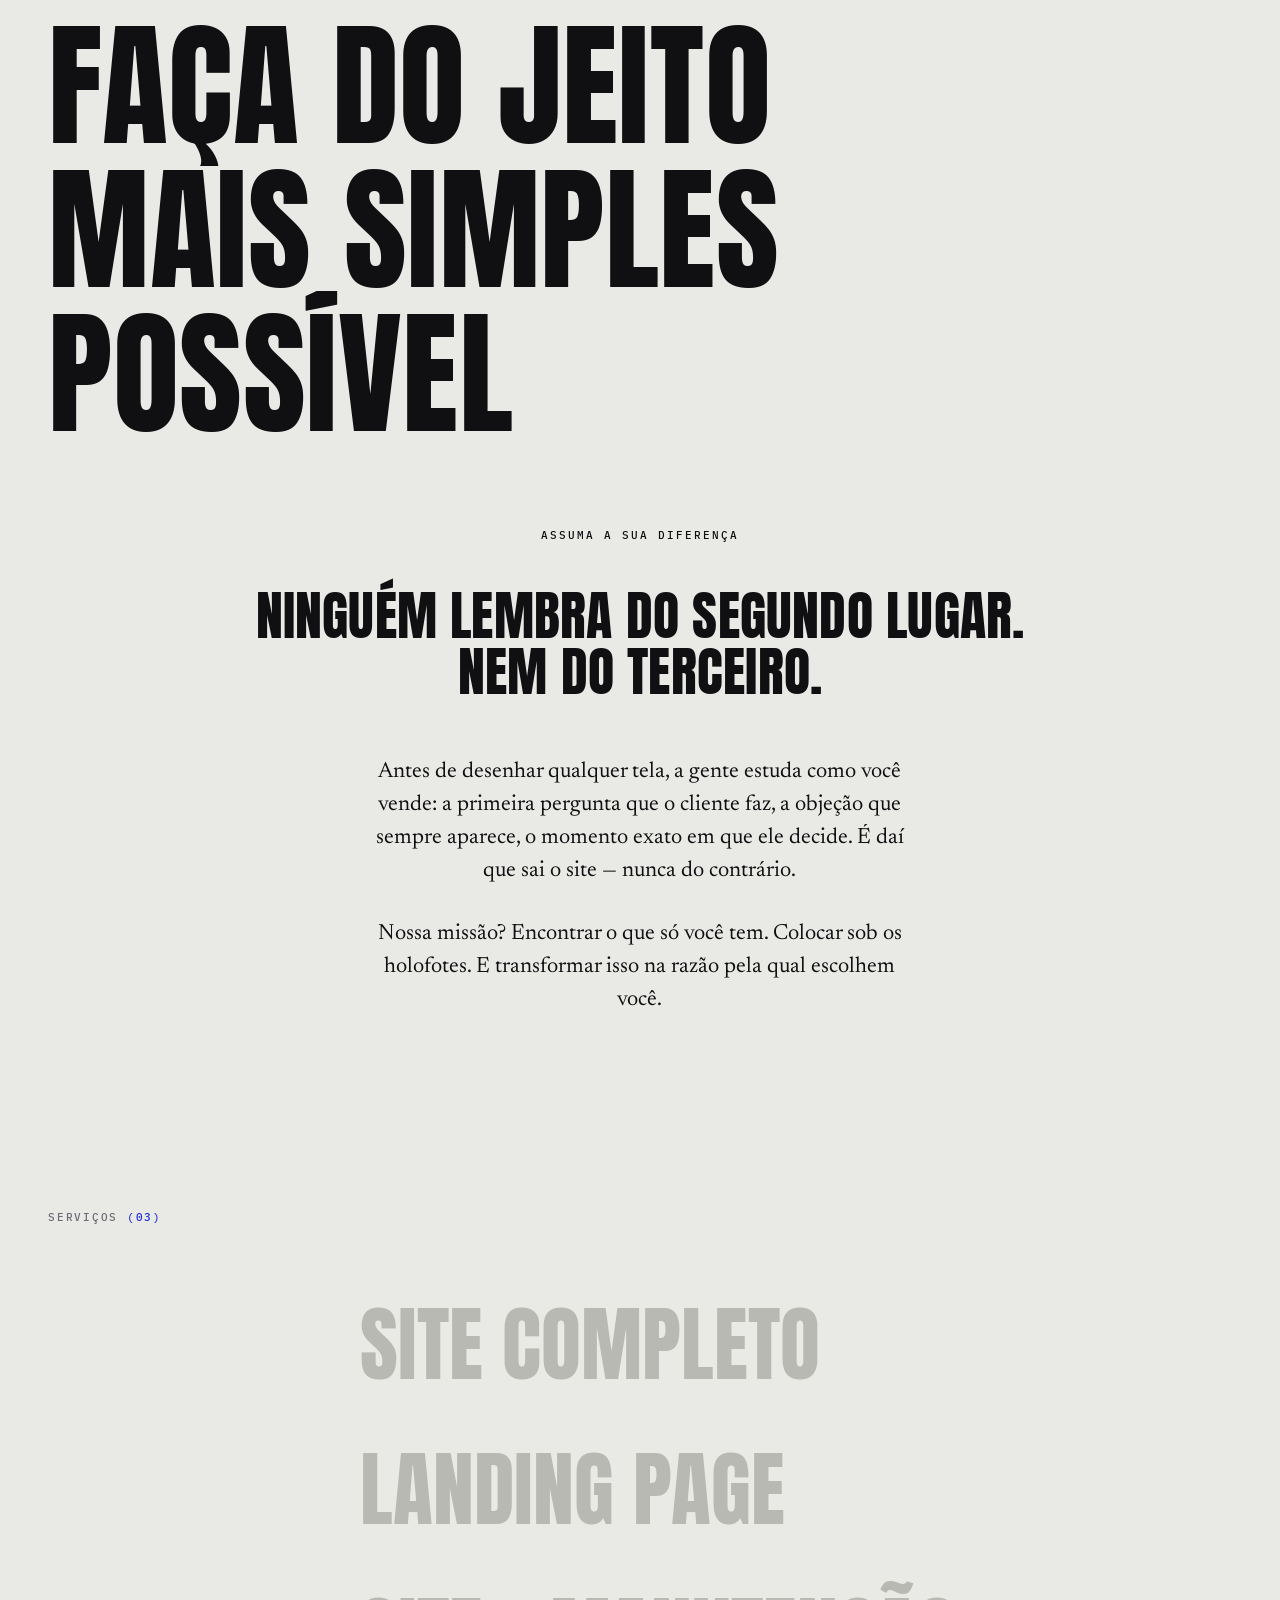
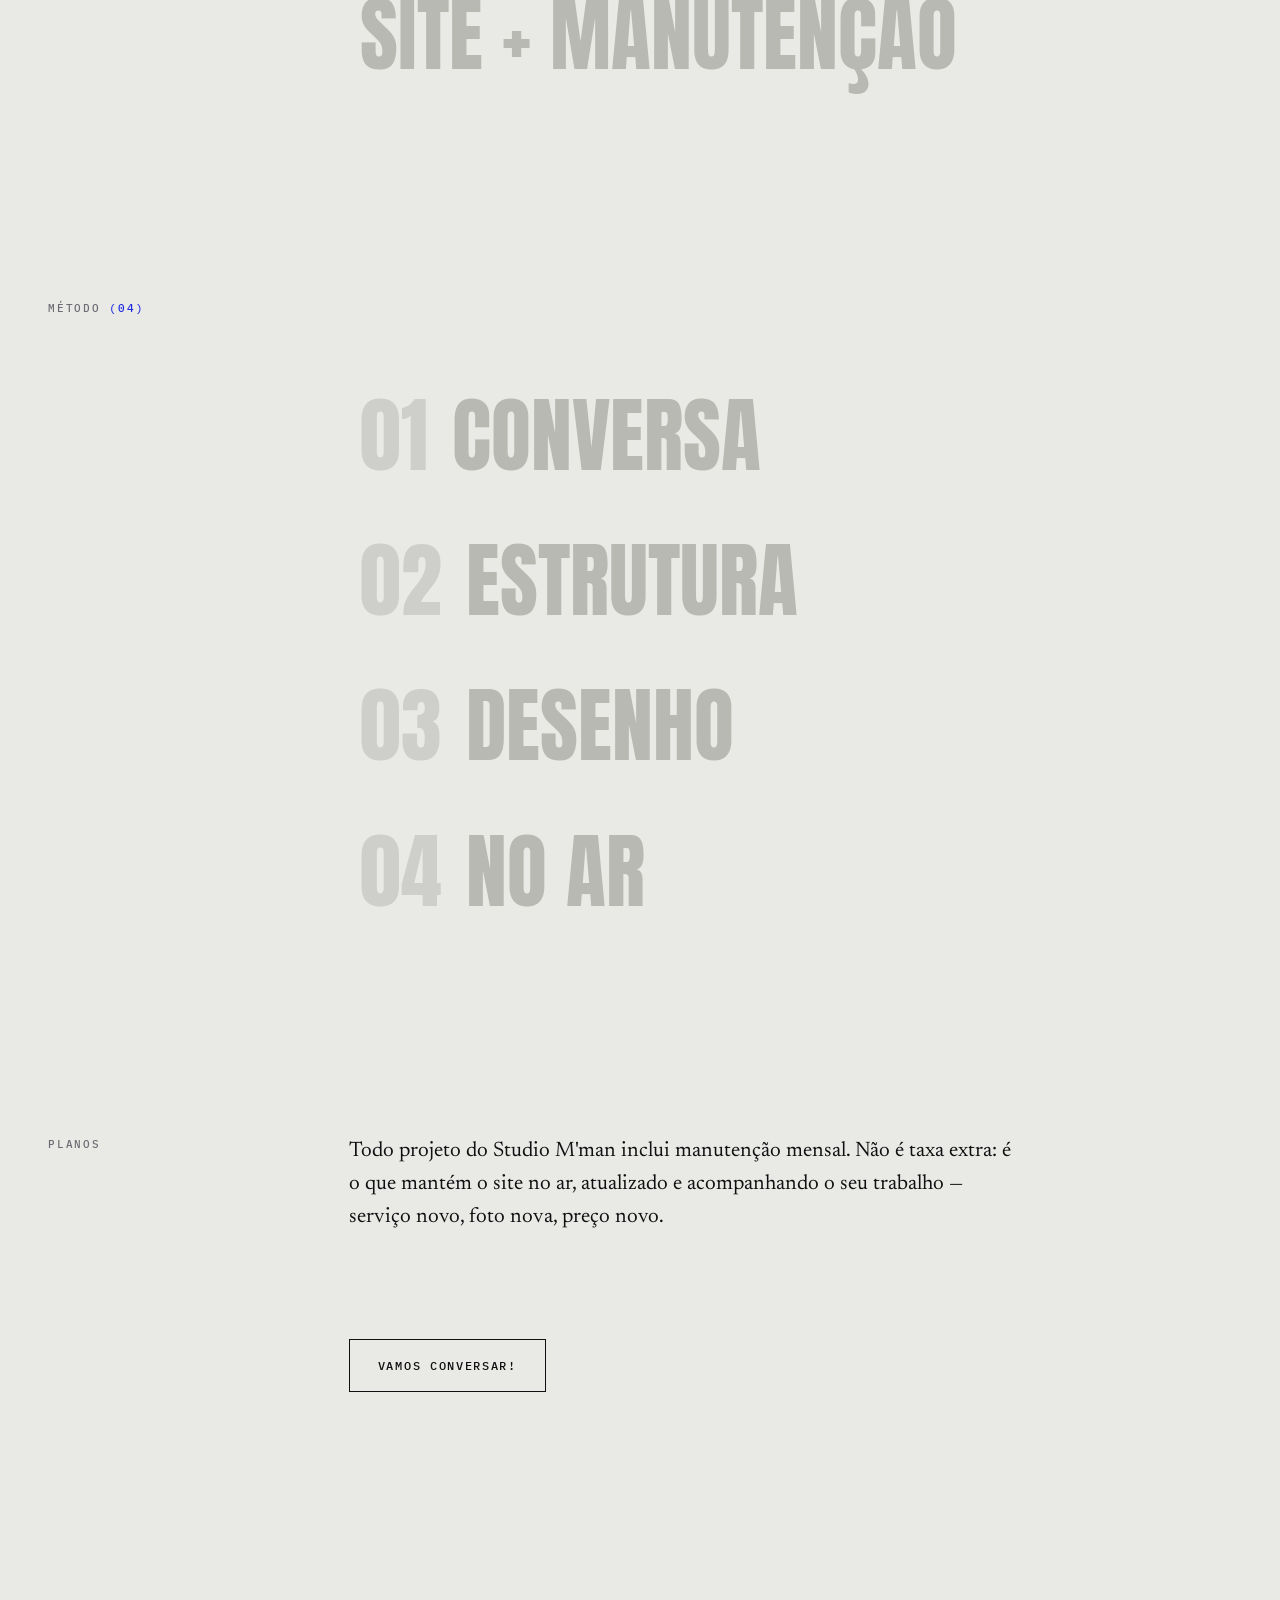
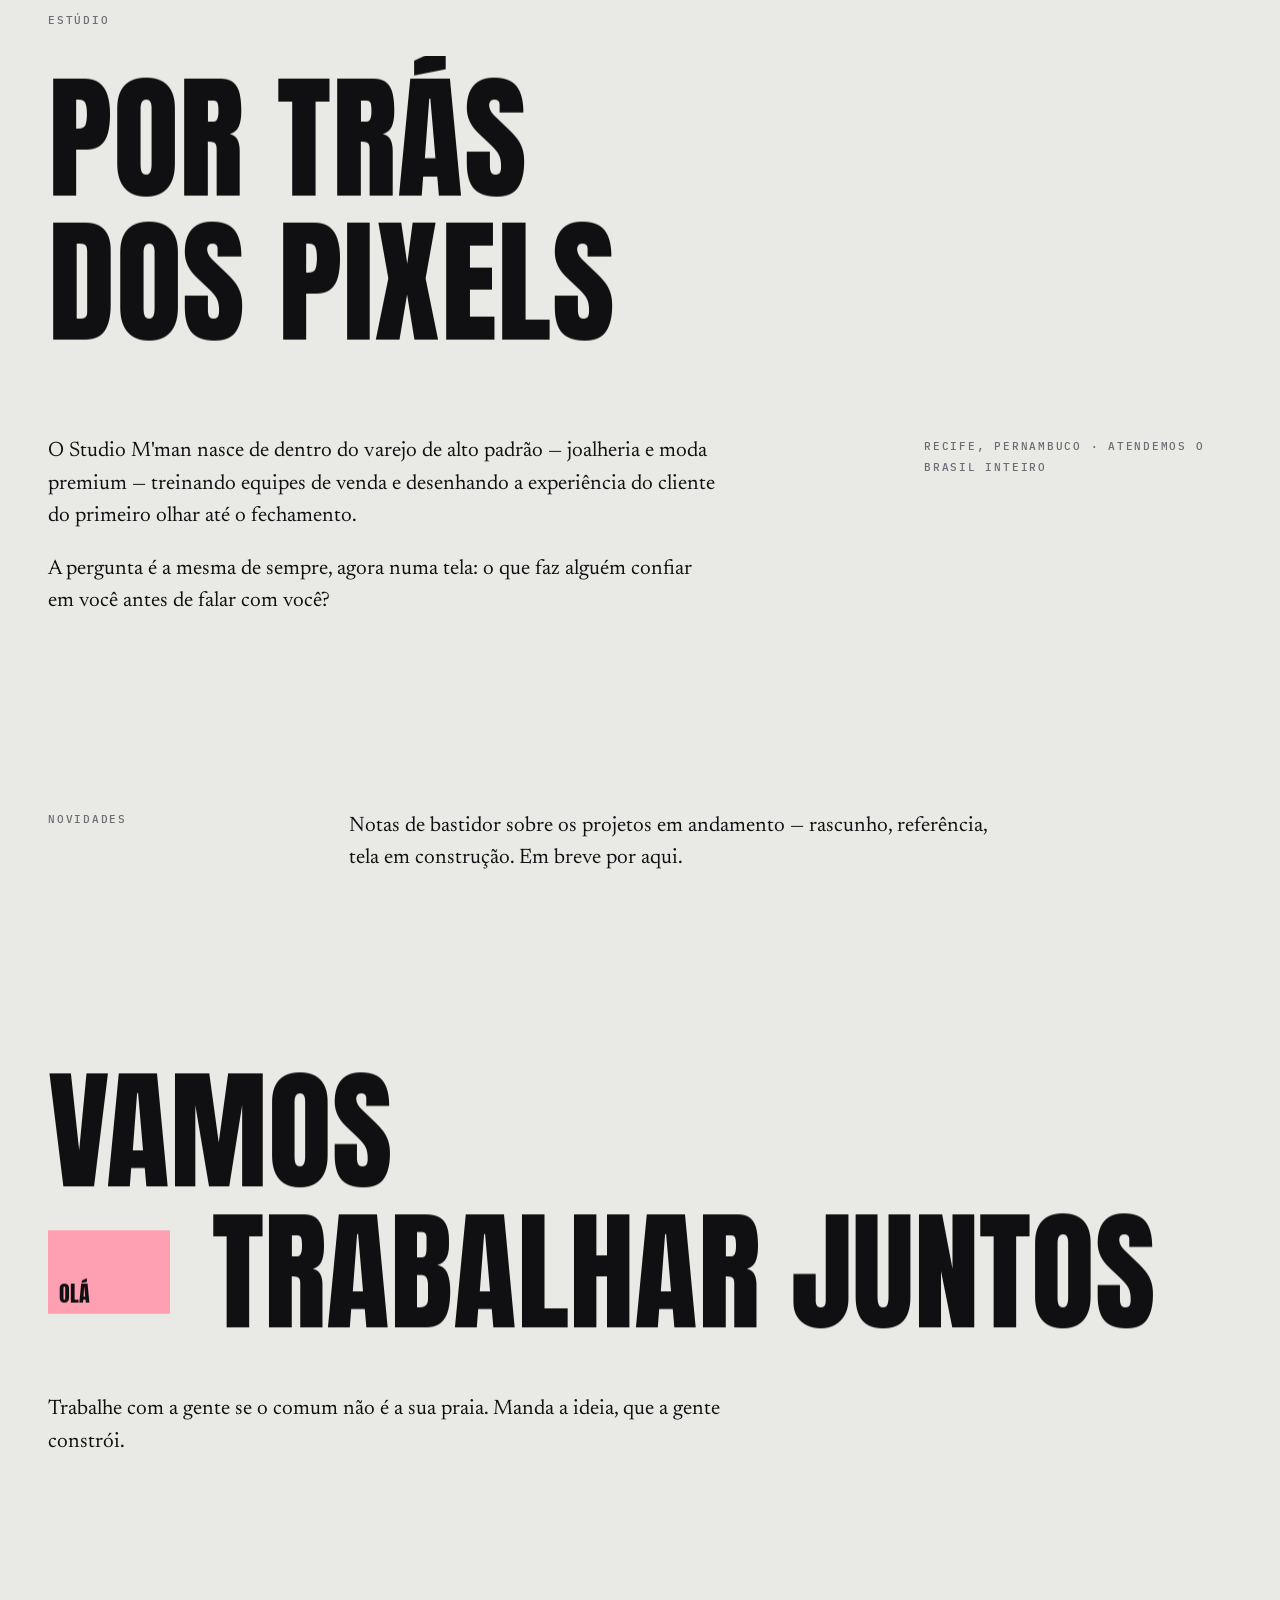
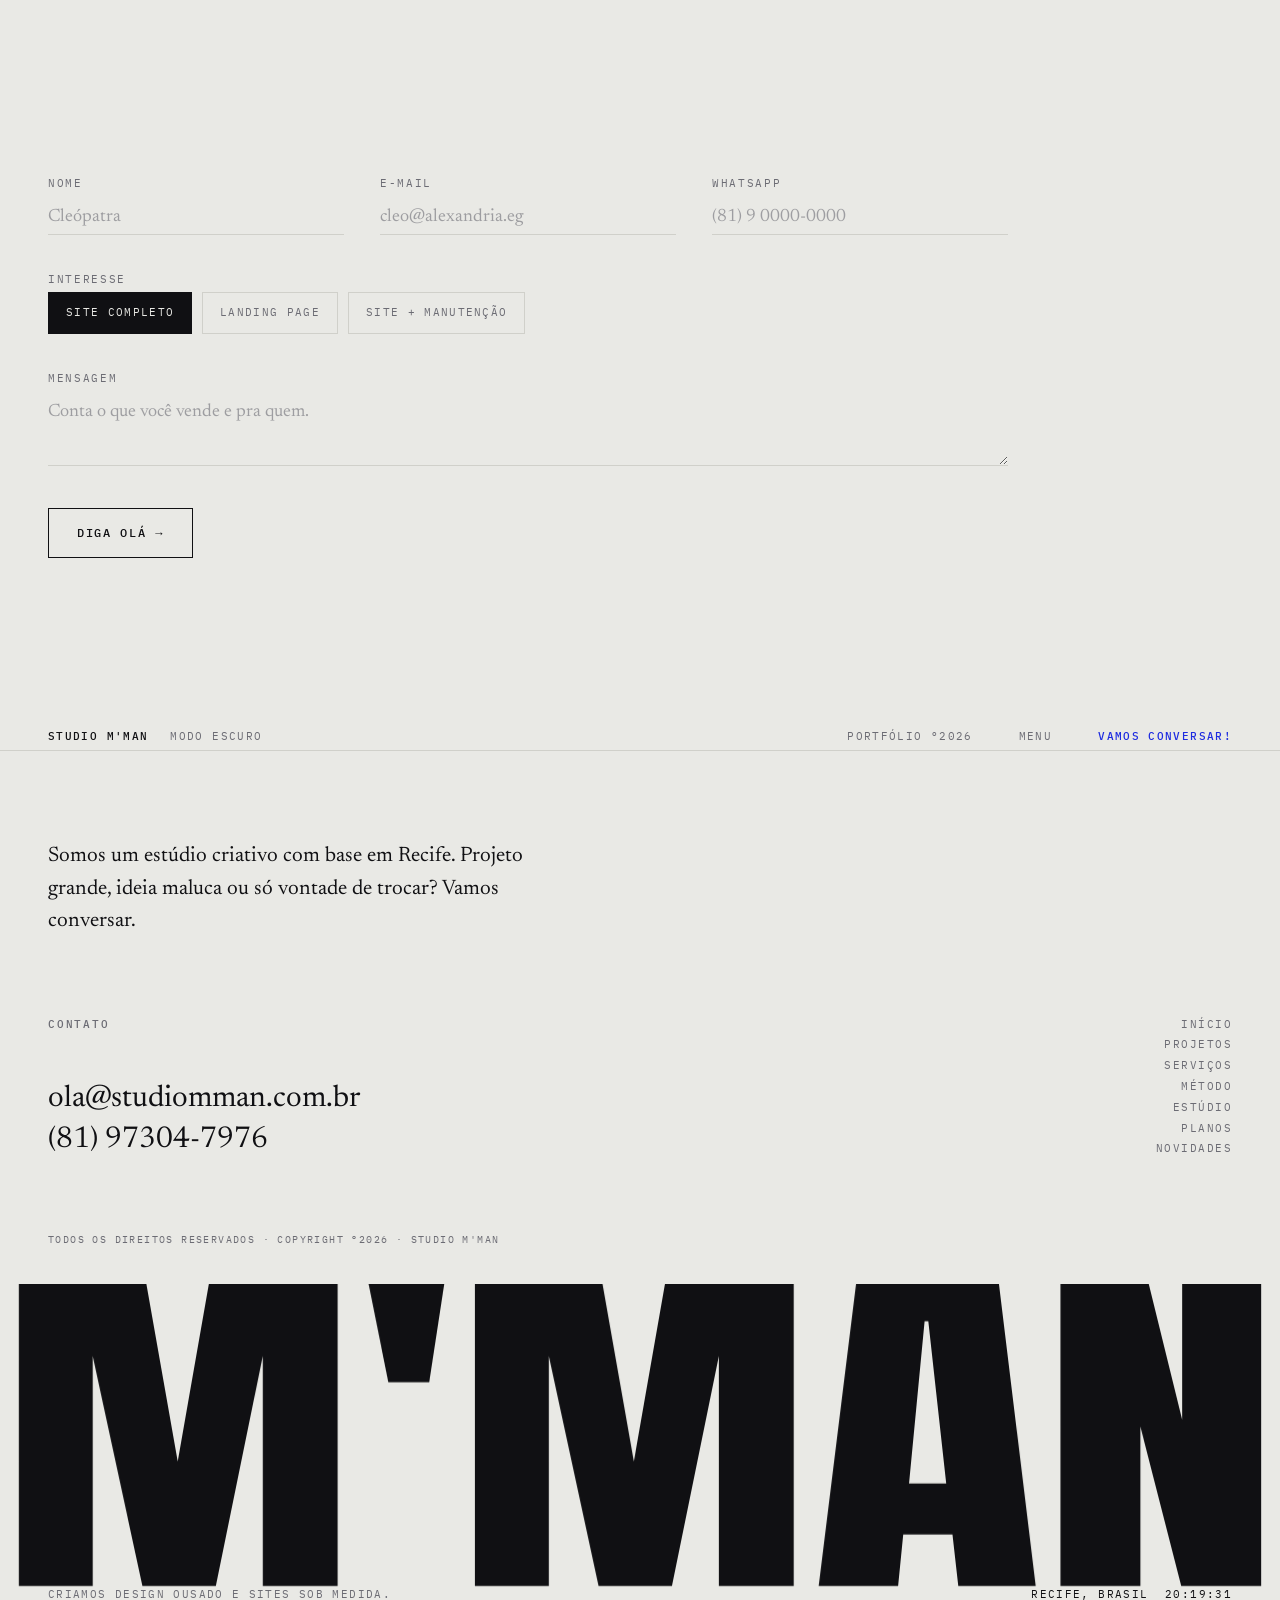
==== commit 5708f3c6: "Remove a promessa de código limpo da copy O estúdio não entrega sites escritos à mão, então "código " ====
--- a/index.html
+++ b/index.html
@@ -3,14 +3,14 @@
 <head>
 <meta charset="utf-8">
 <meta name="viewport" content="width=device-width, initial-scale=1">
-<title>Studio M'man — Criamos design ousado e código limpo</title>
+<title>Studio M'man — Criamos design ousado e sites sob medida</title>
 <meta name="description" content="Estúdio criativo em Recife. Desenhamos e construímos experiências digitais de alto padrão para profissionais e marcas ambiciosas.">
 <meta name="theme-color" content="#F0F0EC">
 
 <meta property="og:type" content="website">
 <meta property="og:locale" content="pt_BR">
 <meta property="og:title" content="Studio M'man">
-<meta property="og:description" content="Criamos design ousado e código limpo. Recife, Brasil.">
+<meta property="og:description" content="Criamos design ousado e sites sob medida. Recife, Brasil.">
 
 <link rel="icon" href="assets/img/favicon.svg" type="image/svg+xml">
 <link rel="preload" href="assets/fonts/anton-400-latin.woff2" as="font" type="font/woff2" crossorigin>
@@ -40,7 +40,7 @@
 </header>
 
 <div class="chrome chrome--bottom">
-  <span class="chrome__claim">Criamos design ousado e código limpo.</span>
+  <span class="chrome__claim">Criamos design ousado e sites sob medida.</span>
   <span class="chrome__clock">Recife, Brasil&nbsp;&nbsp;<time id="clock" datetime="">--:--:--</time></span>
 </div>
 
@@ -187,7 +187,7 @@
       </li>
       <li class="biglist__item" data-tag="Você opina antes">
         <h3><em>03</em>Desenho</h3>
-        <p class="prose">Identidade, tipografia e imagem. Você acompanha e opina antes de existir qualquer linha de código.</p>
+        <p class="prose">Identidade, tipografia e imagem. Você acompanha e opina antes de a primeira tela ser construída.</p>
       </li>
       <li class="biglist__item" data-tag="Por nossa conta">
         <h3><em>04</em>No ar</h3>
--- a/assets/css/style.css
+++ b/assets/css/style.css
@@ -719,6 +719,7 @@
 }
 
 @media (prefers-reduced-motion: reduce) {
+  html, html:not(.has-lerp) { scroll-behavior: auto; }
   *, *::before, *::after {
     animation-duration: .001ms !important;
     animation-iteration-count: 1 !important;
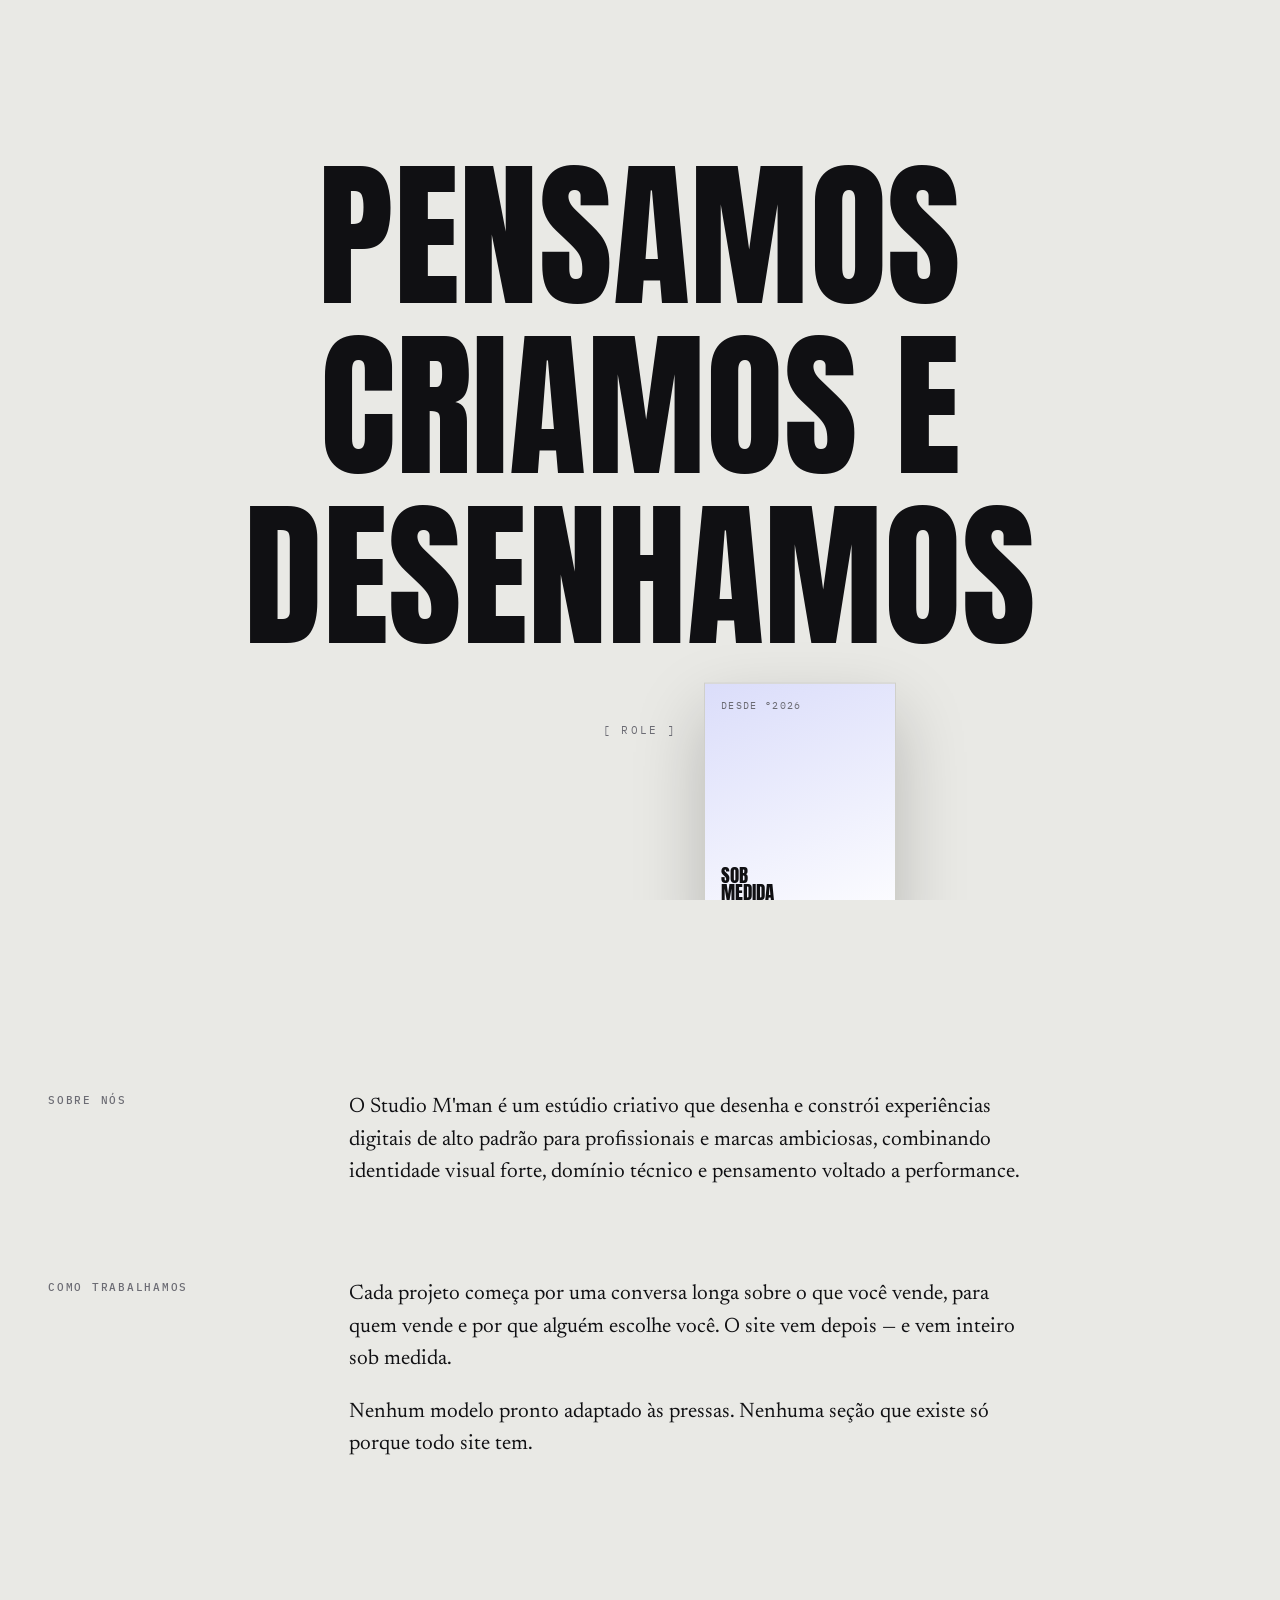
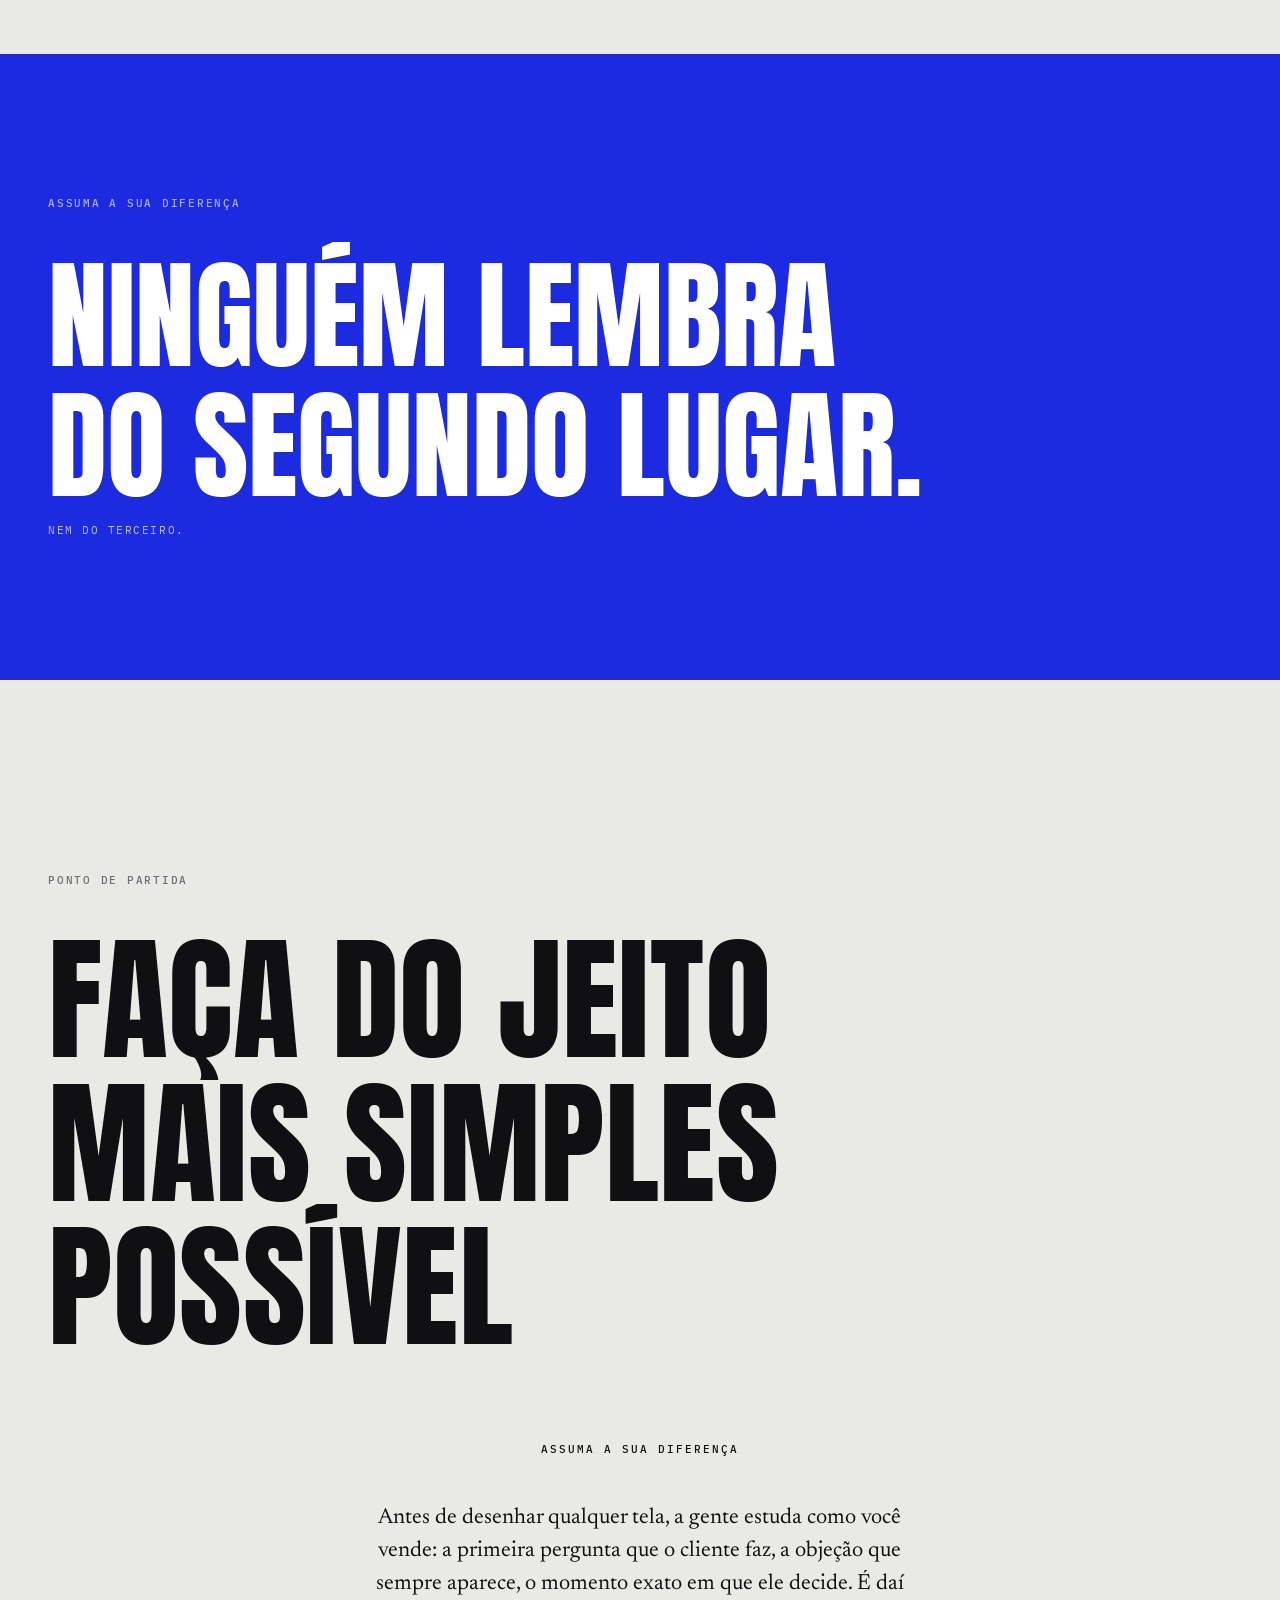
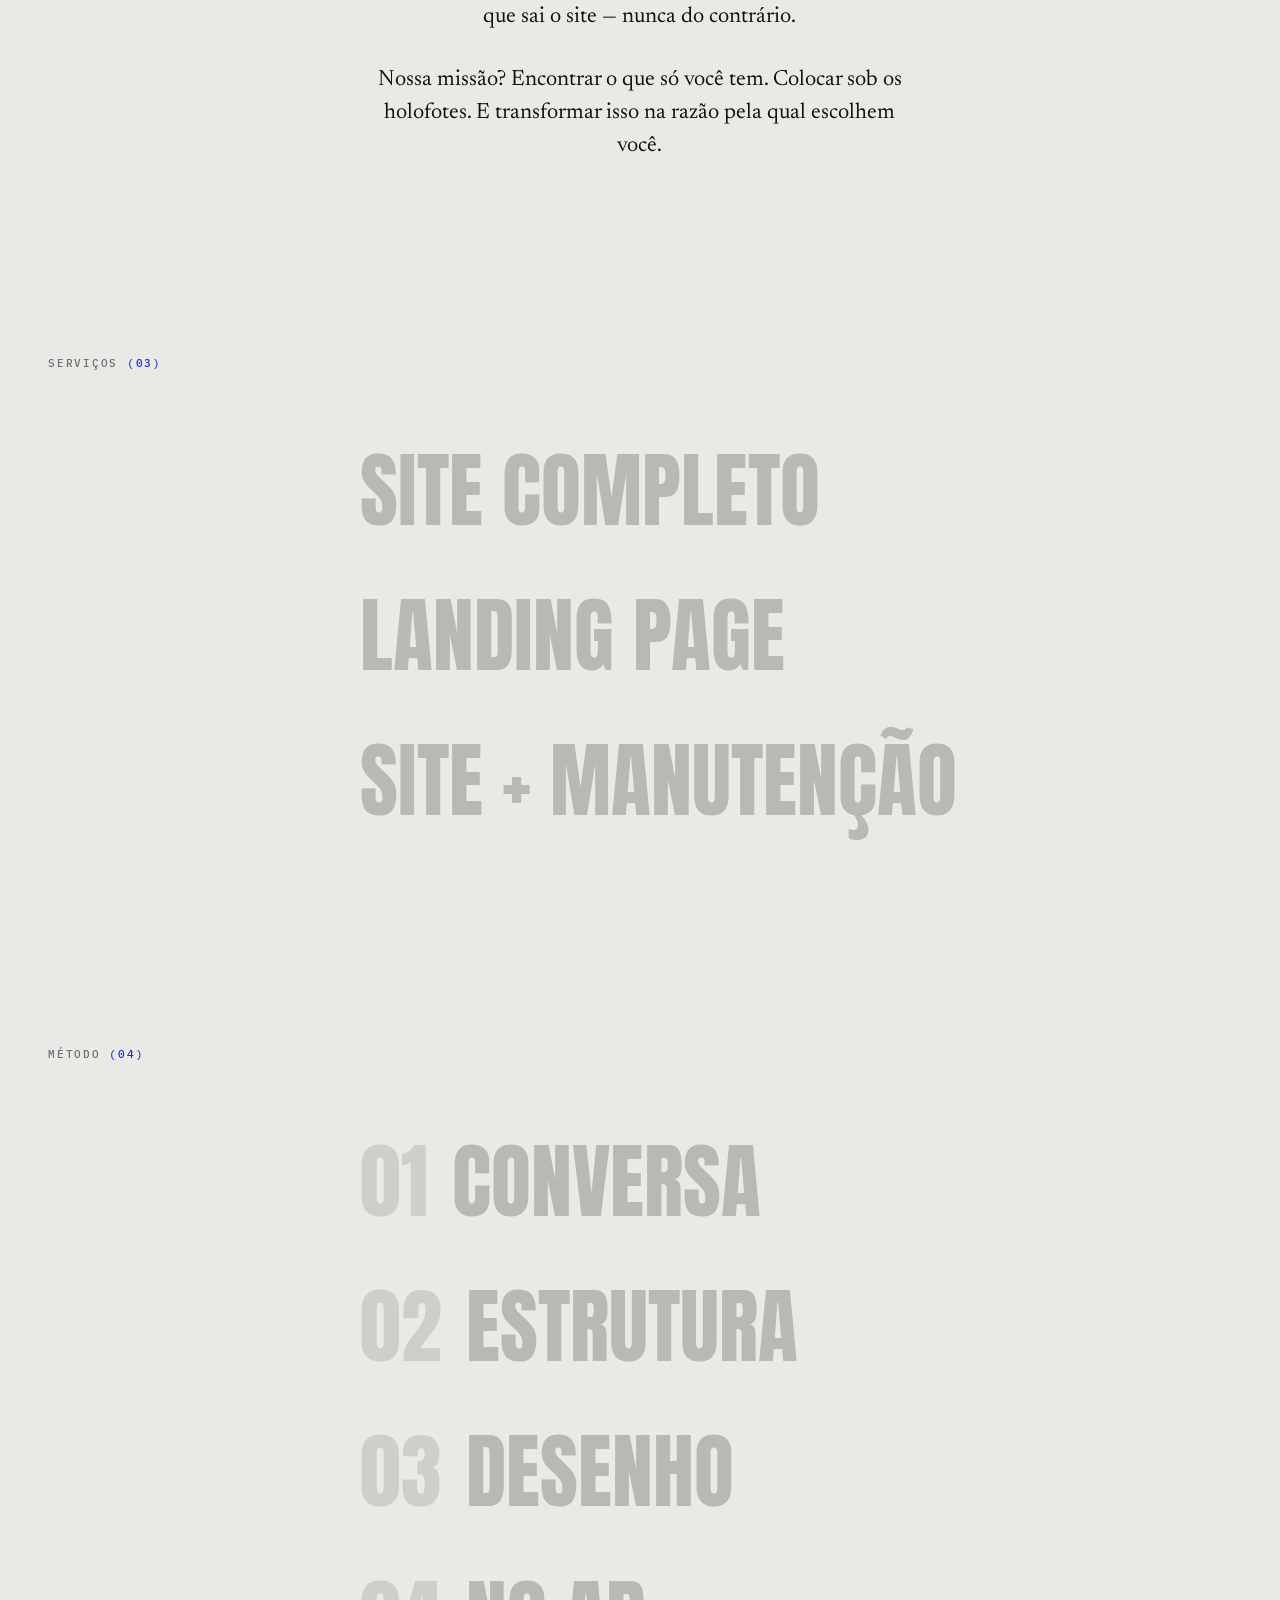
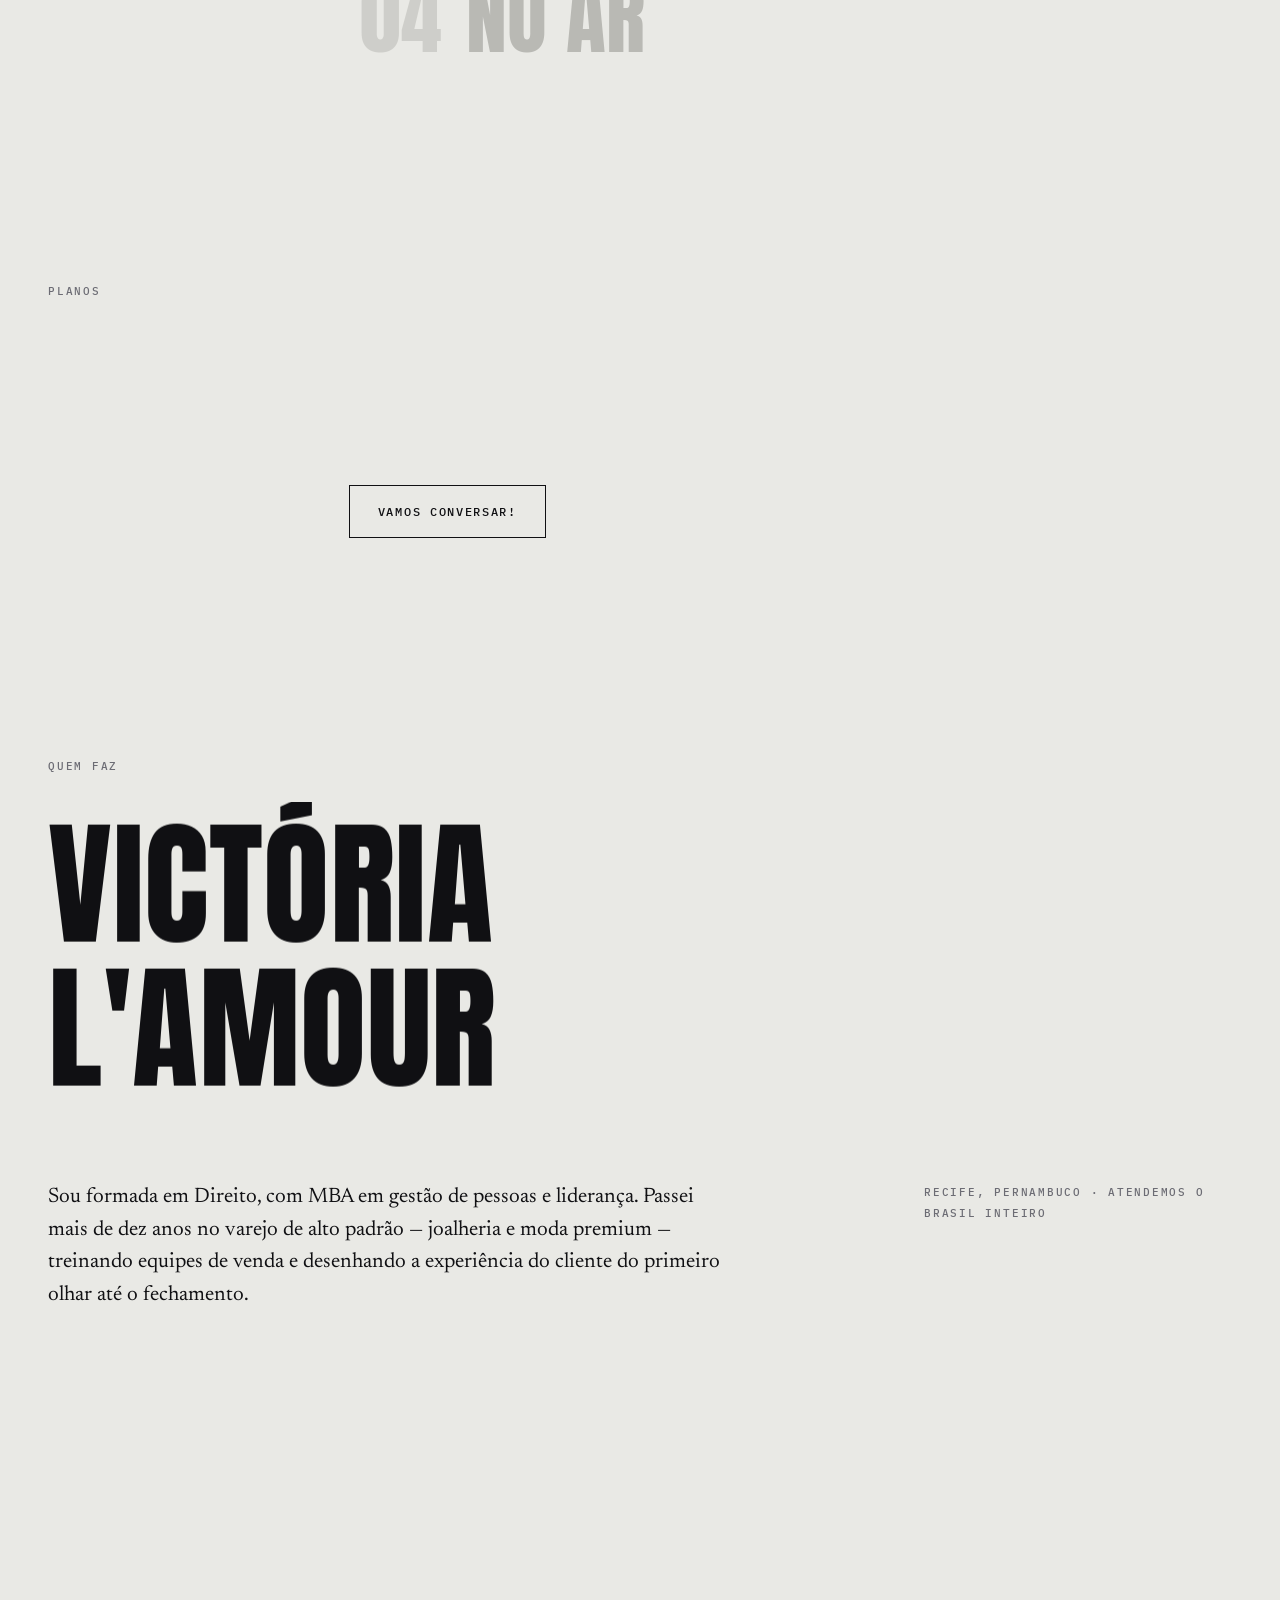
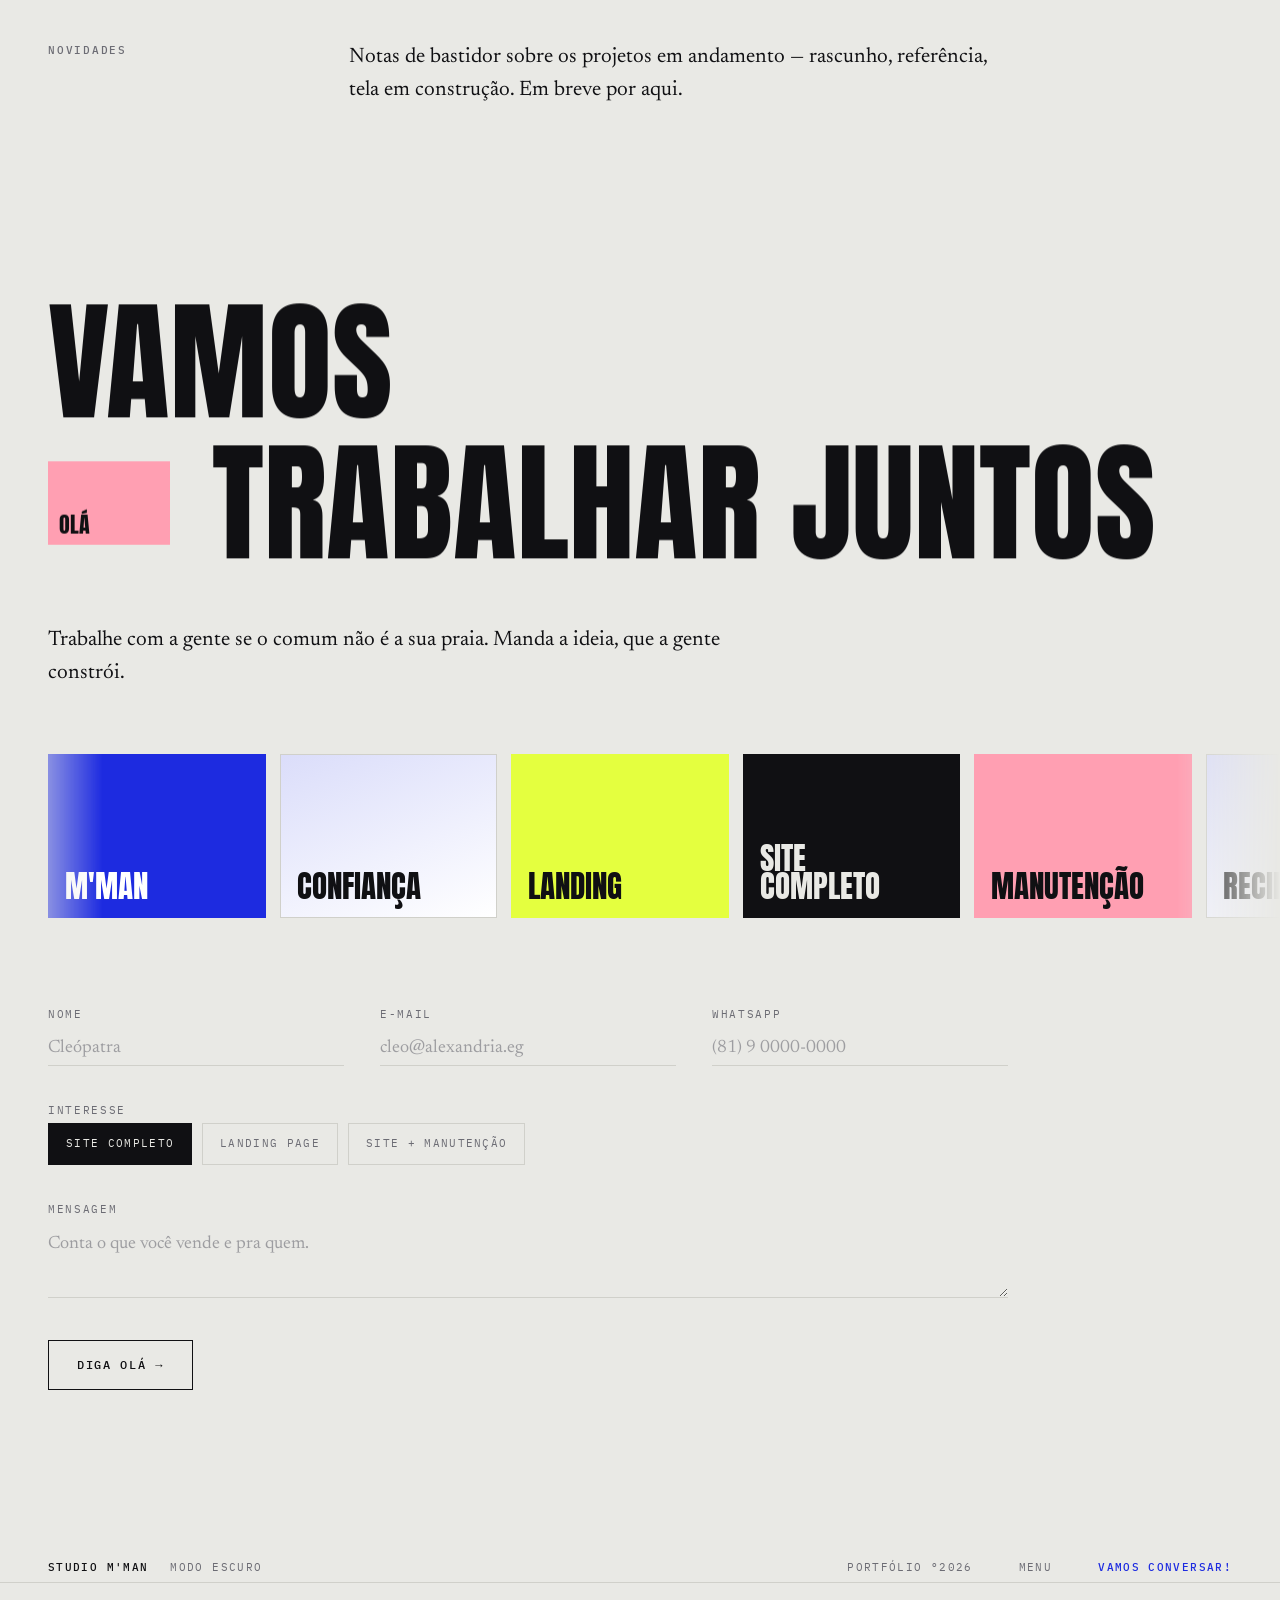
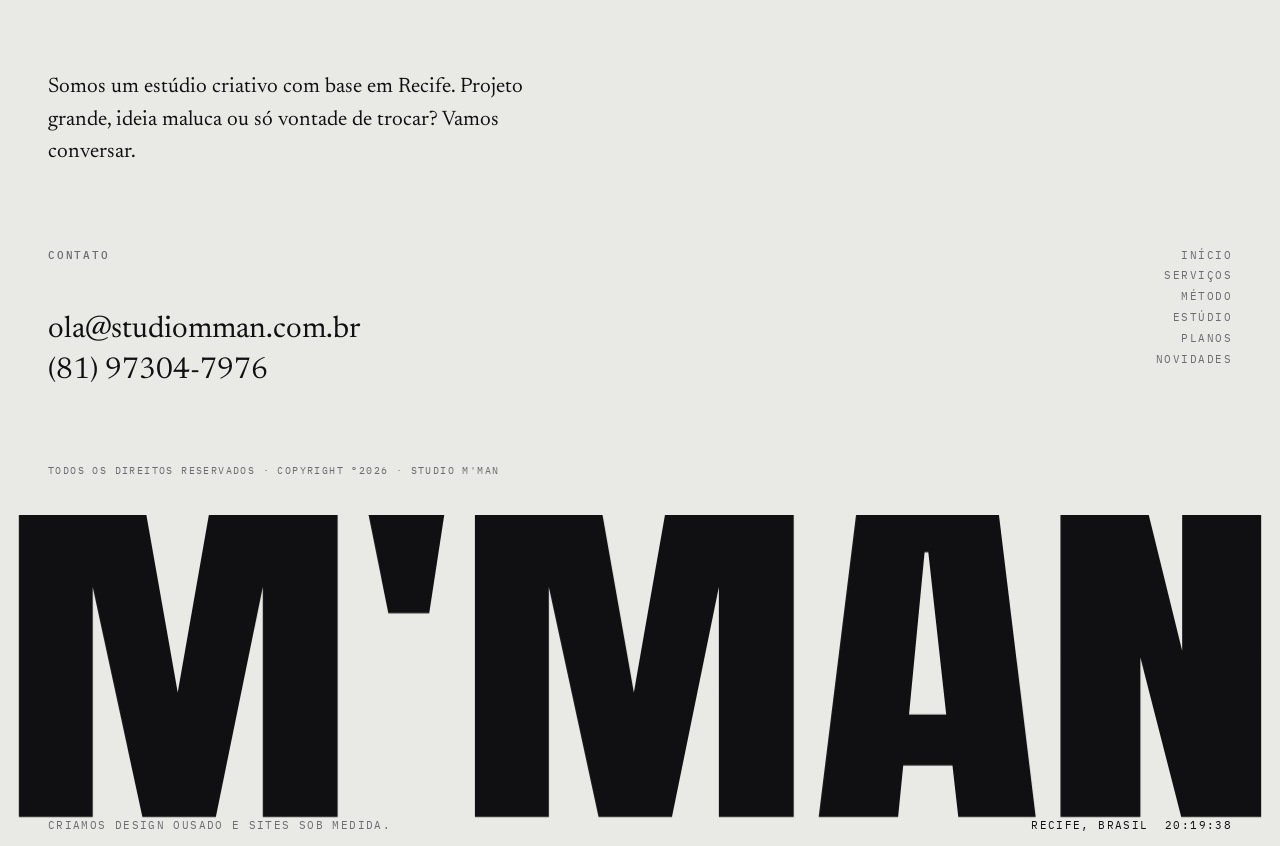
==== commit 31e3e5f5: "Remove a Calm Clinique e escreve a seção da fundadora A Calm Clinique ainda é uma prospecção, não um" ====
--- a/index.html
+++ b/index.html
@@ -48,7 +48,6 @@
 <div class="menu" id="menu" hidden>
   <nav class="menu__nav" aria-label="Navegação principal">
     <a href="#inicio"><span>Início</span></a>
-    <a href="#projetos"><span>Projetos</span></a>
     <a href="#servicos"><span>Serviços</span></a>
     <a href="#metodo"><span>Método</span></a>
     <a href="#estudio"><span>Estúdio</span></a>
@@ -77,8 +76,8 @@
   <!-- cartão que atravessa a manchete -->
   <div class="hero__card" data-parallax="-0.34" aria-hidden="true">
     <div class="tile tile--shot">
-      <span class="tile__kicker">Em obra</span>
-      <span class="tile__word">Calm<br>Clinique</span>
+      <span class="tile__kicker">Desde °2026</span>
+      <span class="tile__word">Sob<br>medida</span>
       <span class="tile__meta">Recife · PE</span>
     </div>
   </div>
@@ -100,26 +99,12 @@
   </div>
 </section>
 
-<!-- ============ 03 · projetos ============ -->
-<section class="takeover" id="projetos">
+<!-- ============ 03 · a virada ============ -->
+<section class="takeover" id="diferenca">
   <div class="takeover__inner">
-    <p class="label label--on">Projetos recentes <em>(01)</em></p>
-    <a class="takeover__link" href="#contato">
-      <h2 class="takeover__name" data-split>Calm Clinique</h2>
-      <span class="badge">Ver projeto</span>
-    </a>
-    <p class="takeover__cap">Harmonização orofacial · Recife</p>
-    <div class="takeover__media" data-scale>
-      <div class="mock" aria-hidden="true">
-        <div class="mock__bar"><i></i><i></i><i></i><span>studiomman.com.br/calm-clinique</span></div>
-        <div class="mock__body">
-          <div class="mock__nav"><span>Calm Clinique</span><span>Tratamentos</span><span>Agendar</span></div>
-          <p class="mock__h">Harmonização<br>orofacial</p>
-          <div class="mock__rows"><i style="width:74%"></i><i style="width:52%"></i><i style="width:63%"></i></div>
-          <div class="mock__cards"><i></i><i></i><i></i></div>
-        </div>
-      </div>
-    </div>
+    <p class="label label--on">Assuma a sua diferença</p>
+    <h2 class="takeover__name" data-lines>Ninguém lembra<br>do segundo lugar.</h2>
+    <p class="takeover__cap">Nem do terceiro.</p>
   </div>
 </section>
 
@@ -130,7 +115,6 @@
 
   <div class="statement" id="statement">
     <h3 class="statement__sub" data-words>Assuma a sua diferença</h3>
-    <p class="statement__big" data-words>Ninguém lembra do segundo lugar. Nem do terceiro.</p>
     <p class="statement__note" data-words>Antes de desenhar qualquer tela, a gente estuda como você vende: a primeira pergunta que o cliente faz, a objeção que sempre aparece, o momento exato em que ele decide. É daí que sai o site — nunca do contrário.</p>
     <p class="statement__note" data-words>Nossa missão? Encontrar o que só você tem. Colocar sob os holofotes. E transformar isso na razão pela qual escolhem você.</p>
   </div>
@@ -207,15 +191,16 @@
   </div>
 </section>
 
-<!-- ============ 08 · estúdio ============ -->
+<!-- ============ 08 · quem faz ============ -->
 <section class="sec" id="estudio">
-  <p class="label">Estúdio</p>
-  <h2 class="display" data-lines>Por trás<br>dos pixels</h2>
+  <p class="label">Quem faz</p>
+  <h2 class="display" data-lines>Victória<br>L'Amour</h2>
 
   <div class="studio__grid">
     <div>
-      <p class="prose reveal">O Studio M'man nasce de dentro do varejo de alto padrão — joalheria e moda premium — treinando equipes de venda e desenhando a experiência do cliente do primeiro olhar até o fechamento.</p>
-      <p class="prose reveal">A pergunta é a mesma de sempre, agora numa tela: o que faz alguém confiar em você antes de falar com você?</p>
+      <p class="prose reveal">Sou formada em Direito, com MBA em gestão de pessoas e liderança. Passei mais de dez anos no varejo de alto padrão — joalheria e moda premium — treinando equipes de venda e desenhando a experiência do cliente do primeiro olhar até o fechamento.</p>
+      <p class="prose reveal">Hoje faço a mesma coisa numa tela. A pergunta é a mesma de sempre: o que faz alguém confiar em você antes de falar com você?</p>
+      <p class="prose reveal">M'man vem de maman, mãe em francês. É como meus filhos me chamam.</p>
     </div>
     <p class="label label--base reveal">Recife, Pernambuco · Atendemos o Brasil inteiro</p>
   </div>
@@ -295,8 +280,7 @@
       </div>
       <nav class="footer__nav" aria-label="Rodapé">
         <a href="#inicio">Início</a>
-        <a href="#projetos">Projetos</a>
-        <a href="#servicos">Serviços</a>
+          <a href="#servicos">Serviços</a>
         <a href="#metodo">Método</a>
         <a href="#estudio">Estúdio</a>
         <a href="#planos">Planos</a>
--- a/assets/css/style.css
+++ b/assets/css/style.css
@@ -395,15 +395,9 @@
 
 .takeover__name {
   font-family: var(--display); font-weight: 400;
-  font-size: clamp(44px, 11.6vw, 166px);
-  line-height: .94; text-transform: uppercase; margin: 0;
-}
-.takeover__name .ch {
-  display: inline-block;
-  transform: translateY(105%);
-  transition: transform .8s var(--swing);
-}
-.takeover.is-in .takeover__name .ch { transform: none; }
+  font-size: clamp(38px, 9.4vw, 140px);
+  line-height: .96; text-transform: uppercase; margin: 0;
+}
 
 .takeover__link:hover .badge,
 .takeover__link:focus-visible .badge { opacity: 1; transform: rotate(-3deg); }
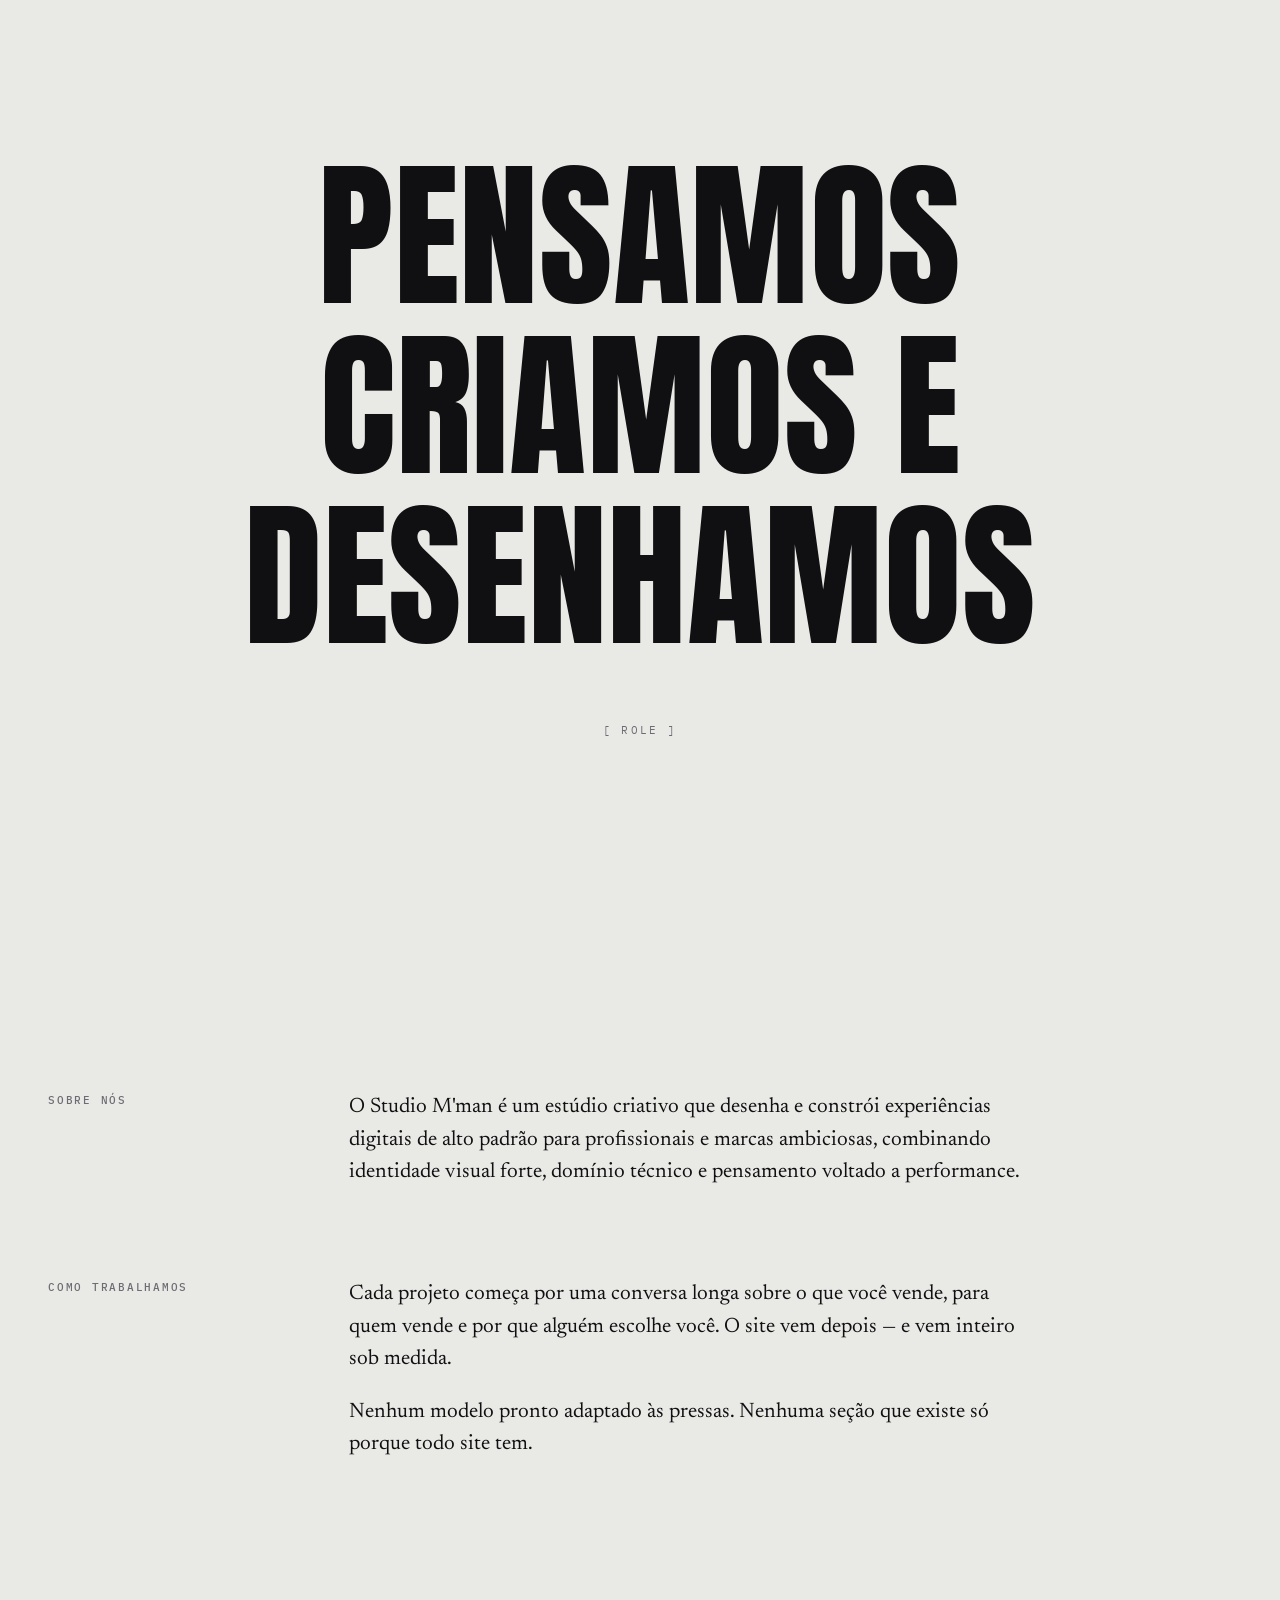
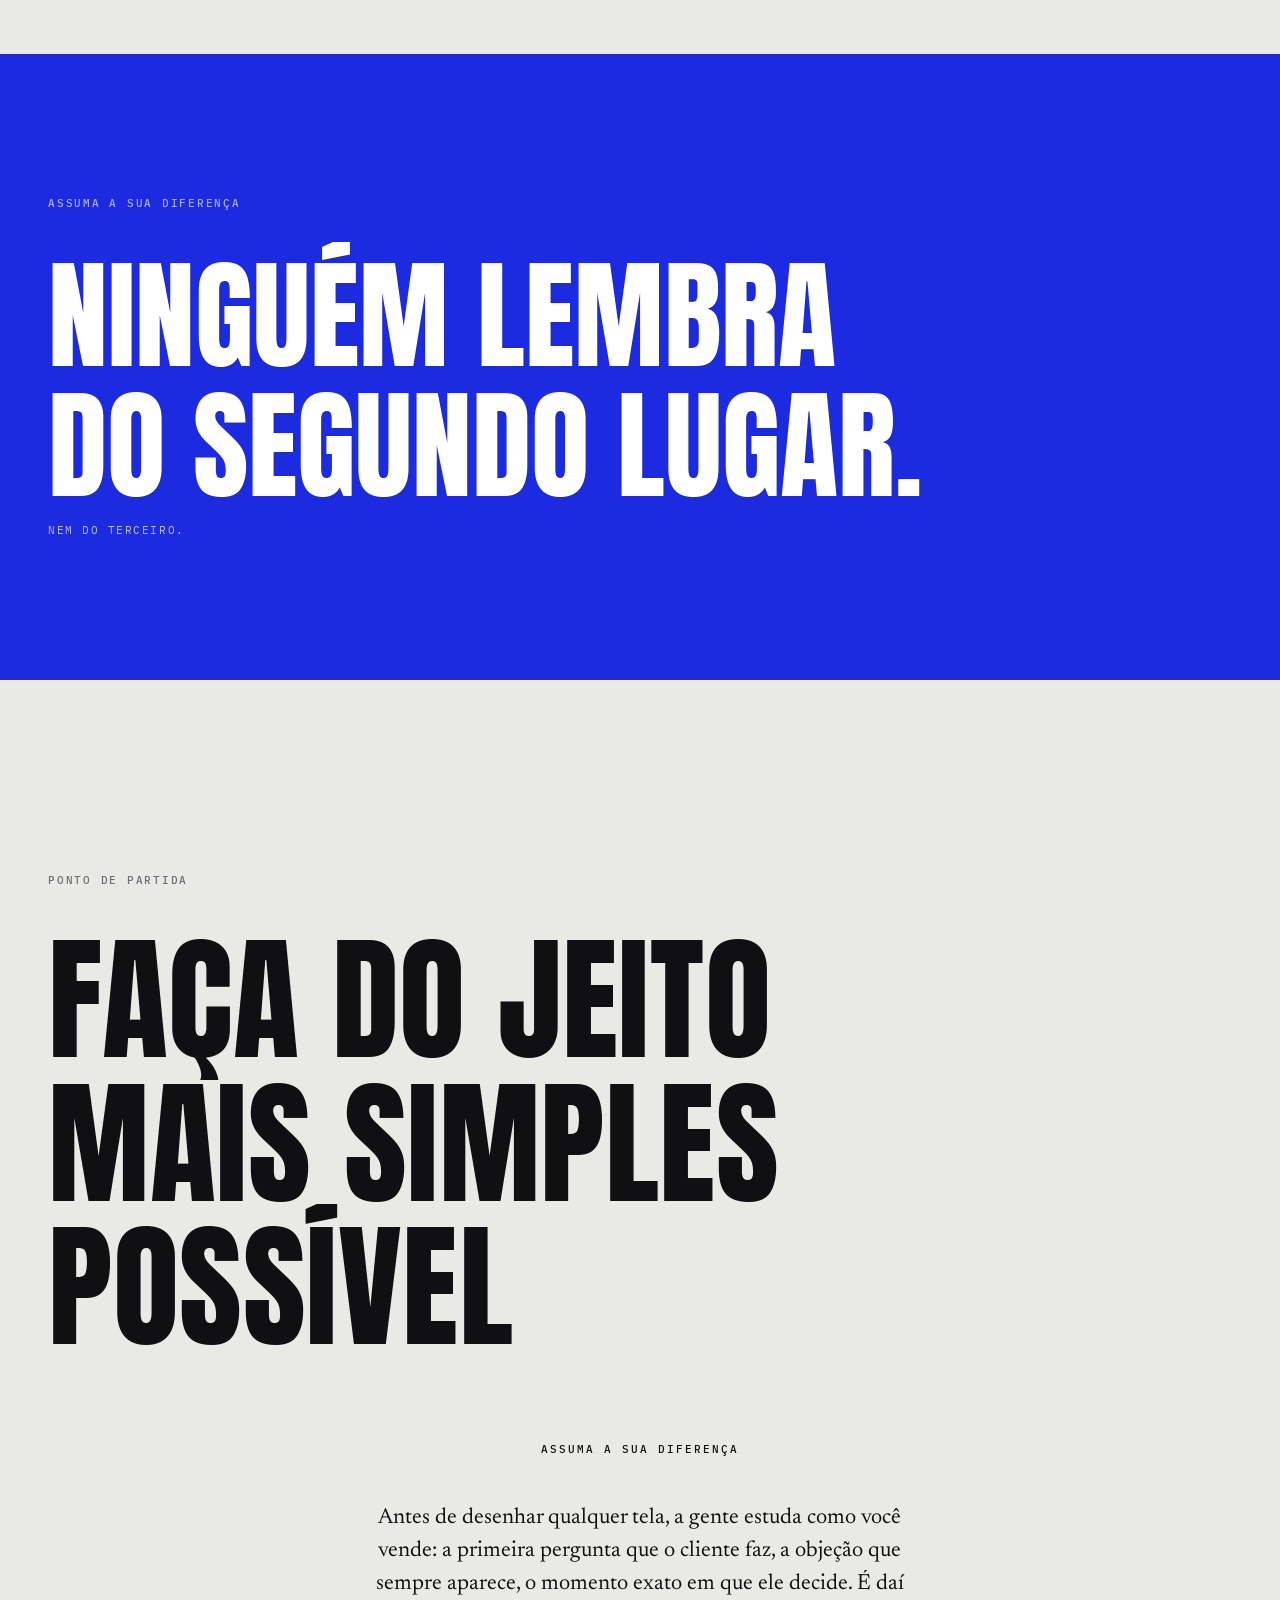
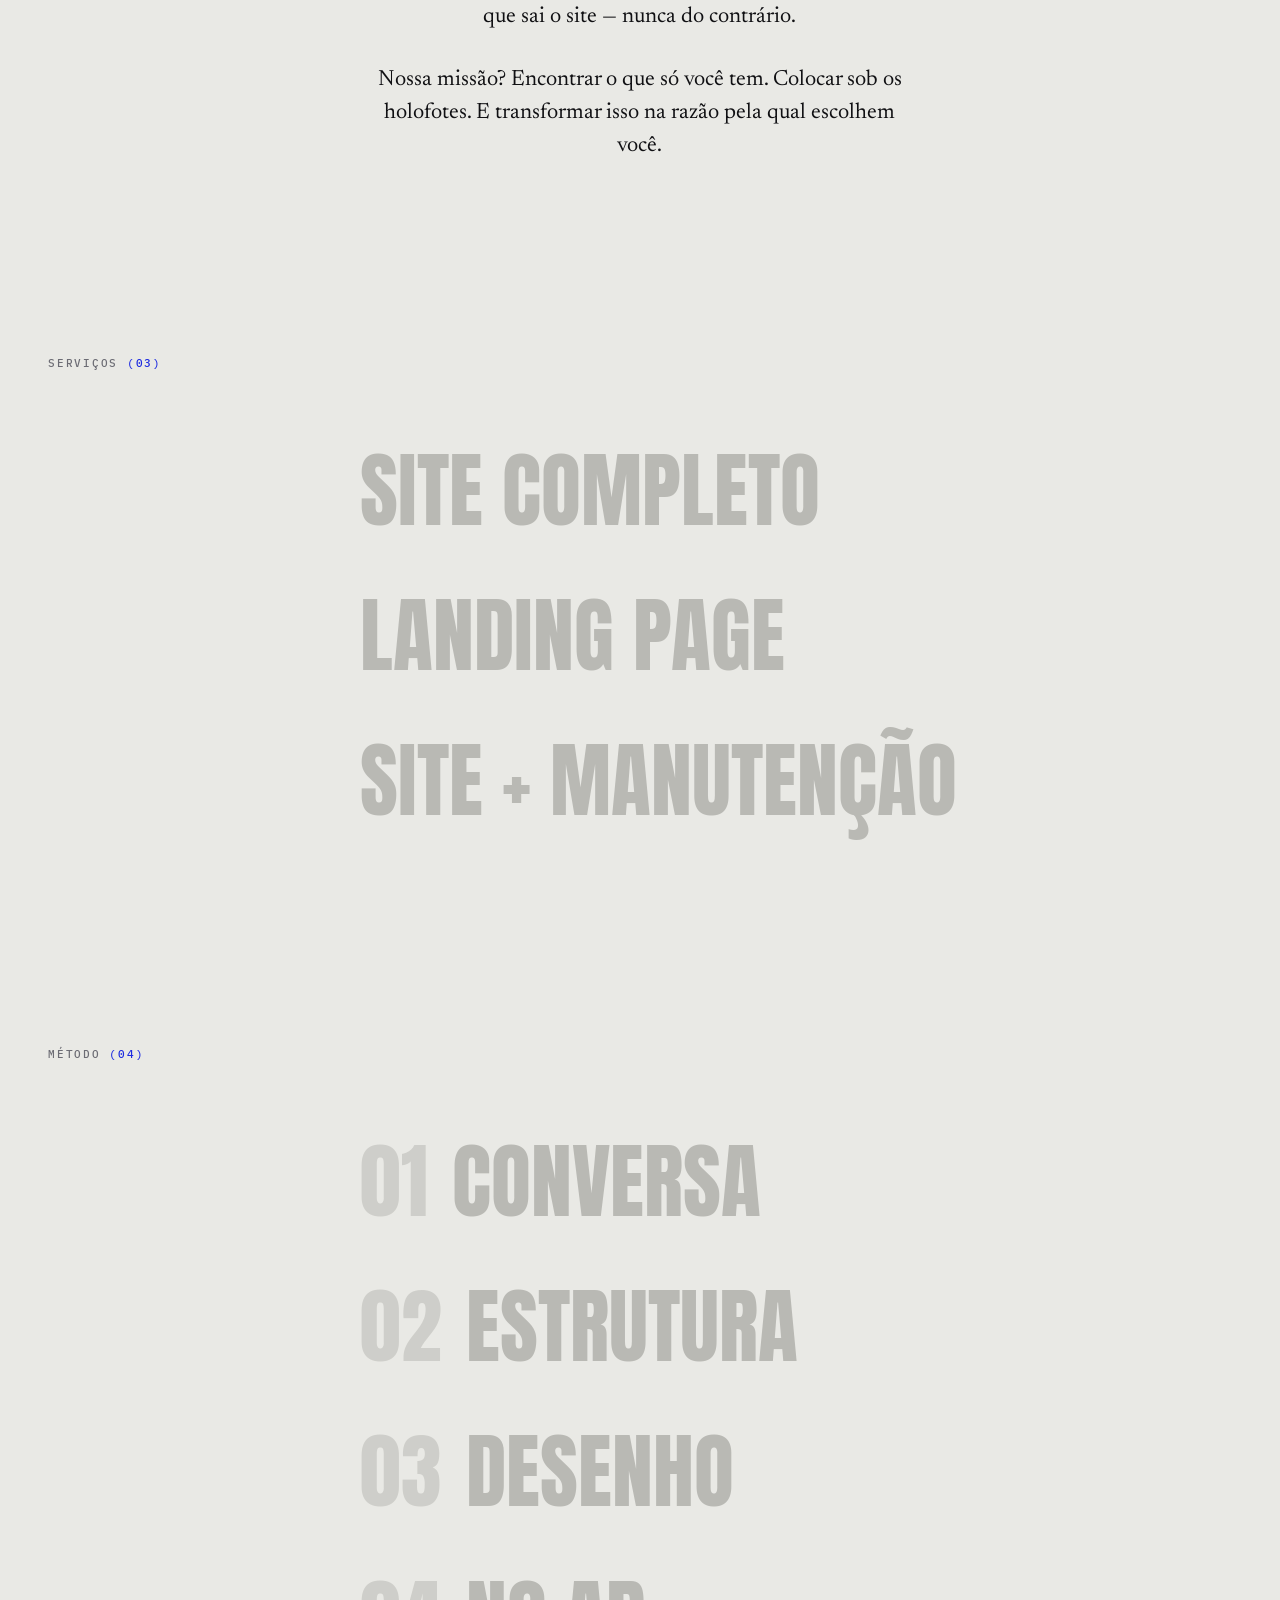
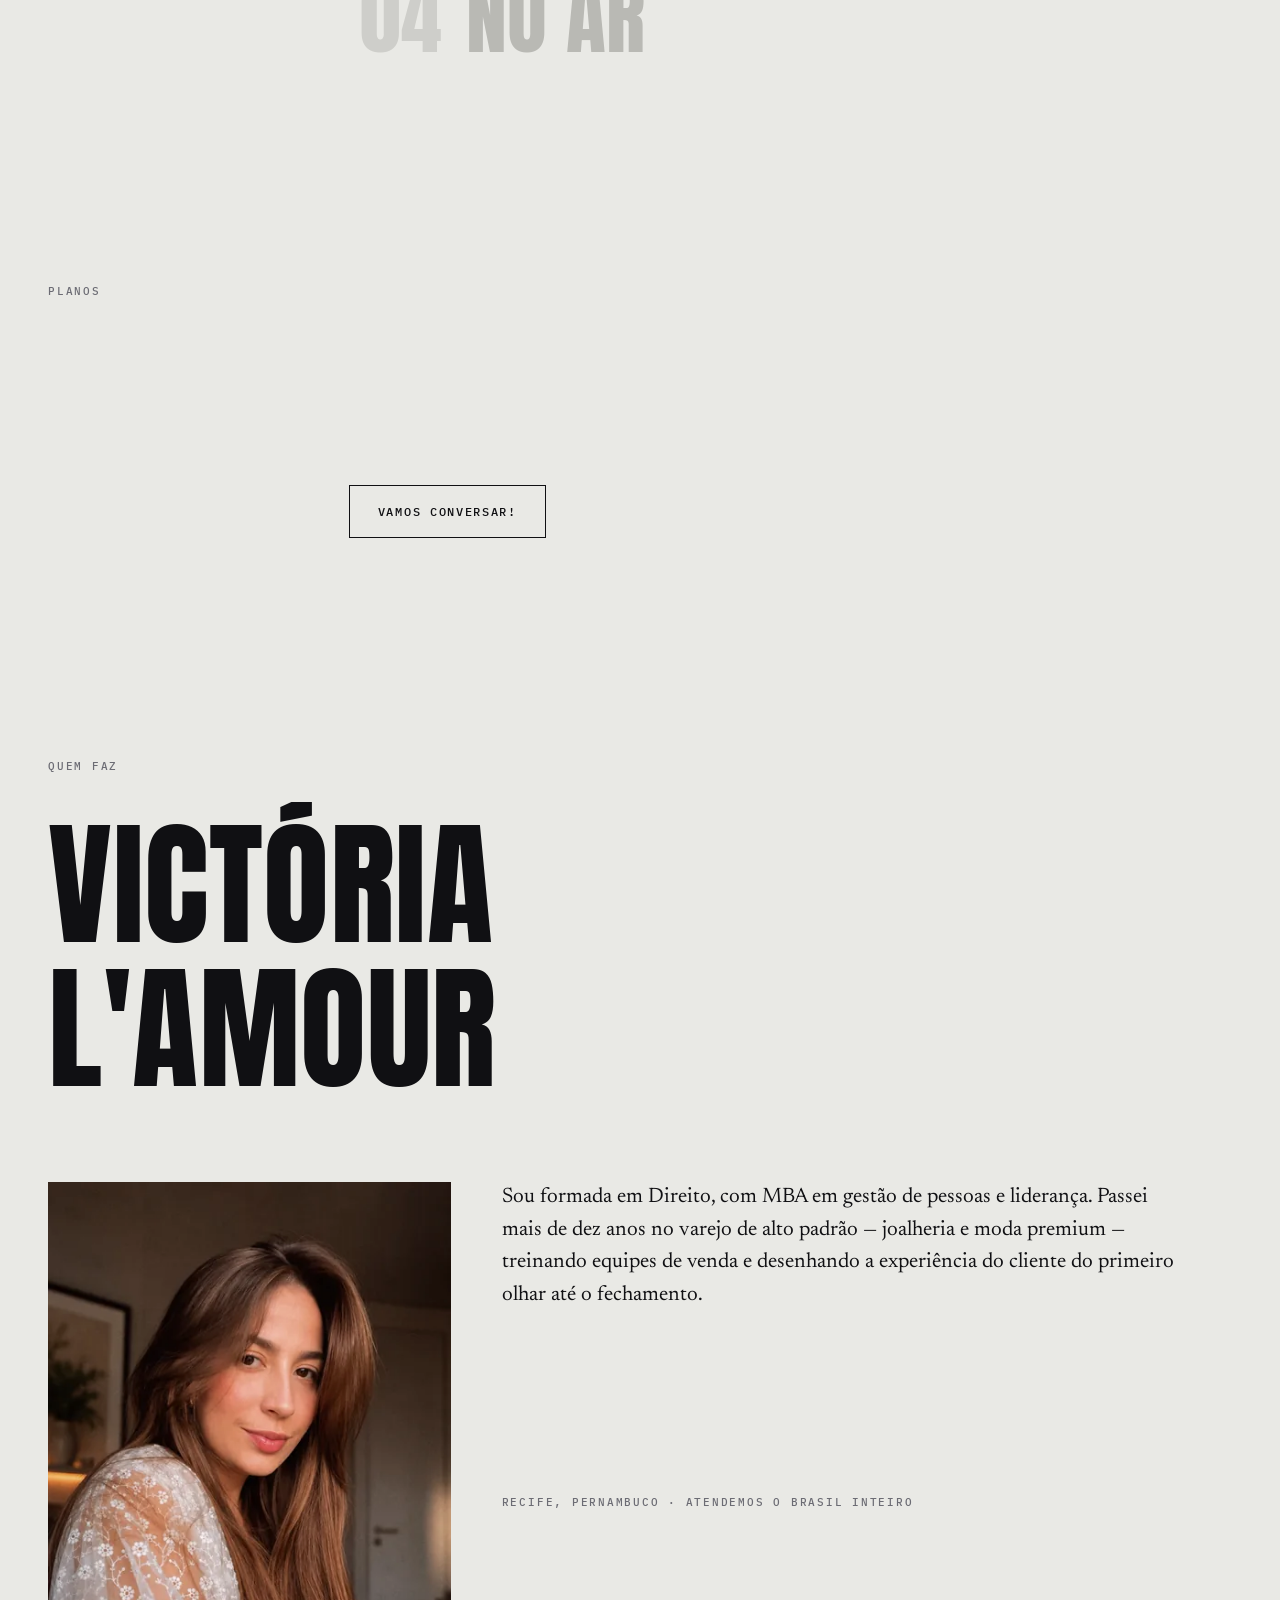
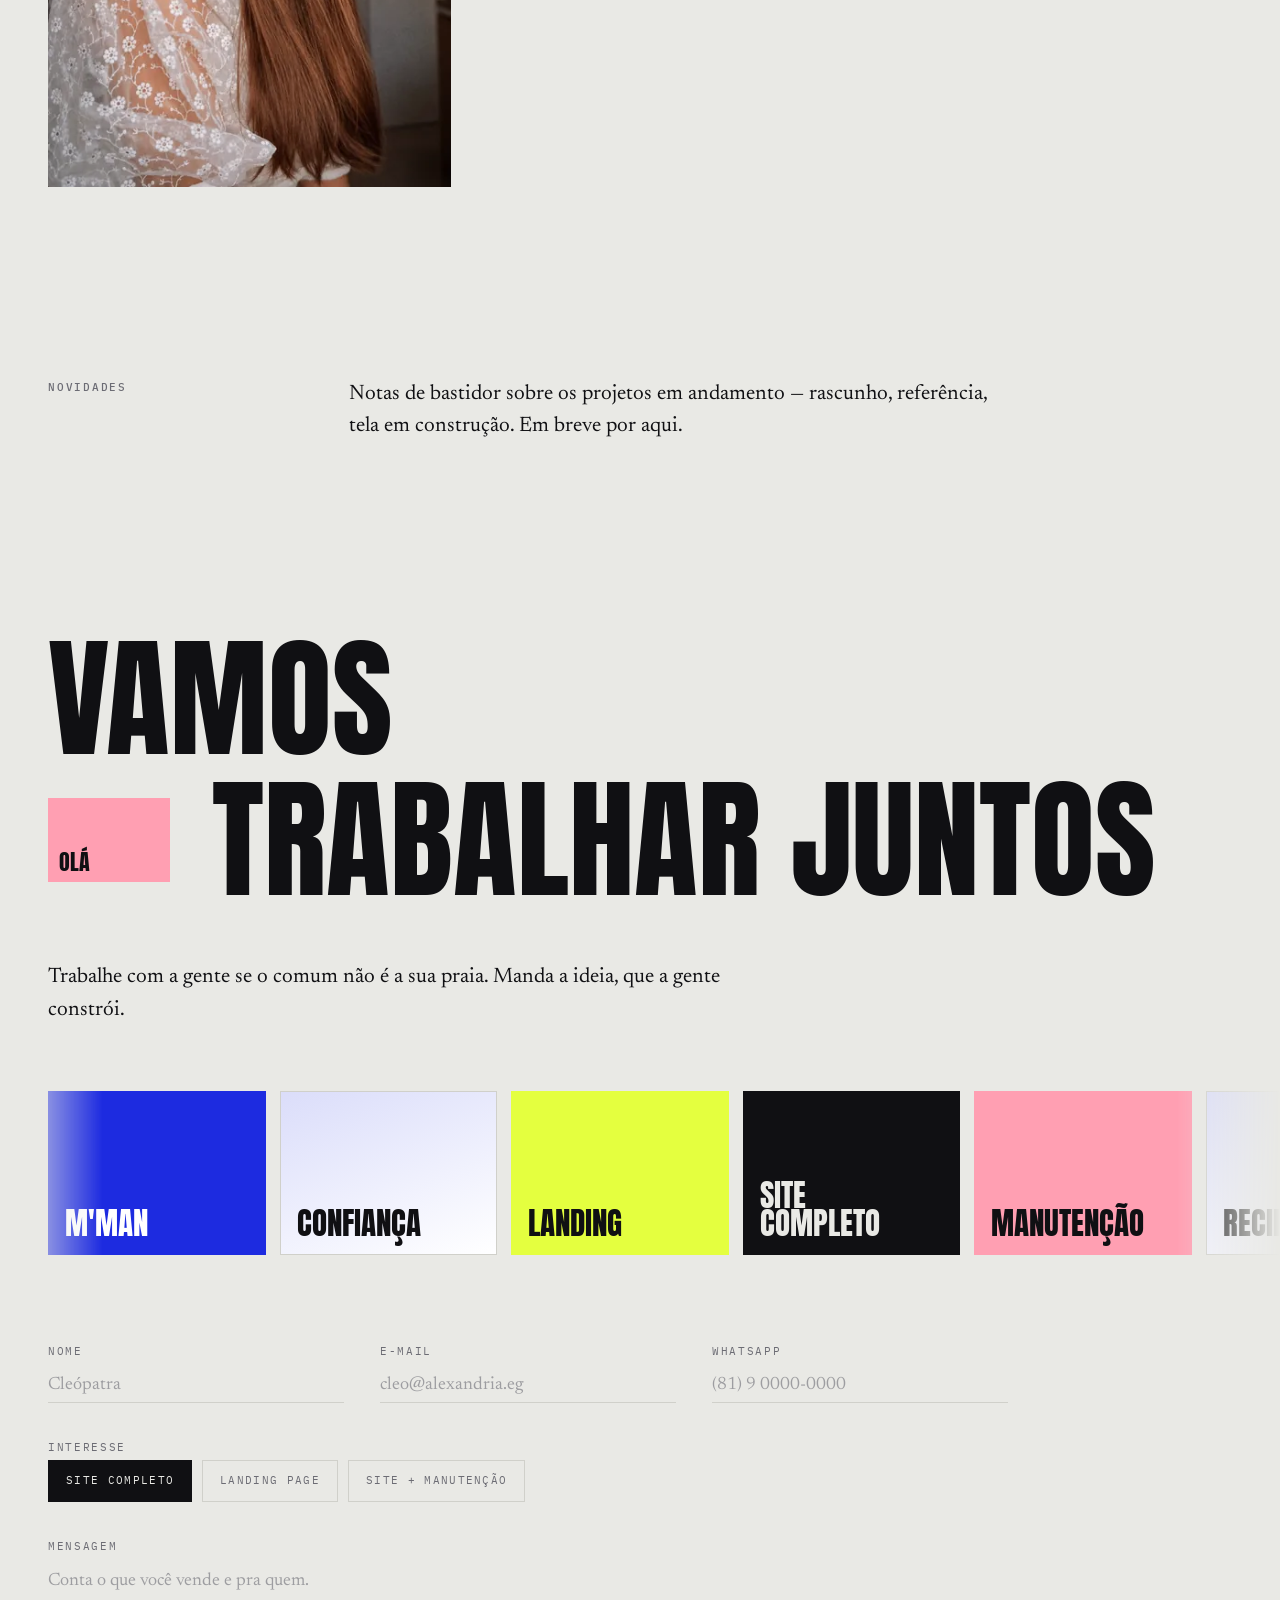
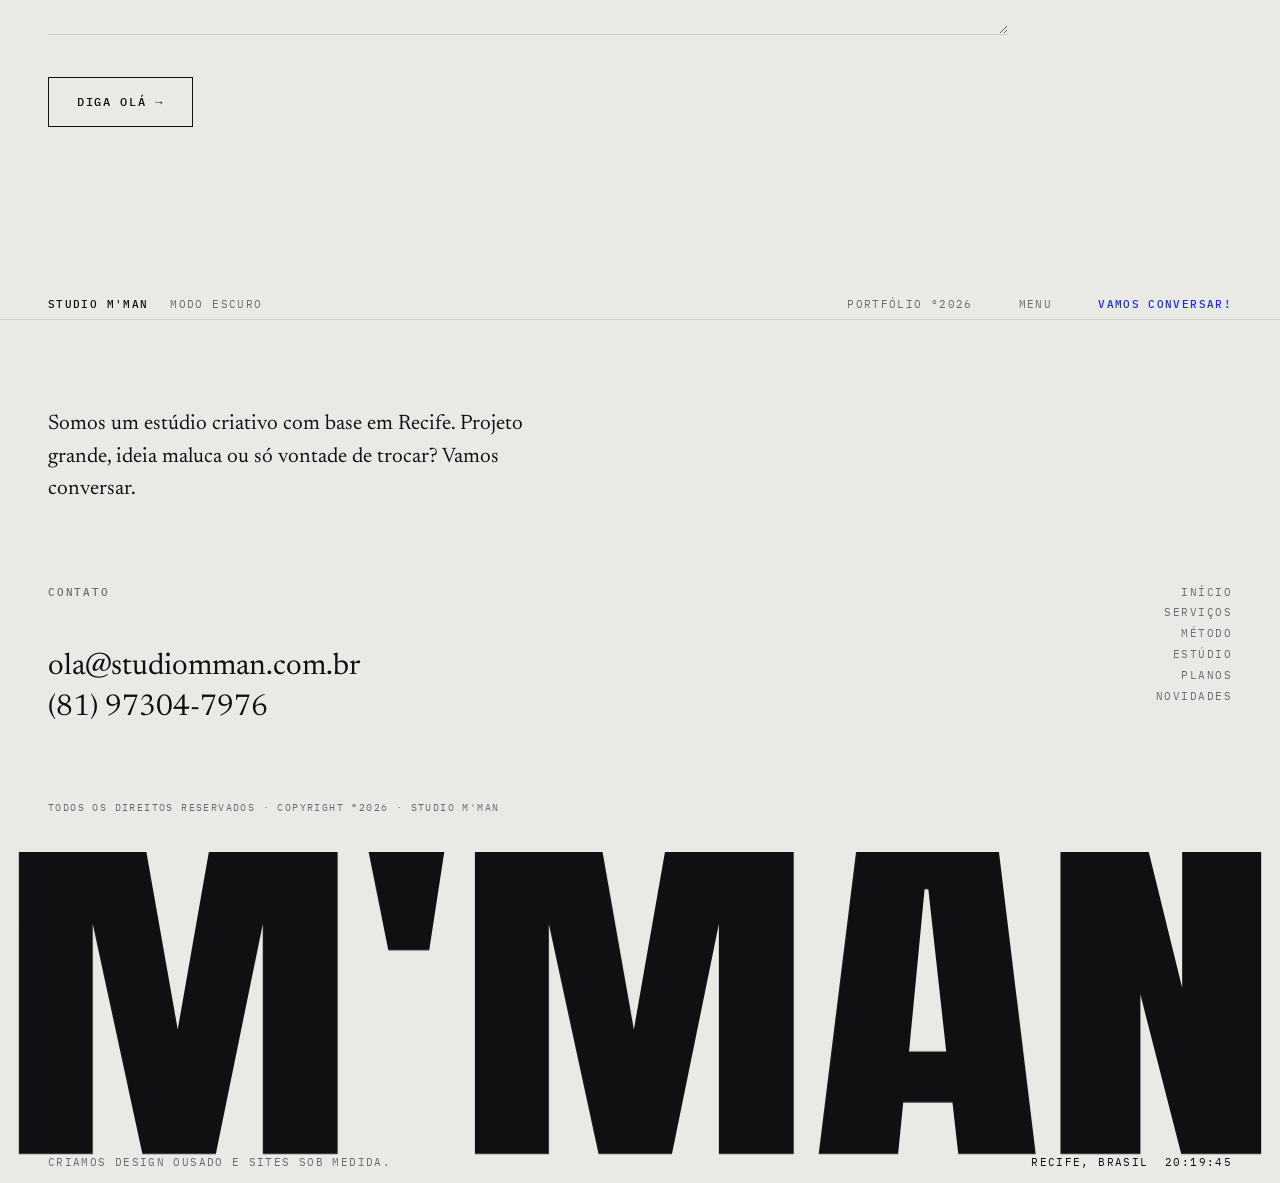
==== commit 3061c660: "Coloca o retrato da fundadora na seção Quem faz Num negócio que vende confiança, o rosto de quem faz" ====
--- a/index.html
+++ b/index.html
@@ -196,13 +196,26 @@
   <p class="label">Quem faz</p>
   <h2 class="display" data-lines>Victória<br>L'Amour</h2>
 
-  <div class="studio__grid">
-    <div>
+  <div class="quem">
+    <figure class="quem__foto reveal reveal--corte">
+      <picture>
+        <source type="image/webp"
+                srcset="assets/img/victoria-440.webp 440w, assets/img/victoria-880.webp 880w"
+                sizes="(min-width: 900px) 34vw, 100vw">
+        <img src="assets/img/victoria-440.jpg"
+             srcset="assets/img/victoria-440.jpg 440w, assets/img/victoria-880.jpg 880w"
+             sizes="(min-width: 900px) 34vw, 100vw"
+             width="440" height="661" loading="lazy" decoding="async"
+             alt="Victória L'Amour, fundadora do Studio M'man.">
+      </picture>
+    </figure>
+
+    <div class="quem__texto">
       <p class="prose reveal">Sou formada em Direito, com MBA em gestão de pessoas e liderança. Passei mais de dez anos no varejo de alto padrão — joalheria e moda premium — treinando equipes de venda e desenhando a experiência do cliente do primeiro olhar até o fechamento.</p>
       <p class="prose reveal">Hoje faço a mesma coisa numa tela. A pergunta é a mesma de sempre: o que faz alguém confiar em você antes de falar com você?</p>
       <p class="prose reveal">M'man vem de maman, mãe em francês. É como meus filhos me chamam.</p>
-    </div>
-    <p class="label label--base reveal">Recife, Pernambuco · Atendemos o Brasil inteiro</p>
+      <p class="label label--base reveal">Recife, Pernambuco · Atendemos o Brasil inteiro</p>
+    </div>
   </div>
 </section>
 
--- a/assets/css/style.css
+++ b/assets/css/style.css
@@ -802,3 +802,48 @@
 @media (min-width: 761px) {
   .menu__theme { display: none; }
 }
+
+/* ---------- quem faz: retrato + biografia ---------- */
+
+.quem {
+  display: grid;
+  gap: clamp(28px, 4vw, 56px);
+  align-items: start;
+}
+@media (min-width: 900px) {
+  .quem { grid-template-columns: minmax(230px, 34%) 1fr; }
+}
+
+.quem__foto { margin: 0; }
+.quem__foto img {
+  width: 100%; height: auto; display: block;
+  /* a foto é quente e o site é cinza-frio: uma dessaturação leve
+     costura uma na outra sem lavar a pele */
+  filter: saturate(.9) contrast(1.03);
+}
+:root[data-theme="dark"] .quem__foto img { filter: saturate(.85) brightness(.9) contrast(1.05); }
+
+.quem__texto { display: flex; flex-direction: column; gap: 20px; }
+.quem__texto .prose { margin: 0; }
+.quem__texto .label--base { margin-top: clamp(10px, 2vw, 22px); }
+
+/* Revelação em cortina, a mesma máscara das manchetes.
+   A cortina fica na caixa, nunca no elemento observado: um alvo com
+   clip-path tem área visível zero, e aí o IntersectionObserver nunca
+   dispara — a foto ficaria presa esperando o gatilho que ela própria
+   bloqueia. */
+.reveal--corte {
+  opacity: 1;
+  transform: none;
+  overflow: hidden;
+}
+.reveal--corte > * {
+  display: block;
+  transform: translateY(101%);
+  transition: transform 1.1s var(--swing);
+}
+.reveal--corte.is-in > * { transform: none; }
+
+@media (prefers-reduced-motion: reduce) {
+  .reveal--corte > * { transform: none !important; }
+}
